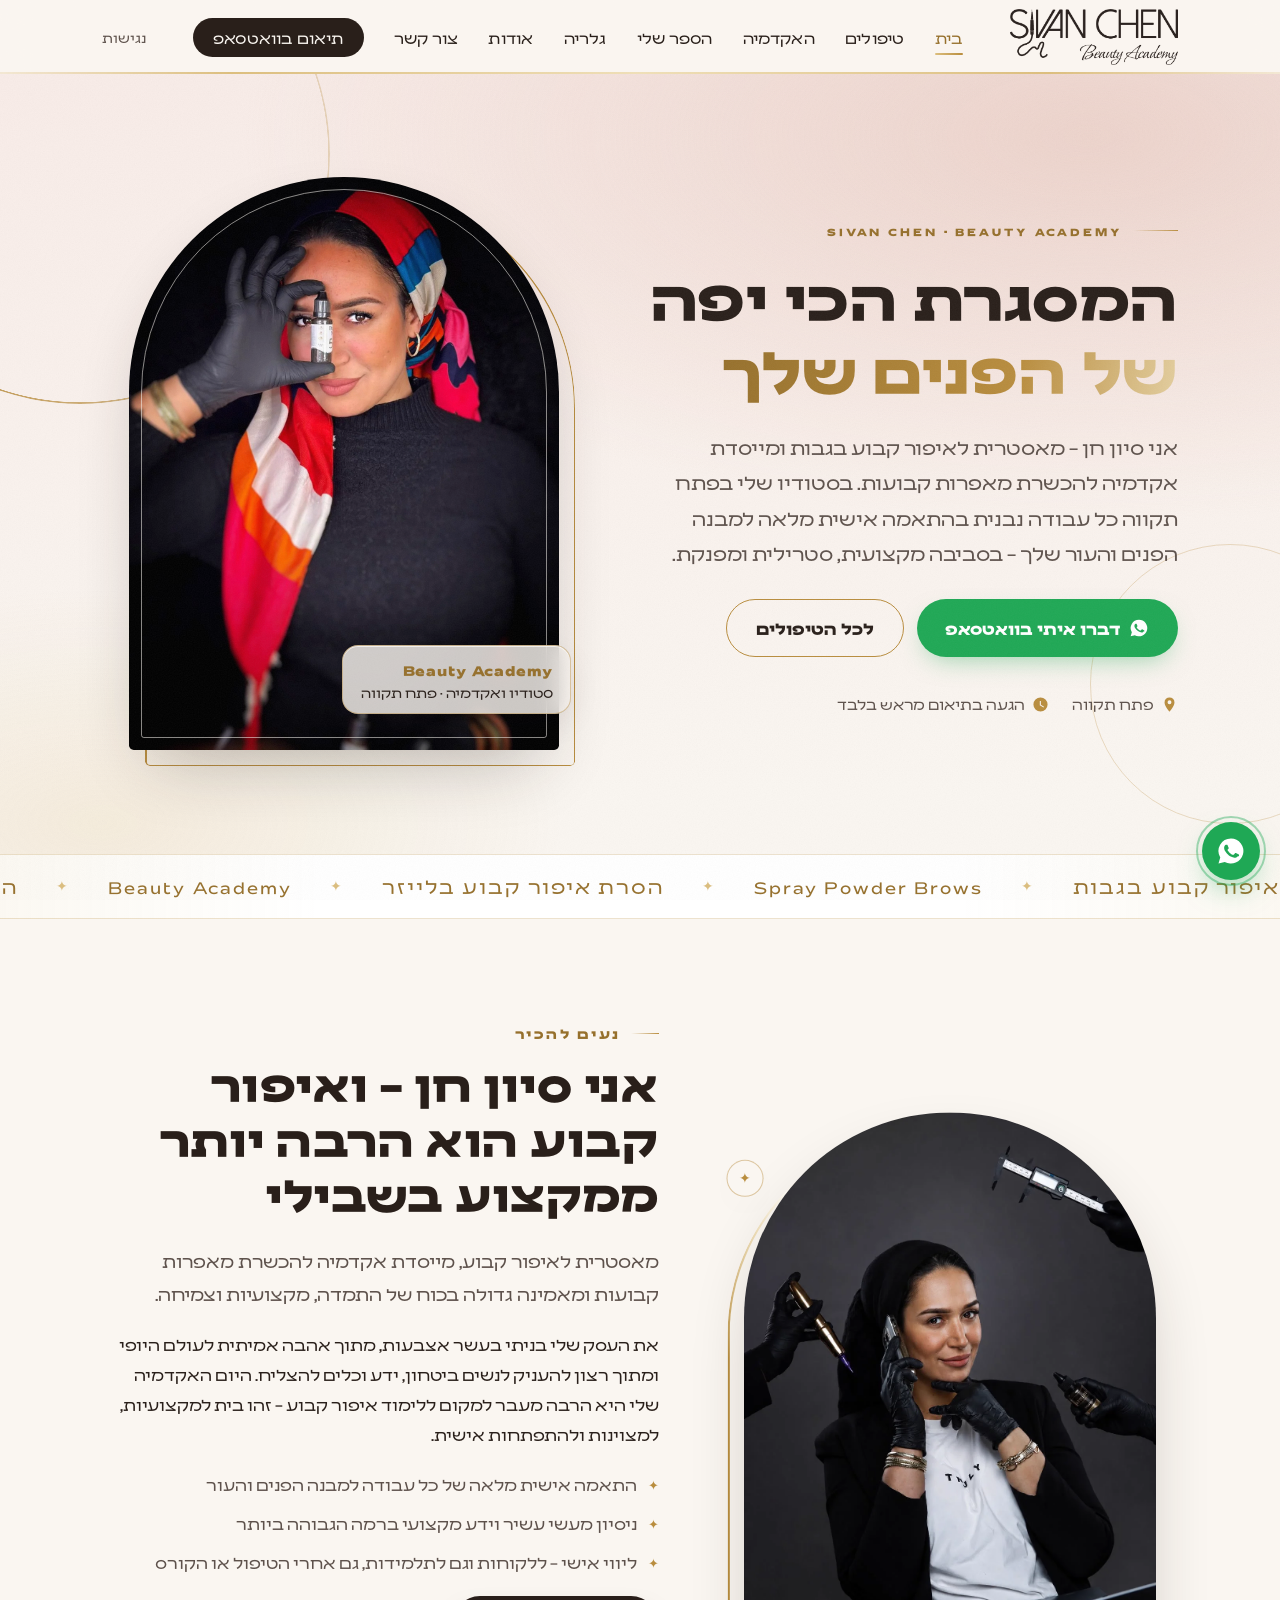
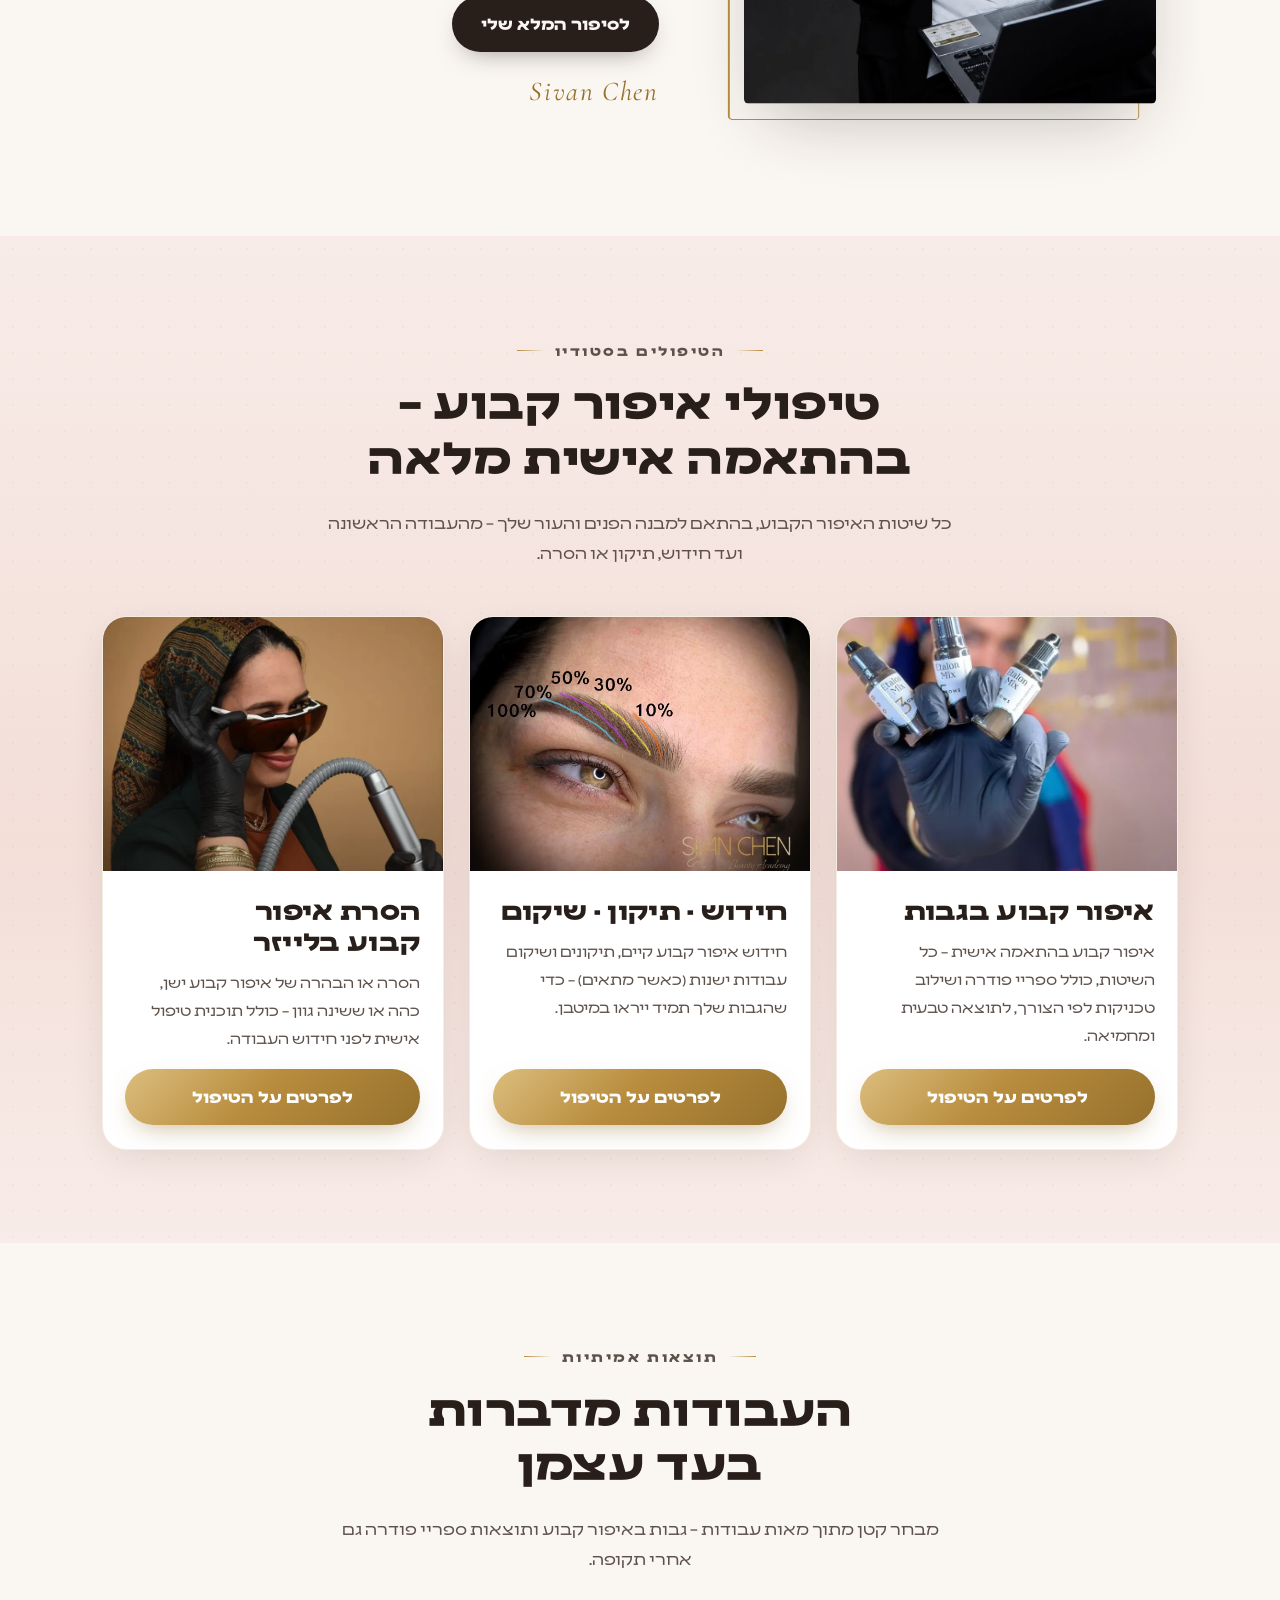
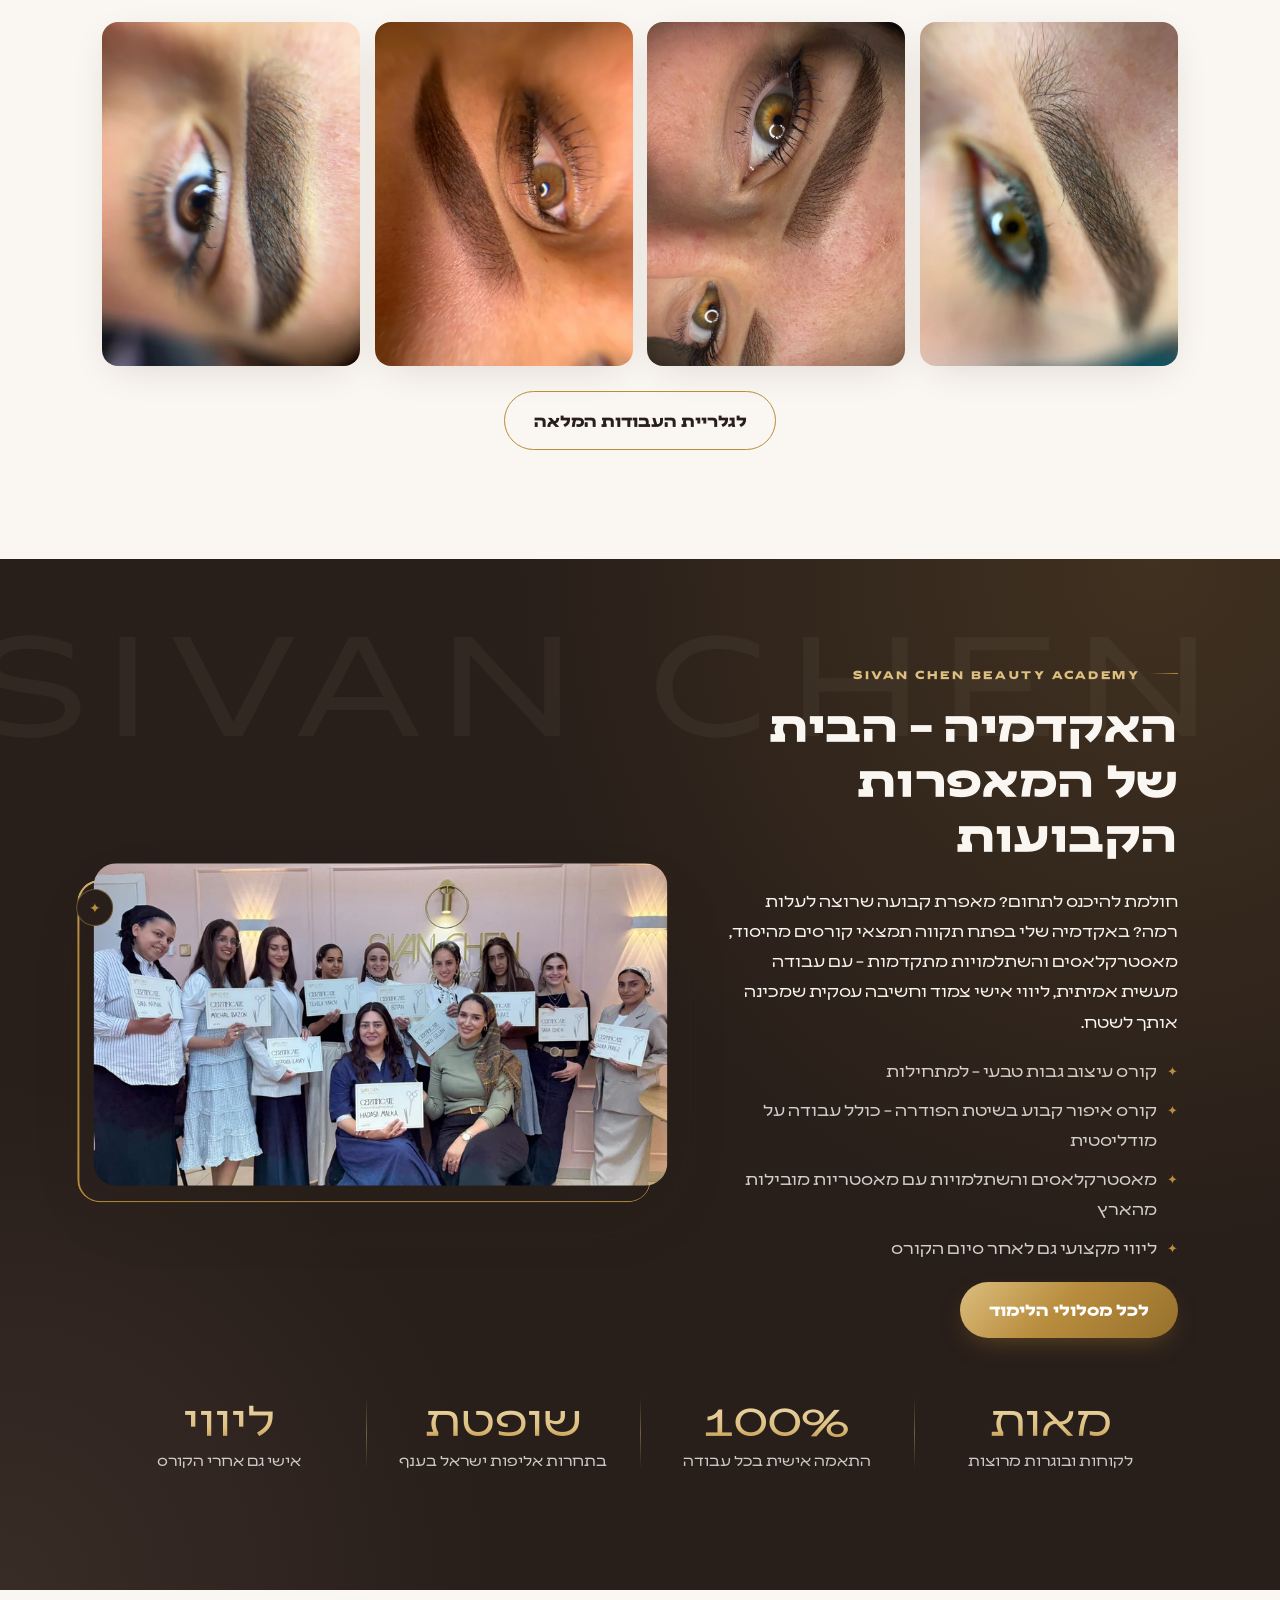
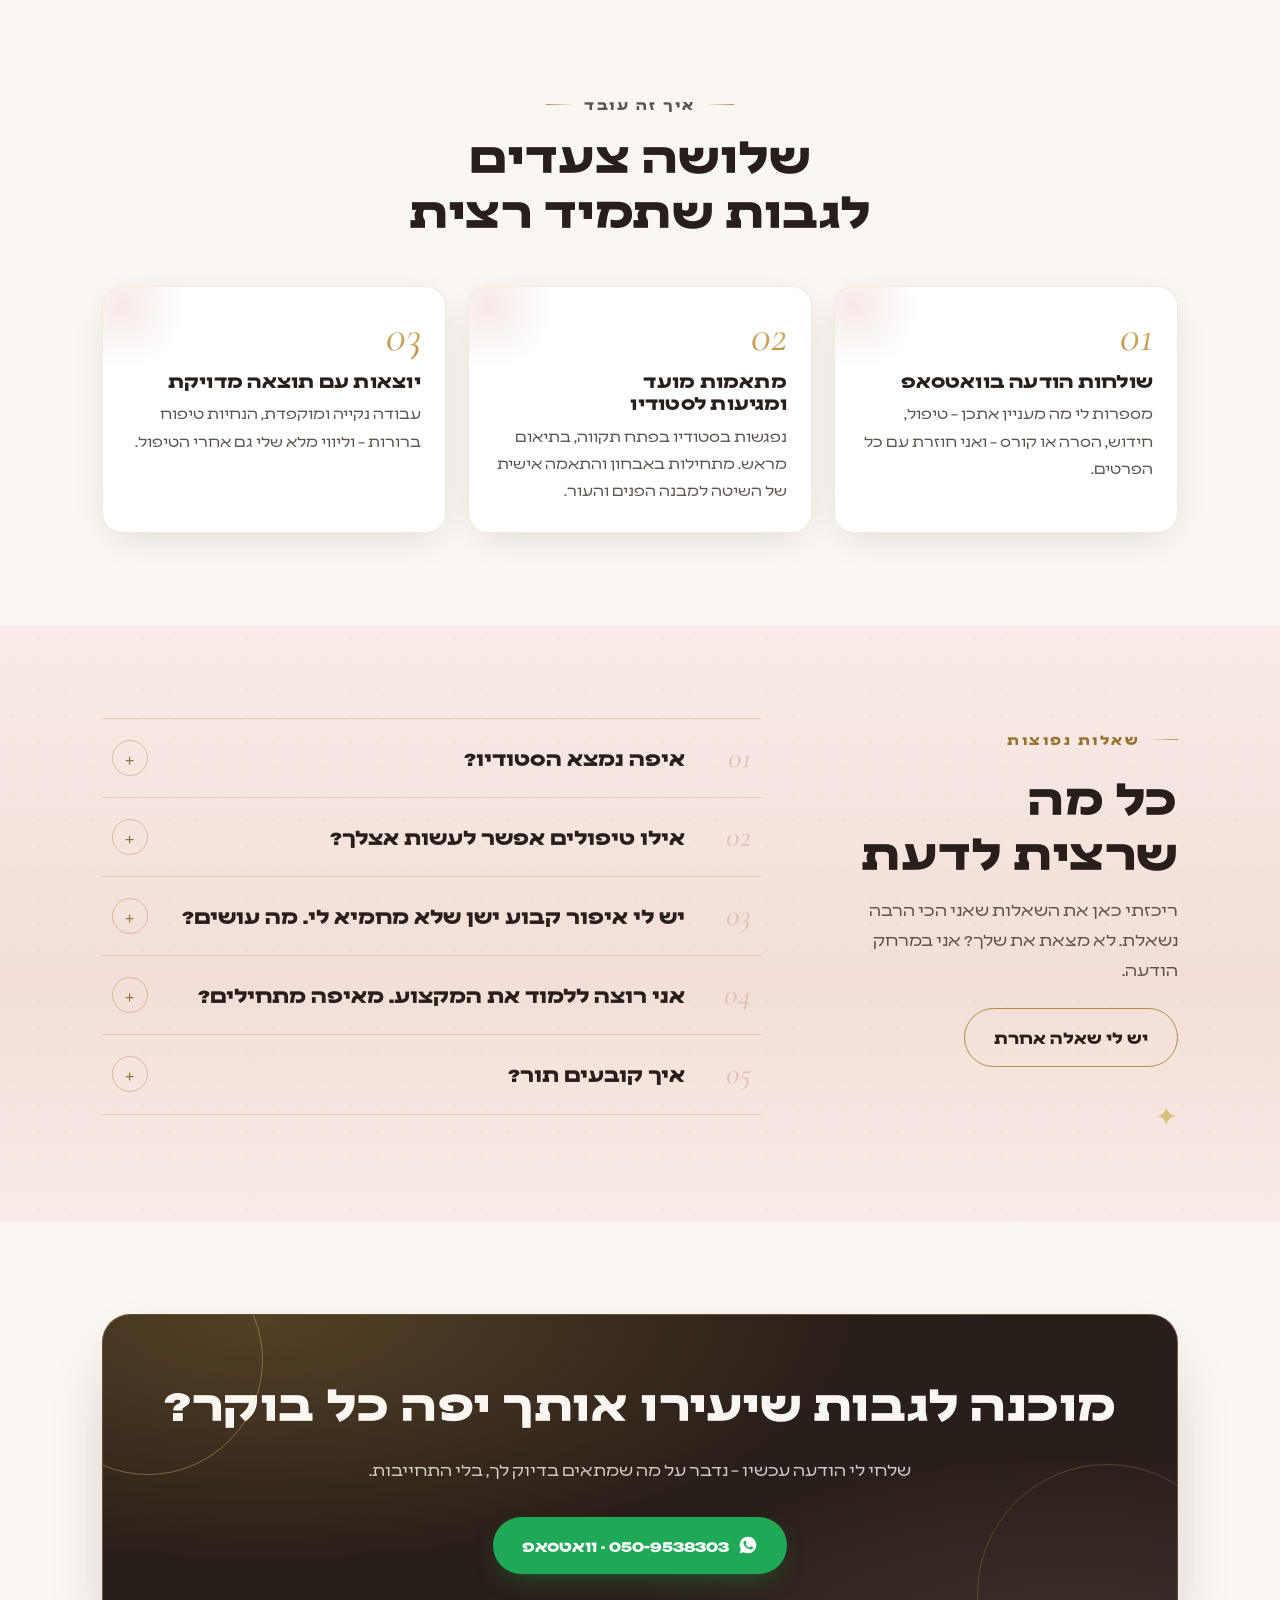
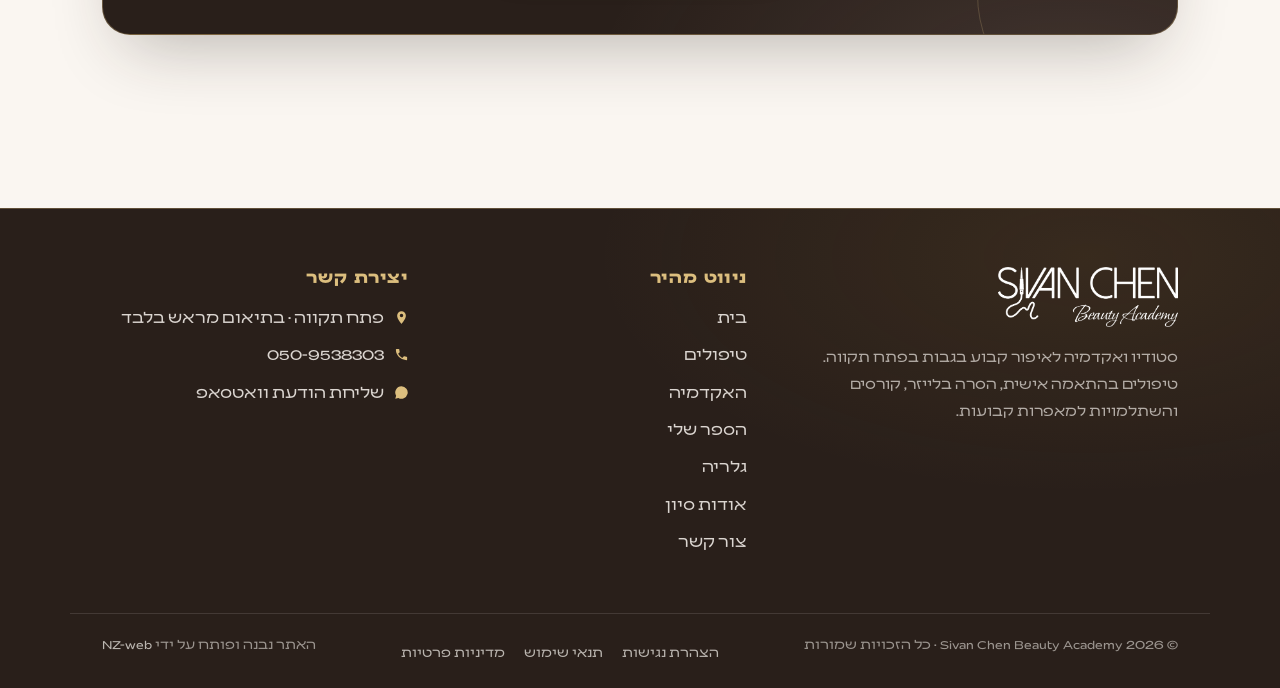
==== index.html @ b2f0e23e "שינוי לוגו" ====
<!DOCTYPE html>
<html lang="he" dir="rtl">
<head>
<meta charset="UTF-8">
<meta name="viewport" content="width=device-width, initial-scale=1">
<meta name="theme-color" content="#faf6f1">
<title>סיון חן | איפור קבוע ועיצוב גבות בפתח תקווה · Sivan Chen Beauty Academy</title>
<meta name="description" content="סיון חן – מאסטרית לאיפור קבוע בגבות ומייסדת אקדמיה להכשרת מאפרות קבועות בפתח תקווה. ספריי פודרה, הסרת איפור קבוע בלייזר, קורסים והשתלמויות. הגעה בתיאום מראש – דברו איתי בוואטסאפ.">
<link rel="canonical" href="https://sivan-eyebrows.co.il/">
<meta name="robots" content="index, follow, max-image-preview:large">
<meta name="geo.region" content="IL">
<meta name="geo.placename" content="פתח תקווה">

<meta property="og:type" content="website">
<meta property="og:locale" content="he_IL">
<meta property="og:site_name" content="Sivan Chen Beauty Academy">
<meta property="og:title" content="סיון חן | איפור קבוע ועיצוב גבות בפתח תקווה">
<meta property="og:description" content="סיון חן – מאסטרית לאיפור קבוע בגבות ומייסדת אקדמיה להכשרת מאפרות קבועות בפתח תקווה. איפור קבוע בהתאמה אישית, ספריי פודרה, חידוש ותיקונים, הסרת איפור קבוע בלייזר, קורסים והשתלמויות למאפרות. תיאום מהיר בוואטסאפ: 050-9538303.">
<meta property="og:url" content="https://sivan-eyebrows.co.il/">
<meta property="og:image" content="https://sivan-eyebrows.co.il/assets/img/og-share.jpg">
<meta property="og:image:width" content="1200">
<meta property="og:image:height" content="630">
<meta property="og:image:type" content="image/jpeg">
<meta property="og:image:alt" content="סיון חן – Sivan Chen Beauty Academy, איפור קבוע ועיצוב גבות בפתח תקווה">
<meta name="twitter:card" content="summary_large_image">
<meta name="twitter:image" content="https://sivan-eyebrows.co.il/assets/img/og-share.jpg">

<link rel="icon" type="image/svg+xml" href="assets/img/favicon.svg">
<link rel="icon" type="image/png" sizes="48x48" href="assets/img/favicon-48.png">
<link rel="apple-touch-icon" href="assets/img/apple-touch-icon.png">
<link rel="preload" as="image" href="assets/img/hero-sivan-pigment.webp" fetchpriority="high">

<link rel="preconnect" href="https://fonts.googleapis.com">
<link rel="preconnect" href="https://fonts.gstatic.com" crossorigin>
<link href="https://fonts.googleapis.com/css2?family=Bellefair&family=IBM+Plex+Sans+Hebrew:wght@400;600;700&family=Cormorant+Garamond:ital,wght@1,500&display=swap" rel="stylesheet">
<link rel="preload" as="font" type="font/woff2" href="assets/fonts/Leon-Regular.woff2" crossorigin>
<link rel="preload" as="font" type="font/woff2" href="assets/fonts/Leon-Heavy.woff2" crossorigin>
<link rel="stylesheet" href="assets/css/style.css">

<script type="application/ld+json">
{
  "@context": "https://schema.org",
  "@graph": [
    {
      "@type": "BeautySalon",
      "@id": "https://sivan-eyebrows.co.il/#business",
      "name": "Sivan Chen Beauty Academy – סיון חן איפור קבוע ועיצוב גבות",
      "alternateName": "סיון חן ביוטי אקדמי",
      "url": "https://sivan-eyebrows.co.il/",
      "image": "https://sivan-eyebrows.co.il/assets/img/hero-sivan-pigment.webp",
      "logo": "https://sivan-eyebrows.co.il/assets/img/logo-dark.png",
      "telephone": "+972-50-953-8303",
      "priceRange": "$$",
      "address": {
        "@type": "PostalAddress",
        "addressLocality": "פתח תקווה",
        "addressRegion": "מחוז המרכז",
        "addressCountry": "IL"
      },
      "areaServed": ["פתח תקווה", "גוש דן", "מרכז הארץ"],
      "description": "סטודיו ואקדמיה לאיפור קבוע בגבות בפתח תקווה: ספריי פודרה, הסרת איפור קבוע בלייזר, קורסים והשתלמויות למאפרות. הגעה בתיאום מראש בלבד.",
      "founder": { "@id": "https://sivan-eyebrows.co.il/#sivan" },
      "sameAs": [],
      "openingHoursSpecification": {
        "@type": "OpeningHoursSpecification",
        "dayOfWeek": ["Sunday","Monday","Tuesday","Wednesday","Thursday"],
        "description": "בתיאום מראש בלבד"
      },
      "makesOffer": [
        { "@type": "Offer", "itemOffered": { "@type": "Service", "name": "איפור קבוע בגבות בהתאמה אישית", "url": "https://sivan-eyebrows.co.il/treatments.html#pmu" } },
        { "@type": "Offer", "itemOffered": { "@type": "Service", "name": "ספריי פודרה – Spray Powder Brows", "url": "https://sivan-eyebrows.co.il/treatments.html#powder" } },
        { "@type": "Offer", "itemOffered": { "@type": "Service", "name": "הסרת איפור קבוע וקעקועי גבות בלייזר", "url": "https://sivan-eyebrows.co.il/treatments.html#laser" } }
      ]
    },
    {
      "@type": "Person",
      "@id": "https://sivan-eyebrows.co.il/#sivan",
      "name": "סיון חן",
      "alternateName": "Sivan Chen",
      "jobTitle": "מאסטרית לאיפור קבוע ומייסדת Sivan Chen Beauty Academy",
      "image": "https://sivan-eyebrows.co.il/assets/img/sivan-intro-2.webp",
      "worksFor": { "@id": "https://sivan-eyebrows.co.il/#business" },
      "knowsAbout": ["איפור קבוע", "עיצוב גבות", "ספריי פודרה", "הסרת איפור קבוע בלייזר", "הכשרת מאפרות קבועות"]
    },
    {
      "@type": "WebSite",
      "@id": "https://sivan-eyebrows.co.il/#website",
      "url": "https://sivan-eyebrows.co.il/",
      "name": "Sivan Chen Beauty Academy",
      "inLanguage": "he",
      "publisher": { "@id": "https://sivan-eyebrows.co.il/#business" }
    },
    {
      "@type": "FAQPage",
      "@id": "https://sivan-eyebrows.co.il/#faq",
      "mainEntity": [
        {
          "@type": "Question",
          "name": "איפה נמצא הסטודיו של סיון חן?",
          "acceptedAnswer": { "@type": "Answer", "text": "הסטודיו והאקדמיה נמצאים בפתח תקווה. ההגעה היא בתיאום מראש בלבד – שלחו הודעת וואטסאפ למספר 050-9538303 ונתאם יחד." }
        },
        {
          "@type": "Question",
          "name": "אילו טיפולי איפור קבוע יש אצל סיון חן?",
          "acceptedAnswer": { "@type": "Answer", "text": "איפור קבוע בגבות בהתאמה אישית, שיטת ספריי פודרה (Spray Powder Brows), שילוב טכניקות לפי מבנה הפנים והעור, חידוש איפור קבוע, תיקונים ושיקום עבודות קיימות והסרת איפור קבוע וקעקועי גבות בלייזר." }
        },
        {
          "@type": "Question",
          "name": "האם אפשר להסיר איפור קבוע ישן?",
          "acceptedAnswer": { "@type": "Answer", "text": "כן. בסטודיו מתבצעת הסרת איפור קבוע וקעקועי גבות בלייזר – הסרה מלאה או הבהרת פיגמנט לפני חידוש העבודה, כולל התאמת תוכנית טיפול אישית." }
        },
        {
          "@type": "Question",
          "name": "האם יש קורסים לאיפור קבוע ועיצוב גבות?",
          "acceptedAnswer": { "@type": "Answer", "text": "כן. באקדמיה של סיון חן מתקיימים קורס עיצוב גבות טבעי למתחילות, קורס איפור קבוע בשיטת הפודרה, מאסטרקלאסים והשתלמויות מתקדמות למאפרות קבועות – כולל ליווי מקצועי גם אחרי הקורס." }
        },
        {
          "@type": "Question",
          "name": "איך קובעים תור?",
          "acceptedAnswer": { "@type": "Answer", "text": "הכי פשוט בוואטסאפ: 050-9538303. כותבים איזה טיפול או קורס מעניין אתכן – וסיון חוזרת עם כל הפרטים ותיאום מועד." }
        }
      ]
    }
  ]
}
</script>
</head>
<body>
<a class="skip-link" href="#main">דילוג לתוכן המרכזי</a>

<header class="site-header">
  <div class="wrap header-inner">
    <a class="brand" href="index.html" aria-label="סיון חן ביוטי אקדמי – דף הבית">
      <img src="assets/img/logo-dark.png" alt="Sivan Chen Beauty Academy – סיון חן" width="168" height="56">
    </a>
    <button class="nav-toggle" aria-expanded="false" aria-controls="nav" aria-label="פתיחת תפריט">
      <span></span><span></span><span></span>
    </button>
    <nav class="main-nav" id="nav" aria-label="ניווט ראשי">
      <ul>
        <li><a href="index.html" aria-current="page">בית</a></li>
        <li><a href="treatments.html">טיפולים</a></li>
        <li><a href="academy.html">האקדמיה</a></li>
        <li><a href="book.html">הספר שלי</a></li><li><a href="gallery.html">גלריה</a></li>
        <li><a href="about.html">אודות</a></li>
        <li><a href="contact.html">צור קשר</a></li>
        <li><a class="nav-cta" href="https://wa.me/972509538303?text=%D7%94%D7%99%D7%99%20%D7%A1%D7%99%D7%95%D7%9F%20%F0%9F%99%82%20%D7%94%D7%92%D7%A2%D7%AA%D7%99%20%D7%93%D7%A8%D7%9A%20%D7%94%D7%90%D7%AA%D7%A8%20%D7%95%D7%90%D7%A9%D7%9E%D7%97%20%D7%9C%D7%A4%D7%A8%D7%98%D7%99%D7%9D%20%D7%95%D7%9C%D7%AA%D7%99%D7%90%D7%95%D7%9D%20%D7%AA%D7%95%D7%A8" target="_blank" rel="noopener">תיאום בוואטסאפ</a></li>
      </ul>
    </nav>
  </div>
</header>

<main id="main">

  <!-- ============ HERO ============ -->
  <section class="hero" aria-label="פתיח">
    <div class="wrap hero-inner">
      <div class="reveal">
        <p class="hero-kicker">SIVAN CHEN · BEAUTY ACADEMY</p>
        <h1><span>המסגרת הכי יפה</span><br><em>של הפנים שלך</em></h1>
        <p class="hero-sub">אני סיון חן – מאסטרית לאיפור קבוע בגבות ומייסדת אקדמיה להכשרת מאפרות קבועות. בסטודיו שלי בפתח תקווה כל עבודה נבנית בהתאמה אישית מלאה למבנה הפנים והעור שלך – בסביבה מקצועית, סטרילית ומפנקת.</p>
        <div class="hero-actions">
          <a class="btn btn-wa" href="https://wa.me/972509538303?text=%D7%94%D7%99%D7%99%20%D7%A1%D7%99%D7%95%D7%9F%20%F0%9F%99%82%20%D7%94%D7%92%D7%A2%D7%AA%D7%99%20%D7%93%D7%A8%D7%9A%20%D7%94%D7%90%D7%AA%D7%A8%20%D7%95%D7%90%D7%A9%D7%9E%D7%97%20%D7%9C%D7%A4%D7%A8%D7%98%D7%99%D7%9D%20%D7%95%D7%9C%D7%AA%D7%99%D7%90%D7%95%D7%9D%20%D7%AA%D7%95%D7%A8" target="_blank" rel="noopener">
            <svg width="20" height="20" viewBox="0 0 24 24" fill="currentColor" aria-hidden="true"><path d="M12 2a10 10 0 0 0-8.6 15.1L2 22l5-1.3A10 10 0 1 0 12 2Zm5.4 14.1c-.2.6-1.3 1.2-1.8 1.2-.5.1-1 .2-3.3-.7-2.8-1.1-4.6-4-4.7-4.2-.1-.2-1.1-1.5-1.1-2.9s.7-2 1-2.3c.2-.3.5-.3.7-.3h.5c.2 0 .4 0 .6.5s.8 1.9.8 2c.1.1.1.3 0 .5l-.3.5-.4.4c-.1.1-.3.3-.1.6.2.3.8 1.3 1.7 2.1 1.2 1.1 2.2 1.4 2.5 1.5.3.1.5.1.7-.1l1-1.2c.2-.3.4-.2.7-.1l2 1c.3.1.5.2.5.3.1.1.1.7-.1 1.2Z"/></svg>
            דברו איתי בוואטסאפ
          </a>
          <a class="btn btn-line" href="treatments.html">לכל הטיפולים</a>
        </div>
        <div class="hero-meta">
          <span>
            <svg width="17" height="17" viewBox="0 0 24 24" fill="currentColor" aria-hidden="true"><path d="M12 2a7 7 0 0 0-7 7c0 5.2 7 13 7 13s7-7.8 7-13a7 7 0 0 0-7-7Zm0 9.5A2.5 2.5 0 1 1 12 6a2.5 2.5 0 0 1 0 5.5Z"/></svg>
            פתח תקווה
          </span>
          <span>
            <svg width="17" height="17" viewBox="0 0 24 24" fill="currentColor" aria-hidden="true"><path d="M12 2a10 10 0 1 0 10 10A10 10 0 0 0 12 2Zm4.2 14.2L11 13V7h1.5v5.3l4.5 2.7Z"/></svg>
            הגעה בתיאום מראש בלבד
          </span>
        </div>
      </div>
      <figure class="hero-figure reveal reveal-d1">
        <img src="assets/img/hero-sivan-pigment.webp" alt="סיון חן, מאסטרית לאיפור קבוע, עם פיגמנט מקצועי לאיפור קבוע – Sivan Chen Beauty Academy" width="1200" height="1600" fetchpriority="high">
        <p class="hero-badge"><strong>Beauty Academy</strong>סטודיו ואקדמיה · פתח תקווה</p>
      </figure>
    </div>
  </section>

  <!-- ============ BRAND MARQUEE ============ -->
  <div class="marquee" aria-hidden="true">
    <div class="marquee-track">
      <span>איפור קבוע בגבות</span><span class="mq-star">✦</span>
      <span>Spray Powder Brows</span><span class="mq-star">✦</span>
      <span>הסרת איפור קבוע בלייזר</span><span class="mq-star">✦</span>
      <span>Beauty Academy</span><span class="mq-star">✦</span>
      <span>התאמה אישית מלאה</span><span class="mq-star">✦</span>
      <span>פתח תקווה</span><span class="mq-star">✦</span>
      <span>איפור קבוע בגבות</span><span class="mq-star">✦</span>
      <span>Spray Powder Brows</span><span class="mq-star">✦</span>
      <span>הסרת איפור קבוע בלייזר</span><span class="mq-star">✦</span>
      <span>Beauty Academy</span><span class="mq-star">✦</span>
      <span>התאמה אישית מלאה</span><span class="mq-star">✦</span>
      <span>פתח תקווה</span><span class="mq-star">✦</span>
    </div>
  </div>

  <!-- ============ INTRO / ABOUT SIVAN ============ -->
  <section class="section" aria-labelledby="about-title">
    <div class="wrap split">
      <figure class="split-figure reveal">
        <img src="assets/img/sivan-intro-2.webp" alt="סיון חן, מאסטרית לאיפור קבוע, עם כלי העבודה המקצועיים שלה" width="1047" height="1503" loading="lazy">
      </figure>
      <div class="split-body reveal reveal-d1">
        <p class="eyebrow">נעים להכיר</p>
        <h2 id="about-title">אני סיון חן – ואיפור קבוע הוא הרבה יותר ממקצוע בשבילי</h2>
        <p class="lead">מאסטרית לאיפור קבוע, מייסדת אקדמיה להכשרת מאפרות קבועות ומאמינה גדולה בכוח של התמדה, מקצועיות וצמיחה.</p>
        <p>את העסק שלי בניתי בעשר אצבעות, מתוך אהבה אמיתית לעולם היופי ומתוך רצון להעניק לנשים ביטחון, ידע וכלים להצליח. היום האקדמיה שלי היא הרבה מעבר למקום ללימוד איפור קבוע – זהו בית למקצועיות, למצוינות ולהתפתחות אישית.</p>
        <ul class="checklist">
          <li>התאמה אישית מלאה של כל עבודה למבנה הפנים והעור</li>
          <li>ניסיון מעשי עשיר וידע מקצועי ברמה הגבוהה ביותר</li>
          <li>ליווי אישי – ללקוחות וגם לתלמידות, גם אחרי הטיפול או הקורס</li>
        </ul>
        <a class="btn btn-dark" href="about.html">לסיפור המלא שלי</a>
        <p class="signature">Sivan Chen</p>
      </div>
    </div>
  </section>

  <!-- ============ SERVICES TEASER ============ -->
  <section class="section section-blush" aria-labelledby="services-title">
    <div class="wrap">
      <div class="section-head center reveal">
        <p class="eyebrow">הטיפולים בסטודיו</p>
        <h2 id="services-title">טיפולי איפור קבוע – בהתאמה אישית מלאה</h2>
        <p>כל שיטות האיפור הקבוע, בהתאם למבנה הפנים והעור שלך – מהעבודה הראשונה ועד חידוש, תיקון או הסרה.</p>
      </div>
      <div class="cards cols-3">
        <article class="card reveal">
          <div class="card-media">
            <img src="assets/img/service-pigments.webp" alt="פיגמנטים מקצועיים לאיפור קבוע בגבות" width="740" height="983" loading="lazy">
          </div>
          <div class="card-body">
            <h3>איפור קבוע בגבות</h3>
            <p>איפור קבוע בהתאמה אישית – כל השיטות, כולל ספריי פודרה ושילוב טכניקות לפי הצורך, לתוצאה טבעית ומחמיאה.</p>
            <a class="btn btn-gold" href="treatments.html#pmu">לפרטים על הטיפול</a>
          </div>
        </article>
        <article class="card reveal reveal-d1">
          <div class="card-media">
            <img src="assets/img/service-renew.webp" alt="מיפוי מקצועי של גבה עם סימון אחוזי דהיית פיגמנט – אבחון לפני חידוש איפור קבוע" width="1283" height="926" loading="lazy">
          </div>
          <div class="card-body">
            <h3>חידוש · תיקון · שיקום</h3>
            <p>חידוש איפור קבוע קיים, תיקונים ושיקום עבודות ישנות (כאשר מתאים) – כדי שהגבות שלך תמיד ייראו במיטבן.</p>
            <a class="btn btn-gold" href="treatments.html#renew">לפרטים על הטיפול</a>
          </div>
        </article>
        <article class="card reveal reveal-d2">
          <div class="card-media">
            <img src="assets/img/service-laser.webp" alt="סיון חן עם מכשיר לייזר להסרת איפור קבוע וקעקועי גבות" width="800" height="1010" loading="lazy">
          </div>
          <div class="card-body">
            <h3>הסרת איפור קבוע בלייזר</h3>
            <p>הסרה או הבהרה של איפור קבוע ישן, כהה או ששינה גוון – כולל תוכנית טיפול אישית לפני חידוש העבודה.</p>
            <a class="btn btn-gold" href="treatments.html#laser">לפרטים על הטיפול</a>
          </div>
        </article>
      </div>
    </div>
  </section>

  <!-- ============ RESULTS BAND ============ -->
  <section class="section" aria-labelledby="results-title">
    <div class="wrap">
      <div class="section-head center reveal">
        <p class="eyebrow">תוצאות אמיתיות</p>
        <h2 id="results-title">העבודות מדברות בעד עצמן</h2>
        <p>מבחר קטן מתוך מאות עבודות – גבות באיפור קבוע ותוצאות ספריי פודרה גם אחרי תקופה.</p>
      </div>
      <div class="gallery-band reveal">
        <a href="gallery.html"><img src="assets/img/brows-0031.webp" alt="גבות מעוצבות באיפור קבוע – עבודה של סיון חן" width="800" height="1422" loading="lazy"></a>
        <a href="gallery.html"><img src="assets/img/brows-0061.webp" alt="איפור קבוע בגבות במראה טבעי" width="800" height="1303" loading="lazy"></a>
        <a href="gallery.html"><img src="assets/img/brows-0018.webp" alt="תקריב עין וגבה לאחר איפור קבוע – עבודה של סיון חן" width="800" height="1061" loading="lazy"></a>
        <a href="gallery.html"><img src="assets/img/brows-0102.webp" alt="גבות סימטריות ומדויקות לאחר איפור קבוע" width="800" height="1067" loading="lazy"></a>
      </div>
      <p style="text-align:center; margin-top:1.6rem;" class="reveal">
        <a class="btn btn-line" href="gallery.html">לגלריית העבודות המלאה</a>
      </p>
    </div>
  </section>

  <!-- ============ ACADEMY TEASER (dark) ============ -->
  <section class="section section-dark" aria-labelledby="academy-title">
    <div class="wrap">
      <div class="split">
        <div class="split-body reveal">
          <p class="eyebrow">Sivan Chen Beauty Academy</p>
          <h2 id="academy-title">האקדמיה – הבית של המאפרות הקבועות</h2>
          <p>חולמת להיכנס לתחום? מאפרת קבועה שרוצה לעלות רמה? באקדמיה שלי בפתח תקווה תמצאי קורסים מהיסוד, מאסטרקלאסים והשתלמויות מתקדמות – עם עבודה מעשית אמיתית, ליווי אישי צמוד וחשיבה עסקית שמכינה אותך לשטח.</p>
          <ul class="checklist">
            <li>קורס עיצוב גבות טבעי – למתחילות</li>
            <li>קורס איפור קבוע בשיטת הפודרה – כולל עבודה על מודליסטית</li>
            <li>מאסטרקלאסים והשתלמויות עם מאסטריות מובילות מהארץ</li>
            <li>ליווי מקצועי גם לאחר סיום הקורס</li>
          </ul>
          <a class="btn btn-gold" href="academy.html">לכל מסלולי הלימוד</a>
        </div>
        <figure class="split-figure wide reveal reveal-d1">
          <img src="assets/img/academy-0152.webp" alt="מחזור בוגרות קורס עיצוב גבות באקדמיה של סיון חן מציגות תעודות סיום" width="800" height="450" loading="lazy">
        </figure>
      </div>
      <div class="stats" style="margin-top:3rem;">
        <p class="stat reveal"><b>מאות</b><span>לקוחות ובוגרות מרוצות</span></p>
        <p class="stat reveal reveal-d1"><b>100%</b><span>התאמה אישית בכל עבודה</span></p>
        <p class="stat reveal reveal-d2"><b>שופטת</b><span>בתחרות אליפות ישראל בענף</span></p>
        <p class="stat reveal reveal-d3"><b>ליווי</b><span>אישי גם אחרי הקורס</span></p>
      </div>
    </div>
  </section>

  <!-- ============ HOW IT WORKS ============ -->
  <section class="section" aria-labelledby="how-title">
    <div class="wrap">
      <div class="section-head center reveal">
        <p class="eyebrow">איך זה עובד</p>
        <h2 id="how-title">שלושה צעדים לגבות שתמיד רצית</h2>
      </div>
      <div class="steps">
        <div class="step reveal">
          <h3>שולחות הודעה בוואטסאפ</h3>
          <p>מספרות לי מה מעניין אתכן – טיפול, חידוש, הסרה או קורס – ואני חוזרת עם כל הפרטים.</p>
        </div>
        <div class="step reveal reveal-d1">
          <h3>מתאמות מועד ומגיעות לסטודיו</h3>
          <p>נפגשות בסטודיו בפתח תקווה, בתיאום מראש. מתחילות באבחון והתאמה אישית של השיטה למבנה הפנים והעור.</p>
        </div>
        <div class="step reveal reveal-d2">
          <h3>יוצאות עם תוצאה מדויקת</h3>
          <p>עבודה נקייה ומוקפדת, הנחיות טיפוח ברורות – וליווי מלא שלי גם אחרי הטיפול.</p>
        </div>
      </div>
    </div>
  </section>

  <!-- ============ FAQ ============ -->
  <section class="section section-blush" aria-labelledby="faq-title">
    <div class="wrap faq-wrap">
      <div class="faq-side reveal">
        <p class="eyebrow">שאלות נפוצות</p>
        <h2 id="faq-title">כל מה שרצית לדעת</h2>
        <p class="faq-side-note">ריכזתי כאן את השאלות שאני הכי הרבה נשאלת. לא מצאת את שלך? אני במרחק הודעה.</p>
        <a class="btn btn-line" href="https://wa.me/972509538303?text=%D7%94%D7%99%D7%99%20%D7%A1%D7%99%D7%95%D7%9F%20%F0%9F%99%82%20%D7%99%D7%A9%20%D7%9C%D7%99%20%D7%A9%D7%90%D7%9C%D7%94" target="_blank" rel="noopener">יש לי שאלה אחרת</a>
        <span class="faq-star" aria-hidden="true">✦</span>
      </div>
      <div class="faq reveal reveal-d1">
        <details>
          <summary><span class="faq-num" aria-hidden="true">01</span><span class="faq-q">איפה נמצא הסטודיו?</span></summary>
          <div><p>הסטודיו והאקדמיה נמצאים בפתח תקווה. ההגעה בתיאום מראש בלבד – שלחו לי הודעה בוואטסאפ למספר <a href="https://wa.me/972509538303" target="_blank" rel="noopener">050-9538303</a> ונתאם יחד את הכתובת המדויקת והמועד.</p></div>
        </details>
        <details>
          <summary><span class="faq-num" aria-hidden="true">02</span><span class="faq-q">אילו טיפולים אפשר לעשות אצלך?</span></summary>
          <div><p>איפור קבוע בגבות בהתאמה אישית בכל השיטות – כולל ספריי פודרה ושילוב טכניקות, חידוש איפור קבוע, תיקונים ושיקום עבודות קיימות, וכן הסרת איפור קבוע וקעקועי גבות בלייזר.</p></div>
        </details>
        <details>
          <summary><span class="faq-num" aria-hidden="true">03</span><span class="faq-q">יש לי איפור קבוע ישן שלא מחמיא לי. מה עושים?</span></summary>
          <div><p>מגיעות לאבחון. לפעמים הפתרון הוא תיקון ושיקום של העבודה הקיימת, לפעמים הבהרה בלייזר לפני חידוש – ולפעמים הסרה מלאה. בונות יחד תוכנית טיפול אישית שמתאימה בדיוק לך.</p></div>
        </details>
        <details>
          <summary><span class="faq-num" aria-hidden="true">04</span><span class="faq-q">אני רוצה ללמוד את המקצוע. מאיפה מתחילים?</span></summary>
          <div><p>למתחילות מומלץ להתחיל בקורס עיצוב גבות טבעי או בקורס איפור קבוע בשיטת הפודרה. מאפרות קבועות מנוסות ימצאו באקדמיה מאסטרקלאסים והשתלמויות מתקדמות. כל הפרטים <a href="academy.html">בעמוד האקדמיה</a>.</p></div>
        </details>
        <details>
          <summary><span class="faq-num" aria-hidden="true">05</span><span class="faq-q">איך קובעים תור?</span></summary>
          <div><p>פשוט מאוד – שולחות הודעת וואטסאפ ל‑<a href="https://wa.me/972509538303" target="_blank" rel="noopener">050-9538303</a> עם הטיפול או הקורס שמעניין אתכן, ואני חוזרת אליכן עם כל הפרטים.</p></div>
        </details>
      </div>
    </div>
  </section>

  <!-- ============ CTA ============ -->
  <section class="section" aria-label="קריאה לפעולה">
    <div class="wrap">
      <div class="cta-band reveal">
        <h2>מוכנה לגבות שיעירו אותך יפה כל בוקר?</h2>
        <p>שלחי לי הודעה עכשיו – נדבר על מה שמתאים בדיוק לך, בלי התחייבות.</p>
        <a class="btn btn-wa" href="https://wa.me/972509538303?text=%D7%94%D7%99%D7%99%20%D7%A1%D7%99%D7%95%D7%9F%20%F0%9F%99%82%20%D7%94%D7%92%D7%A2%D7%AA%D7%99%20%D7%93%D7%A8%D7%9A%20%D7%94%D7%90%D7%AA%D7%A8%20%D7%95%D7%90%D7%A9%D7%9E%D7%97%20%D7%9C%D7%A4%D7%A8%D7%98%D7%99%D7%9D%20%D7%95%D7%9C%D7%AA%D7%99%D7%90%D7%95%D7%9D%20%D7%AA%D7%95%D7%A8" target="_blank" rel="noopener">
          <svg width="20" height="20" viewBox="0 0 24 24" fill="currentColor" aria-hidden="true"><path d="M12 2a10 10 0 0 0-8.6 15.1L2 22l5-1.3A10 10 0 1 0 12 2Zm5.4 14.1c-.2.6-1.3 1.2-1.8 1.2-.5.1-1 .2-3.3-.7-2.8-1.1-4.6-4-4.7-4.2-.1-.2-1.1-1.5-1.1-2.9s.7-2 1-2.3c.2-.3.5-.3.7-.3h.5c.2 0 .4 0 .6.5s.8 1.9.8 2c.1.1.1.3 0 .5l-.3.5-.4.4c-.1.1-.3.3-.1.6.2.3.8 1.3 1.7 2.1 1.2 1.1 2.2 1.4 2.5 1.5.3.1.5.1.7-.1l1-1.2c.2-.3.4-.2.7-.1l2 1c.3.1.5.2.5.3.1.1.1.7-.1 1.2Z"/></svg>
          050-9538303 · וואטסאפ
        </a>
      </div>
    </div>
  </section>

</main>

<footer class="site-footer">
  <div class="wrap footer-grid">
    <div class="footer-brand">
      <img src="assets/img/logo-white.png" alt="Sivan Chen Beauty Academy" width="180" height="60" loading="lazy">
      <p>סטודיו ואקדמיה לאיפור קבוע בגבות בפתח תקווה. טיפולים בהתאמה אישית, הסרה בלייזר, קורסים והשתלמויות למאפרות קבועות.</p>
    </div>
    <nav aria-label="ניווט תחתון">
      <h3>ניווט מהיר</h3>
      <ul>
        <li><a href="index.html">בית</a></li>
        <li><a href="treatments.html">טיפולים</a></li>
        <li><a href="academy.html">האקדמיה</a></li>
        <li><a href="book.html">הספר שלי</a></li><li><a href="gallery.html">גלריה</a></li>
        <li><a href="about.html">אודות סיון</a></li>
        <li><a href="contact.html">צור קשר</a></li>
      </ul>
    </nav>
    <div>
      <h3>יצירת קשר</h3>
      <ul class="footer-contact">
        <li>
          <svg width="15" height="15" viewBox="0 0 24 24" fill="currentColor" aria-hidden="true"><path d="M12 2a7 7 0 0 0-7 7c0 5.2 7 13 7 13s7-7.8 7-13a7 7 0 0 0-7-7Zm0 9.5A2.5 2.5 0 1 1 12 6a2.5 2.5 0 0 1 0 5.5Z"/></svg>
          פתח תקווה · בתיאום מראש בלבד
        </li>
        <li>
          <svg width="15" height="15" viewBox="0 0 24 24" fill="currentColor" aria-hidden="true"><path d="M6.6 10.8a15.6 15.6 0 0 0 6.6 6.6l2.2-2.2a1 1 0 0 1 1-.3c1.2.4 2.4.6 3.6.6a1 1 0 0 1 1 1V20a1 1 0 0 1-1 1A17 17 0 0 1 3 4a1 1 0 0 1 1-1h3.5a1 1 0 0 1 1 1c0 1.3.2 2.5.6 3.6a1 1 0 0 1-.3 1l-2.2 2.2Z"/></svg>
          <a href="tel:+972509538303">050-9538303</a>
        </li>
        <li>
          <svg width="15" height="15" viewBox="0 0 24 24" fill="currentColor" aria-hidden="true"><path d="M12 2a10 10 0 0 0-8.6 15.1L2 22l5-1.3A10 10 0 1 0 12 2Z"/></svg>
          <a href="https://wa.me/972509538303?text=%D7%94%D7%99%D7%99%20%D7%A1%D7%99%D7%95%D7%9F%20%F0%9F%99%82%20%D7%94%D7%92%D7%A2%D7%AA%D7%99%20%D7%93%D7%A8%D7%9A%20%D7%94%D7%90%D7%AA%D7%A8%20%D7%95%D7%90%D7%A9%D7%9E%D7%97%20%D7%9C%D7%A4%D7%A8%D7%98%D7%99%D7%9D%20%D7%95%D7%9C%D7%AA%D7%99%D7%90%D7%95%D7%9D%20%D7%AA%D7%95%D7%A8" target="_blank" rel="noopener">שליחת הודעת וואטסאפ</a>
        </li>
      </ul>
    </div>
  </div>
  <div class="wrap footer-bottom">
    <p>© <span id="year">2026</span> Sivan Chen Beauty Academy · כל הזכויות שמורות</p>
    <nav aria-label="קישורים משפטיים" style="display:flex; gap:1.2rem; flex-wrap:wrap;">
      <a href="accessibility.html">הצהרת נגישות</a>
      <a href="terms.html">תנאי שימוש</a>
      <a href="privacy.html">מדיניות פרטיות</a>
    </nav>
    <p class="credit">האתר נבנה ופותח על ידי <a href="https://nz-web.com/" target="_blank" rel="noopener">NZ-web</a></p>
  </div>
</footer>

<a class="wa-float" href="https://wa.me/972509538303?text=%D7%94%D7%99%D7%99%20%D7%A1%D7%99%D7%95%D7%9F%20%F0%9F%99%82%20%D7%94%D7%92%D7%A2%D7%AA%D7%99%20%D7%93%D7%A8%D7%9A%20%D7%94%D7%90%D7%AA%D7%A8%20%D7%95%D7%90%D7%A9%D7%9E%D7%97%20%D7%9C%D7%A4%D7%A8%D7%98%D7%99%D7%9D%20%D7%95%D7%9C%D7%AA%D7%99%D7%90%D7%95%D7%9D%20%D7%AA%D7%95%D7%A8" target="_blank" rel="noopener" aria-label="שליחת הודעת וואטסאפ לסיון חן">
  <svg viewBox="0 0 24 24" fill="currentColor" aria-hidden="true"><path d="M12 2a10 10 0 0 0-8.6 15.1L2 22l5-1.3A10 10 0 1 0 12 2Zm5.4 14.1c-.2.6-1.3 1.2-1.8 1.2-.5.1-1 .2-3.3-.7-2.8-1.1-4.6-4-4.7-4.2-.1-.2-1.1-1.5-1.1-2.9s.7-2 1-2.3c.2-.3.5-.3.7-.3h.5c.2 0 .4 0 .6.5s.8 1.9.8 2c.1.1.1.3 0 .5l-.3.5-.4.4c-.1.1-.3.3-.1.6.2.3.8 1.3 1.7 2.1 1.2 1.1 2.2 1.4 2.5 1.5.3.1.5.1.7-.1l1-1.2c.2-.3.4-.2.7-.1l2 1c.3.1.5.2.5.3.1.1.1.7-.1 1.2Z"/></svg>
</a>

<script src="assets/js/main.js" defer></script>
<script src="assets/js/a11y.js" defer></script>
</body>
</html>
---- assets/css/style.css ----
/* ============================================================
   SIVAN CHEN — Beauty Academy · Petah Tikva
   Editorial-luxury: blush pink · brass gold · ivory · espresso
   RTL Hebrew · mobile-first · v2 "atelier" polish
   ============================================================ */

:root {
  --ink: #291f1a;          /* deep warm espresso */
  --ink-soft: #5d514b;
  --cream: #faf6f1;        /* ivory page bg */
  --blush: #f3ded8;        /* studio-wall pink */
  --blush-soft: #f8ece8;
  --blush-deep: #e5c2b8;
  --gold: #b98d3e;         /* brass */
  --gold-deep: #96702c;
  --gold-light: #dcbe7e;
  --champagne: #efdfb8;
  --white: #ffffff;
  --whatsapp: #1fa855;

  --font-display: 'Leon', 'Bellefair', 'Times New Roman', serif;
  --font-body: 'Leon', 'IBM Plex Sans Hebrew', 'Segoe UI', sans-serif;
  --font-accent: 'Cormorant Garamond', Georgia, serif;

  --radius-arch: 999px 999px 22px 22px;
  --shadow-soft: 0 10px 40px -12px rgba(41, 31, 26, .16);
  --shadow-lift: 0 30px 70px -24px rgba(41, 31, 26, .32);
  --shadow-gold: 0 14px 40px -14px rgba(150, 112, 44, .45);
  --ease-lux: cubic-bezier(.22, .8, .26, .99);
  --gold-grad: linear-gradient(135deg, var(--gold-light) 0%, var(--gold) 45%, var(--gold-deep) 100%);
  --hairline: linear-gradient(90deg, transparent, rgba(185, 141, 62, .55), transparent);
  --wrap: 1140px;
  --gutter: clamp(1.1rem, 4vw, 2rem);
}

/* Leon — הפונט הראשי של האתר: Regular לטקסט רץ, Heavy לכותרות ולהדגשות.
   font-display: block — לא מציגים פונט חלופי בזמן הטעינה (הקבצים גם נטענים ב-preload בכל עמוד) */
@font-face {
  font-family: 'Leon';
  src: url('../fonts/Leon-Regular.woff2') format('woff2'),
       url('../fonts/Leon-Regular.woff') format('woff');
  font-weight: 400;
  font-style: normal;
  font-display: block;
}
@font-face {
  font-family: 'Leon';
  src: url('../fonts/Leon-Heavy.woff2') format('woff2'),
       url('../fonts/Leon-Heavy.woff') format('woff');
  font-weight: 600 800;
  font-style: normal;
  font-display: block;
}

/* OH Yael Leibushor — פונט כתב־יד לקטע "הסיפור שלי" בעמוד האודות */
@font-face {
  font-family: 'OH Yael Leibushor';
  src: url('../fonts/OHYaelLeibushor2.0-Regular.woff2') format('woff2'),
       url('../fonts/OHYaelLeibushor2.0-Regular.woff') format('woff');
  font-weight: 400;
  font-style: normal;
  font-display: block;
}

*, *::before, *::after { box-sizing: border-box; }

html { scroll-behavior: smooth; scroll-padding-top: 84px; -webkit-text-size-adjust: 100%; overflow-x: clip; }

body {
  margin: 0;
  font-family: var(--font-body);
  font-size: 1.06rem;
  line-height: 1.78;
  color: var(--ink);
  background: var(--cream);
  overflow-x: clip;
  text-rendering: optimizeLegibility;
  -webkit-font-smoothing: antialiased;
}

/* film-grain veil — the "printed page" texture that makes flat color feel expensive */
body::after {
  content: "";
  position: fixed; inset: 0; z-index: 75;
  pointer-events: none;
  background-image: url("data:image/svg+xml,%3Csvg xmlns='http://www.w3.org/2000/svg' width='180' height='180'%3E%3Cfilter id='n'%3E%3CfeTurbulence type='fractalNoise' baseFrequency='0.82' numOctaves='2' stitchTiles='stitch'/%3E%3CfeColorMatrix type='saturate' values='0'/%3E%3C/filter%3E%3Crect width='100%25' height='100%25' filter='url(%23n)' opacity='0.05'/%3E%3C/svg%3E");
}

img { max-width: 100%; height: auto; display: block; }

h1, h2, h3, h4 {
  font-family: var(--font-display);
  font-weight: 700; /* Leon Heavy לכותרות */
  line-height: 1.18;
  letter-spacing: .012em;
  margin: 0 0 .5em;
  text-wrap: balance;
}

h1 { font-size: clamp(2.55rem, 8vw, 4.4rem); }
h2 { font-size: clamp(1.9rem, 5.2vw, 2.9rem); }
h3 { font-size: clamp(1.3rem, 3.6vw, 1.65rem); }

p { margin: 0 0 1em; }
a { color: var(--gold-deep); text-decoration: none; transition: color .2s ease; }
a:hover { color: var(--gold); }

.wrap { max-width: var(--wrap); margin-inline: auto; padding-inline: var(--gutter); }

/* anchored sections land clear of the sticky header */
section[id], [id^="course"], #pmu, #powder, #renew, #laser { scroll-margin-top: 90px; }

/* refined scrollbar (Firefox-style API — applies to the viewport, stays subtle) */
html { scrollbar-color: var(--gold-light) var(--cream); scrollbar-width: thin; }

/* ---- scroll progress bar ---- */
.scroll-progress {
  position: fixed; top: 0; inset-inline: 0; height: 3px; z-index: 150;
  background: linear-gradient(90deg, var(--gold-deep), var(--gold) 50%, var(--gold-light));
  transform: scaleX(0); transform-origin: right center;
  pointer-events: none;
  box-shadow: 0 1px 6px rgba(150, 112, 44, .35);
}

/* ---- skip link ---- */
.skip-link {
  position: absolute; inset-inline-start: 1rem; top: 0;
  background: var(--ink); color: #fff; padding: .6rem 1.2rem; z-index: 200;
  border-radius: 0 0 12px 12px;
  clip-path: inset(100%); overflow: hidden;
}
.skip-link:focus { clip-path: none; color: #fff; }

/* ============ header ============ */
.site-header {
  position: sticky; top: 0; z-index: 100;
  background: rgba(250, 246, 241, .82);
  backdrop-filter: blur(14px) saturate(1.4);
  -webkit-backdrop-filter: blur(14px) saturate(1.4);
  transition: box-shadow .35s ease, background .35s ease;
}
/* gold hairline instead of a flat border — jewellery, not chrome */
.site-header::after {
  content: ""; position: absolute; inset-inline: 0; bottom: 0; height: 2px;
  background:
    /* traveling glint — a warm spark that glides across, then rests */
    linear-gradient(90deg,
      transparent,
      rgba(255, 251, 240, .55) 30%,
      #fffdf6 50%,
      rgba(255, 251, 240, .55) 70%,
      transparent) no-repeat,
    /* base champagne line */
    linear-gradient(90deg,
      rgba(220, 190, 126, .25),
      var(--gold-light) 18%,
      var(--champagne) 50%,
      var(--gold-light) 82%,
      rgba(220, 190, 126, .25));
  background-size: 220px 100%, 100% 100%;
  background-position: calc(100% + 260px) 0, 0 0;
  animation: headerGlint 7s ease-in-out infinite;
}
/* sweeps right-to-left (reading direction) over ~4.5s, then breathes for ~2.5s */
@keyframes headerGlint {
  0%        { background-position: calc(100% + 260px) 0, 0 0; }
  64%, 100% { background-position: -260px 0, 0 0; }
}
.site-header.scrolled {
  background: rgba(250, 246, 241, .94);
  box-shadow: 0 10px 40px -18px rgba(41, 31, 26, .25);
}

.header-inner {
  display: flex; align-items: center; justify-content: space-between;
  gap: 1rem; min-height: 68px; padding-block: .55rem;
  transition: min-height .35s var(--ease-lux);
}
.site-header.scrolled .header-inner { min-height: 58px; }

.brand { display: inline-flex; align-items: center; }
.brand img { width: clamp(130px, 30vw, 168px); height: auto; transition: width .35s var(--ease-lux); }
.site-header.scrolled .brand img { width: clamp(118px, 27vw, 148px); }

.main-nav ul {
  display: flex; gap: clamp(1rem, 2.4vw, 1.9rem);
  list-style: none; margin: 0; padding: 0; align-items: center;
}
.main-nav a {
  color: var(--ink); font-weight: 400; font-size: 1rem;
  padding: .3rem 0; position: relative; letter-spacing: .01em;
}
.main-nav a::after {
  content: ""; position: absolute; inset-inline: 0; bottom: -3px; height: 2px;
  background: linear-gradient(90deg, var(--gold-light), var(--gold));
  transform: scaleX(0); transform-origin: center; transition: transform .3s var(--ease-lux);
  border-radius: 2px;
}
.main-nav a:hover::after, .main-nav a[aria-current="page"]::after { transform: scaleX(1); }
.main-nav a[aria-current="page"] { color: var(--gold-deep); }

.nav-cta {
  background: var(--ink); color: var(--cream) !important; font-weight: 400;
  padding: .5rem 1.2rem !important; border-radius: 999px;
  border: 1px solid transparent;
  transition: background .25s ease, transform .25s ease, box-shadow .25s ease;
}
.nav-cta::after { display: none; }
.nav-cta:hover {
  background: var(--gold-deep); transform: translateY(-1px);
  box-shadow: var(--shadow-gold);
}

/* mobile nav */
.nav-toggle {
  display: none; background: none; border: 0; cursor: pointer;
  width: 46px; height: 46px; border-radius: 12px; padding: 10px;
}
.nav-toggle span {
  display: block; height: 2px; background: var(--ink); border-radius: 2px;
  margin: 6px 0; transition: transform .3s var(--ease-lux), opacity .3s ease;
}
.nav-toggle[aria-expanded="true"] span:nth-child(1) { transform: translateY(8px) rotate(45deg); }
.nav-toggle[aria-expanded="true"] span:nth-child(2) { opacity: 0; }
.nav-toggle[aria-expanded="true"] span:nth-child(3) { transform: translateY(-8px) rotate(-45deg); }

@media (max-width: 860px) {
  .nav-toggle { display: block; }
  .main-nav {
    position: fixed; inset: 64px 0 auto 0; z-index: 99;
    background: rgba(250, 246, 241, .96);
    -webkit-backdrop-filter: blur(18px); backdrop-filter: blur(18px);
    transform: translateY(-112%); opacity: .3; visibility: hidden;
    transition: transform .55s var(--ease-lux), opacity .4s ease, visibility 0s .55s;
    box-shadow: var(--shadow-lift);
    border-bottom: 1px solid rgba(185, 141, 62, .3);
  }
  .main-nav.open { transform: translateY(0); opacity: 1; visibility: visible; transition-delay: 0s; }
  .main-nav ul { flex-direction: column; align-items: stretch; gap: 0; padding: .6rem 0 1.1rem; }
  .main-nav li { border-bottom: 1px solid rgba(185, 141, 62, .12); }
  .main-nav li:last-child { border-bottom: 0; padding: 1rem var(--gutter) 0; }
  .main-nav a { display: block; padding: .9rem var(--gutter); font-size: 1.12rem; }
  .main-nav a::after { display: none; }
  .nav-cta { text-align: center; }
  /* staggered cascade when the menu opens */
  .main-nav li { opacity: 0; transform: translateY(-8px); }
  .main-nav.open li { animation: navItemIn .45s var(--ease-lux) forwards; }
  .main-nav.open li:nth-child(1) { animation-delay: .04s; }
  .main-nav.open li:nth-child(2) { animation-delay: .08s; }
  .main-nav.open li:nth-child(3) { animation-delay: .12s; }
  .main-nav.open li:nth-child(4) { animation-delay: .16s; }
  .main-nav.open li:nth-child(5) { animation-delay: .2s; }
  .main-nav.open li:nth-child(6) { animation-delay: .24s; }
  .main-nav.open li:nth-child(7) { animation-delay: .28s; }
  .main-nav.open li:nth-child(8) { animation-delay: .32s; }
}
@keyframes navItemIn { to { opacity: 1; transform: none; } }

/* שכבת החשכה עדינה מאחורי תפריט המובייל הפתוח */
.nav-overlay {
  position: fixed; inset: 0; z-index: 98;
  background: rgba(41, 31, 26, .38);
  opacity: 0; pointer-events: none;
  transition: opacity .4s ease;
}
body.nav-open .nav-overlay { opacity: 1; pointer-events: auto; }

/* ============ buttons ============ */
.btn {
  display: inline-flex; align-items: center; justify-content: center; gap: .55rem;
  font-family: var(--font-body); font-weight: 700; font-size: 1.02rem;
  padding: .85rem 1.8rem; min-height: 48px;
  border-radius: 999px; border: 0; cursor: pointer;
  transition: transform .3s var(--ease-lux), box-shadow .3s var(--ease-lux), background .3s ease, color .3s ease, border-color .3s ease;
  text-align: center;
  position: relative; overflow: hidden; isolation: isolate;
}
/* light sweep across every button on hover */
.btn::before {
  content: ""; position: absolute; inset: 0;
  background: linear-gradient(105deg, transparent 38%, rgba(255, 255, 255, .38) 50%, transparent 62%);
  transform: translateX(-160%); transition: none; pointer-events: none;
}
.btn:hover::before { transform: translateX(160%); transition: transform .7s ease; }
.btn:active { transform: scale(.97); }

.btn-gold {
  background: var(--gold-grad);
  color: #fff; box-shadow: 0 10px 26px -10px rgba(150, 112, 44, .55);
}
.btn-gold:hover { transform: translateY(-2px); box-shadow: 0 18px 38px -12px rgba(150, 112, 44, .65); color: #fff; }
.btn-dark { background: var(--ink); color: var(--cream); box-shadow: 0 10px 26px -12px rgba(41, 31, 26, .5); }
.btn-dark:hover { background: #43372f; color: var(--cream); transform: translateY(-2px); }
.btn-wa { background: var(--whatsapp); color: #fff; box-shadow: 0 10px 26px -10px rgba(31, 168, 85, .5); }
.btn-wa:hover { color: #fff; transform: translateY(-2px); background: #189149; box-shadow: 0 16px 34px -12px rgba(31, 168, 85, .55); }
.btn-line {
  background: transparent; color: var(--ink); border: 1.5px solid var(--gold);
}
.btn-line:hover { background: var(--gold); color: #fff; transform: translateY(-2px); box-shadow: var(--shadow-gold); }
.btn svg { flex: 0 0 auto; }

@media (max-width: 520px) {
  .hero-actions .btn, .cta-band .btn { flex: 1 1 auto; }
}

/* ============ hero ============ */
.hero {
  position: relative;
  background:
    radial-gradient(120% 90% at 85% 8%, rgba(229, 194, 184, .6) 0%, rgba(243, 222, 216, 0) 55%),
    radial-gradient(60% 50% at 8% 96%, rgba(220, 190, 126, .18) 0%, transparent 60%),
    linear-gradient(180deg, var(--blush-soft) 0%, var(--cream) 92%);
  overflow: hidden;
}
/* brass ring, always visible — a brighter glint slowly travels around it */
.hero::before {
  content: ""; position: absolute; top: -170px; inset-inline-end: -170px;
  width: 500px; height: 500px; border-radius: 50%;
  background:
    conic-gradient(from 20deg,
      rgba(185, 141, 62, .28) 0 30%,
      rgba(185, 141, 62, .85) 50%,
      rgba(185, 141, 62, .28) 70% 100%);
  -webkit-mask: radial-gradient(farthest-side, transparent calc(100% - 2px), #000 calc(100% - 1.5px));
  mask: radial-gradient(farthest-side, transparent calc(100% - 2px), #000 calc(100% - 1.5px));
  animation: spinSlow 26s linear infinite;
  pointer-events: none;
}
.hero::after {
  content: ""; position: absolute; bottom: 30px; inset-inline-start: -90px;
  width: 280px; height: 280px; border-radius: 50%;
  border: 1px solid rgba(185, 141, 62, .28);
  pointer-events: none;
}
@keyframes spinSlow { to { transform: rotate(360deg); } }

.hero-inner {
  display: grid; gap: 2.4rem; align-items: center;
  padding-block: clamp(2.6rem, 7vw, 5.4rem);
  position: relative; z-index: 1;
}
@media (min-width: 861px) {
  .hero-inner { grid-template-columns: 1.05fr .95fr; gap: 3.5rem; }
}
/* במובייל: קודם התמונה, מתחתיה הטקסט */
@media (max-width: 860px) {
  .hero-figure { order: -1; }
  /* גוון ורדרד עדין על כל הפתיח + טבעת זהב אחת ליד הטקסט, כמו בדסקטופ */
  .hero {
    background:
      radial-gradient(130% 60% at 50% 0%, rgba(229, 194, 184, .62) 0%, rgba(243, 222, 216, 0) 62%),
      radial-gradient(80% 35% at 0% 78%, rgba(229, 194, 184, .38) 0%, transparent 65%),
      linear-gradient(180deg, var(--blush-soft) 0%, var(--cream) 92%);
  }
  .hero::after {
    bottom: auto; top: 46%;
    inset-inline-start: auto; inset-inline-end: -110px;
    width: 260px; height: 260px;
  }
  /* טבעת זהב נוספת – צד שמאל למעלה, ליד התמונה */
  .hero-inner::before {
    content: ""; position: absolute; z-index: -1;
    top: 5%; inset-inline-start: -130px;
    width: 240px; height: 240px; border-radius: 50%;
    border: 1px solid rgba(185, 141, 62, .32);
    pointer-events: none;
  }
  /* עיגול עדין באזור הטקסט והכפתורים */
  .hero-inner::after {
    content: ""; position: absolute; z-index: -1;
    bottom: 4%; inset-inline-start: -80px;
    width: 190px; height: 190px; border-radius: 50%;
    border: 1px solid rgba(185, 141, 62, .22);
    pointer-events: none;
  }
}
.hero-kicker {
  display: inline-flex; align-items: center; gap: .7rem;
  color: var(--gold-deep); font-weight: 600; letter-spacing: .22em;
  margin-bottom: 1.1rem; font-size: .82rem; text-transform: uppercase;
}
.hero-kicker::before { content: ""; width: 44px; height: 1px; background: linear-gradient(90deg, transparent, var(--gold)); }
.hero h1 {
  margin-bottom: .4em;
  /* שתי שורות קבועות: "המסגרת הכי יפה" / "של הפנים שלך" – בלי שבירה באמצע */
  font-size: clamp(2.55rem, 8vw, 3.9rem);
}
.hero h1 span { white-space: nowrap; }
@media (min-width: 861px) {
  .hero h1 { font-size: min(4.8vw, 3.9rem); }
}
.hero h1 em {
  font-style: normal; position: relative; white-space: nowrap;
  background: linear-gradient(100deg, var(--gold-deep) 0%, var(--gold) 30%, var(--champagne) 50%, var(--gold) 70%, var(--gold-deep) 100%);
  background-size: 220% 100%;
  -webkit-background-clip: text; background-clip: text;
  color: transparent; -webkit-text-fill-color: transparent;
  animation: goldSheen 7s ease-in-out infinite;
}
@keyframes goldSheen {
  0%, 100% { background-position: 0% 50%; }
  50% { background-position: 100% 50%; }
}
.hero-sub { font-size: clamp(1.05rem, 2.6vw, 1.25rem); color: var(--ink-soft); max-width: 34em; }
.hero-actions { display: flex; flex-wrap: wrap; gap: .8rem; margin-top: 1.7rem; }
.hero-meta {
  display: flex; flex-wrap: wrap; gap: 1.4rem; margin-top: 2.1rem;
  color: var(--ink-soft); font-size: .95rem;
}
.hero-meta span { display: inline-flex; align-items: center; gap: .45rem; }
.hero-meta svg { color: var(--gold); }

.hero-figure { position: relative; max-width: 430px; margin-inline: auto; width: 100%; }
.hero-figure img {
  width: 100%; border-radius: var(--radius-arch);
  box-shadow: var(--shadow-lift);
  position: relative; z-index: 1;
}
/* offset brass arch outline */
.hero-figure::before {
  content: ""; position: absolute; inset: 0;
  transform: translate(16px, 16px);
  border: 1.5px solid var(--gold);
  border-radius: var(--radius-arch);
  z-index: 0;
}
/* second, inner whisper of a frame — double-matted like a gallery print */
.hero-figure::after {
  content: ""; position: absolute; inset: 12px;
  border: 1px solid rgba(250, 246, 241, .55);
  border-radius: 999px 999px 14px 14px;
  z-index: 2; pointer-events: none;
}
.hero-badge {
  position: absolute; z-index: 3; bottom: 22px; inset-inline-start: -12px;
  background: rgba(250, 246, 241, .82);
  -webkit-backdrop-filter: blur(10px); backdrop-filter: blur(10px);
  border: 1px solid rgba(185, 141, 62, .45);
  border-radius: 16px; padding: .7rem 1.1rem;
  box-shadow: var(--shadow-soft), inset 0 1px 0 rgba(255, 255, 255, .7);
  font-size: .9rem; line-height: 1.4;
}
.hero-badge strong { font-family: var(--font-display); color: var(--gold-deep); display: block; font-size: 1.08rem; letter-spacing: .05em; }

/* ============ brand marquee strip ============ */
.marquee {
  overflow: hidden;
  border-block: 1px solid rgba(185, 141, 62, .25);
  background:
    linear-gradient(90deg, rgba(220, 190, 126, .1), transparent 25% 75%, rgba(220, 190, 126, .1)),
    var(--white);
  padding-block: .85rem;
}
.marquee-track {
  display: flex; align-items: center;
  width: max-content;
  animation: mqSlide 34s linear infinite;
}
.marquee:hover .marquee-track { animation-play-state: paused; }
.marquee-track span {
  white-space: nowrap;
  margin-inline-end: 2.4rem; /* uniform spacing keeps the 50% loop seamless */
  font-family: var(--font-display);
  font-size: clamp(1.02rem, 2.8vw, 1.28rem);
  letter-spacing: .1em;
  color: var(--gold-deep);
}
.marquee-track .mq-star { color: var(--gold-light); font-size: .8em; }
@keyframes mqSlide { to { transform: translateX(50%); } }

/* ============ sections ============ */
.section { padding-block: clamp(3.2rem, 8vw, 5.8rem); }
.section-blush {
  background:
    radial-gradient(rgba(185, 141, 62, .07) 1px, transparent 1.5px) 0 0 / 26px 26px,
    linear-gradient(180deg, var(--blush-soft), var(--blush) 60%, var(--blush-soft));
}
.section-dark {
  background:
    radial-gradient(90% 120% at 90% 0%, rgba(185, 141, 62, .16) 0%, transparent 55%),
    radial-gradient(70% 90% at 0% 100%, rgba(229, 194, 184, .08) 0%, transparent 55%),
    var(--ink);
  color: var(--cream);
  position: relative; overflow: hidden;
}
.section-dark h2, .section-dark h3 { color: var(--cream); }
/* ghost monogram — an oversized whisper of the brand across the dark canvas */
.section-dark::before {
  content: "SIVAN CHEN";
  position: absolute; top: .1em; inset-inline-end: -.15em;
  font-family: var(--font-display);
  font-size: clamp(4.5rem, 15vw, 11rem);
  letter-spacing: .12em; line-height: 1;
  color: rgba(250, 246, 241, .045);
  pointer-events: none; white-space: nowrap;
  z-index: 0;
}
.section-dark .wrap { position: relative; z-index: 1; }

.section-head { max-width: 640px; margin-bottom: clamp(1.8rem, 4vw, 3rem); }
.section-head.center { margin-inline: auto; text-align: center; }
.eyebrow {
  display: inline-flex; align-items: center; gap: .6rem;
  color: var(--gold-deep); font-weight: 600; font-size: .88rem;
  letter-spacing: .18em; text-transform: uppercase; margin-bottom: .7rem;
}
.eyebrow::before { content: ""; width: 28px; height: 1px; background: linear-gradient(90deg, transparent, var(--gold)); }
.section-head.center .eyebrow::after { content: ""; width: 28px; height: 1px; background: linear-gradient(90deg, var(--gold), transparent); }
.section-dark .eyebrow { color: var(--gold-light); }
.section-head p { color: var(--ink-soft); }
.section-dark .section-head p { color: rgba(250, 246, 241, .75); }

/* gold divider ornament */
.gold-rule {
  display: flex; align-items: center; gap: .8rem; justify-content: center;
  margin: 0 auto 1rem; color: var(--gold);
}
.gold-rule::before, .gold-rule::after {
  content: ""; height: 1px; width: min(90px, 20vw);
  background: linear-gradient(90deg, transparent, var(--gold));
}
.gold-rule::after { background: linear-gradient(90deg, var(--gold), transparent); }

/* ============ service cards ============ */
.cards { display: grid; gap: 1.6rem; }
@media (min-width: 640px) { .cards { grid-template-columns: repeat(2, 1fr); } }
@media (min-width: 1000px) { .cards.cols-3 { grid-template-columns: repeat(3, 1fr); } }

.card {
  position: relative;
  background: var(--white); border-radius: 24px; overflow: hidden;
  box-shadow: var(--shadow-soft);
  display: flex; flex-direction: column;
  transition: transform .45s var(--ease-lux), box-shadow .45s var(--ease-lux), border-color .45s ease;
  border: 1px solid rgba(185, 141, 62, .16);
}
/* gold thread that draws itself across the card top on hover */
.card::before {
  content: ""; position: absolute; top: 0; inset-inline: 0; height: 2px; z-index: 2;
  background: linear-gradient(90deg, transparent, var(--gold), transparent);
  transform: scaleX(0); transition: transform .5s var(--ease-lux);
}
.card:hover::before { transform: scaleX(1); }
.card:hover {
  transform: translateY(-8px);
  box-shadow: var(--shadow-lift), 0 0 0 1px rgba(185, 141, 62, .25);
  border-color: rgba(185, 141, 62, .4);
}
.card-media { position: relative; aspect-ratio: 4 / 3; overflow: hidden; }
.card-media.tall { aspect-ratio: 3 / 4; } /* portrait cards – vertical photos show almost fully */
.card-media img { width: 100%; height: 100%; object-fit: cover; transition: transform .8s var(--ease-lux); }
.card:hover .card-media img { transform: scale(1.06); }
.card-media::after {
  content: ""; position: absolute; inset: 0;
  background: linear-gradient(180deg, transparent 55%, rgba(41, 31, 26, .28));
}
.card-body { padding: 1.4rem 1.4rem 1.5rem; display: flex; flex-direction: column; flex: 1; }
.card-body h3 { color: var(--ink); }
.card-body p { color: var(--ink-soft); font-size: .98rem; flex: 1; }
.card-body ul { color: var(--ink-soft); font-size: .96rem; padding-inline-start: 1.1rem; margin: 0 0 1.1rem; flex: 1; }
.card-body li { margin-bottom: .3rem; }
.card-body li::marker { color: var(--gold); }
.card .btn { align-self: stretch; margin-top: auto; }

/* audience tag */
.tag {
  align-self: flex-start; font-size: .8rem; font-weight: 700;
  letter-spacing: .08em;
  background: var(--blush-soft); color: var(--gold-deep);
  border: 1px solid rgba(185, 141, 62, .3);
  border-radius: 999px; padding: .18rem .85rem; margin-bottom: .7rem;
  display: inline-block;
}

/* ============ split feature (intro/about) ============ */
.split { display: grid; gap: 2.4rem; align-items: center; }
@media (min-width: 861px) {
  .split { grid-template-columns: .9fr 1.1fr; gap: 4rem; }
  .split.rev { grid-template-columns: 1.1fr .9fr; }
  .split.rev .split-figure { order: 2; }
}
.split-figure { position: relative; max-width: 400px; margin-inline: auto; width: 100%; }
.split-figure img { border-radius: var(--radius-arch); box-shadow: var(--shadow-lift); position: relative; z-index: 1; width: 100%; }
.split-figure::before {
  content: ""; position: absolute; inset: 0; transform: translate(-16px, 16px);
  border: 1.5px solid var(--gold); border-radius: var(--radius-arch); z-index: 0;
}
/* brass compass-star pinned to the frame corner */
.split-figure::after {
  content: "✦"; position: absolute; top: 8%; inset-inline-end: -17px;
  width: 36px; height: 36px; z-index: 2;
  display: flex; align-items: center; justify-content: center;
  background: var(--cream); color: var(--gold);
  border: 1px solid rgba(185, 141, 62, .45); border-radius: 50%;
  font-size: .85rem; box-shadow: var(--shadow-soft);
}
.section-dark .split-figure::after { background: var(--ink); }
.section-blush .split-figure::after { background: var(--blush-soft); }
/* wide (landscape) split figure — soft rounded corners instead of the arch,
   so group photos show in full without clipping heads */
.split-figure.wide { max-width: 620px; }
.split-figure.wide img, .split-figure.wide::before { border-radius: 22px; }

/* ============ orbiting frame glint (hero + all featured figures) ============
   Placed AFTER both base frame rules so `border: 0` wins the cascade. */
@property --frame-angle {
  syntax: '<angle>';
  initial-value: 0deg;
  inherits: false;
}
@supports ((mask-composite: exclude) or (-webkit-mask-composite: xor)) {
  .hero-figure::before,
  .split-figure::before {
    border: 0;
    padding: 1.5px;
    background: conic-gradient(from var(--frame-angle),
      var(--gold) 0 80%,
      var(--champagne) 88%,
      #fffdf6 91%,
      var(--champagne) 94%,
      var(--gold) 100%);
    -webkit-mask: linear-gradient(#000 0 0) content-box, linear-gradient(#000 0 0);
    -webkit-mask-composite: xor;
    mask: linear-gradient(#000 0 0) content-box, linear-gradient(#000 0 0);
    mask-composite: exclude;
    animation: frameGlint 7s linear infinite;
  }
}
@keyframes frameGlint { to { --frame-angle: 360deg; } }
.split-body .lead { font-size: 1.15rem; color: var(--ink-soft); }
.signature {
  font-family: var(--font-accent); font-style: italic; font-size: 1.7rem;
  color: var(--gold-deep); margin-top: 1rem; letter-spacing: .06em;
}

/* "הסיפור שלי" — כתב־יד של OH Yael Leibushor */
.story-handwriting h2 {
  font-family: 'OH Yael Leibushor', var(--font-display);
  font-size: clamp(3rem, 6vw, 3.8rem);
}
.story-handwriting p:not(.signature) {
  font-family: 'OH Yael Leibushor', var(--font-body);
  font-size: 1.9rem;
  line-height: 1.75;
}

/* checklist */
.checklist { list-style: none; margin: 1.2rem 0; padding: 0; display: grid; gap: .55rem; }
.checklist li { display: flex; gap: .65rem; align-items: baseline; color: var(--ink-soft); }
.checklist li::before {
  content: "✦"; color: var(--gold); font-size: .8rem; flex: 0 0 auto;
  transform: translateY(-1px);
}
.section-dark .checklist li { color: rgba(250, 246, 241, .82); }

/* ============ stats strip ============ */
.stats { display: grid; grid-template-columns: repeat(2, 1fr); gap: 1.2rem; text-align: center; }
@media (min-width: 720px) { .stats { grid-template-columns: repeat(4, 1fr); } }
.stat { padding-block: .4rem; position: relative; }
@media (min-width: 720px) {
  .stat:not(:last-child)::after {
    content: ""; position: absolute; inset-block: 12%; inset-inline-end: -.6rem;
    width: 1px; background: linear-gradient(180deg, transparent, rgba(220, 190, 126, .4), transparent);
  }
}
.stat b {
  display: block; font-family: var(--font-display); font-weight: 400;
  font-size: clamp(1.9rem, 5vw, 2.9rem); line-height: 1.12;
  background: linear-gradient(180deg, var(--champagne), var(--gold-light) 70%, var(--gold));
  -webkit-background-clip: text; background-clip: text;
  color: transparent; -webkit-text-fill-color: transparent;
}
.stat span { font-size: .95rem; color: rgba(250, 246, 241, .8); }

/* ============ gallery ============ */
.masonry { columns: 2 160px; column-gap: .9rem; }
@media (min-width: 720px) { .masonry { columns: 3 220px; } }
@media (min-width: 1020px) { .masonry { columns: 4 240px; } }
.masonry figure {
  margin: 0 0 .9rem; break-inside: avoid; border-radius: 16px; overflow: hidden;
  box-shadow: var(--shadow-soft); position: relative; background: var(--white);
}
/* content-visibility חוסך רינדור של מאות תמונות שמחוץ למסך בעמוד הגלריה */
.masonry figure { content-visibility: auto; contain-intrinsic-size: 300px 380px; }
.masonry img { width: 100%; transition: transform .6s var(--ease-lux); }
.masonry figure:hover img { transform: scale(1.045); }
/* inner white mat appears on hover, like a framed print */
.masonry figure::after {
  content: ""; position: absolute; inset: 9px; border-radius: 10px;
  border: 1px solid rgba(255, 255, 255, 0); pointer-events: none;
  transition: border-color .35s ease;
}
.masonry figure:hover::after { border-color: rgba(255, 255, 255, .7); }
.masonry figcaption {
  position: absolute; inset-inline: 0; bottom: 0; padding: .5rem .8rem;
  background: linear-gradient(0deg, rgba(41, 31, 26, .65), transparent);
  color: #fff; font-size: .82rem; z-index: 1;
}

/* before/after pairs — each pair stays side by side on every screen size */
.ba-grid { display: grid; gap: 1.2rem; }
@media (min-width: 860px) { .ba-grid { grid-template-columns: repeat(2, 1fr); gap: 1.5rem; } }
.ba-pair {
  margin: 0; background: var(--white); border-radius: 18px; padding: .7rem .7rem .55rem;
  box-shadow: var(--shadow-soft);
  display: grid; grid-template-columns: 1fr 1fr; gap: .7rem;
}
.ba-item { position: relative; border-radius: 12px; overflow: hidden; }
.ba-item img { width: 100%; height: 100%; object-fit: cover; aspect-ratio: 4/5; display: block; }
.ba-tag {
  position: absolute; top: .55rem; inset-inline-start: .55rem;
  background: rgba(41, 31, 26, .78); color: #fff;
  font-size: .78rem; padding: .18rem .75rem; border-radius: 999px; letter-spacing: .02em;
}
.ba-tag-after { background: var(--gold-grad); }
.ba-pair figcaption {
  grid-column: 1 / -1; text-align: center; color: var(--ink-soft);
  font-size: .88rem; padding-top: .15rem;
}

/* gallery band on home */
.gallery-band { display: grid; grid-template-columns: repeat(2, 1fr); gap: .9rem; }
@media (min-width: 720px) { .gallery-band { grid-template-columns: repeat(4, 1fr); } }
.gallery-band a, .gallery-band > img { border-radius: 16px; overflow: hidden; position: relative; box-shadow: var(--shadow-soft); }
.gallery-band img { width: 100%; height: 100%; object-fit: cover; aspect-ratio: 3/4; transition: transform .6s var(--ease-lux); }
.gallery-band a::after {
  content: ""; position: absolute; inset: 9px; border-radius: 10px;
  border: 1px solid rgba(255, 255, 255, 0); pointer-events: none;
  transition: border-color .35s ease;
}
.gallery-band a:hover::after { border-color: rgba(255, 255, 255, .7); }
.gallery-band a:hover img { transform: scale(1.05); }

/* ============ steps (how it works) ============ */
.steps { display: grid; gap: 1.4rem; counter-reset: step; }
@media (min-width: 861px) { .steps { grid-template-columns: repeat(3, 1fr); } }
.step {
  background: var(--white); border-radius: 20px; padding: 1.7rem 1.5rem;
  border: 1px solid rgba(185, 141, 62, .18); box-shadow: var(--shadow-soft);
  position: relative; overflow: hidden;
  transition: transform .4s var(--ease-lux), box-shadow .4s var(--ease-lux), border-color .4s ease;
}
.step:hover {
  transform: translateY(-5px);
  border-color: rgba(185, 141, 62, .45);
  box-shadow: var(--shadow-lift);
}
.step::before {
  counter-increment: step; content: "0" counter(step);
  font-family: var(--font-accent); font-style: italic;
  font-size: 2.8rem; line-height: 1;
  display: block; margin-bottom: .6rem;
  background: linear-gradient(180deg, var(--gold-light), var(--gold));
  -webkit-background-clip: text; background-clip: text;
  color: transparent; -webkit-text-fill-color: transparent;
}
/* soft blush bloom in the far corner of each step card */
.step::after {
  content: ""; position: absolute; top: -46px; inset-inline-end: -46px;
  width: 130px; height: 130px; border-radius: 50%;
  background: radial-gradient(circle, rgba(229, 194, 184, .35), transparent 70%);
  pointer-events: none;
}
.step h3 { font-size: 1.18rem; }
.step p { color: var(--ink-soft); font-size: .96rem; margin: 0; }

/* ============ FAQ ============ */
/* FAQ — אינדקס מגזיני: בלי כרטיסים, קווי זהב דקים, ספרות זהב ועמודה דביקה בצד */
.faq-wrap { display: grid; gap: 2.4rem; align-items: start; }
@media (min-width: 900px) {
  .faq-wrap { grid-template-columns: .8fr 1.55fr; gap: clamp(2.5rem, 6vw, 5rem); }
  .faq-side { position: sticky; top: 108px; }
}
.faq-side h2 { margin: .4rem 0 .9rem; }
.faq-side-note { color: var(--ink-soft); max-width: 24em; margin-bottom: 1.5rem; }
.faq-star {
  display: block; width: fit-content; margin-top: 2.2rem;
  color: var(--gold-light); font-size: 1.7rem; line-height: 1;
  animation: spinSlow 16s linear infinite;
}

.faq details { position: relative; border-bottom: 1px solid rgba(185, 141, 62, .3); }
.faq details:first-of-type { border-top: 1px solid rgba(185, 141, 62, .3); }
/* פס זהב שנמתח לאורך הפריט הפתוח */
.faq details::before {
  content: ""; position: absolute; inset-block: 16px; inset-inline-start: -2px; width: 2px;
  background: var(--gold-grad); border-radius: 2px;
  transform: scaleY(0); transform-origin: top; transition: transform .5s var(--ease-lux);
}
.faq details[open]::before { transform: scaleY(1); }

.faq summary {
  cursor: pointer; list-style: none;
  display: flex; align-items: center; gap: 1.1rem;
  padding: 1.3rem .6rem;
  font-weight: 700; font-size: clamp(1.05rem, 2.3vw, 1.28rem);
  transition: color .25s ease;
}
.faq summary::-webkit-details-marker { display: none; }
.faq summary:hover { color: var(--gold-deep); }

.faq-num {
  font-family: var(--font-accent); font-style: italic; font-weight: 500;
  font-size: 1.5em; line-height: 1; min-width: 1.6em;
  color: var(--blush-deep); transition: color .35s ease;
}
.faq summary:hover .faq-num { color: var(--gold-light); }
.faq details[open] .faq-num {
  background: var(--gold-grad); -webkit-background-clip: text; background-clip: text;
  color: transparent; -webkit-text-fill-color: transparent;
}
.faq-q { flex: 1; }

/* אינדיקטור + במעגל — מסתובב ומתמלא זהב בפתיחה */
.faq summary::after {
  content: "+";
  flex: 0 0 auto; width: 36px; height: 36px;
  display: flex; align-items: center; justify-content: center;
  border: 1px solid rgba(185, 141, 62, .45); border-radius: 50%;
  font-family: var(--font-accent); font-size: 1.45rem; line-height: 0; color: var(--gold-deep);
  transition: transform .5s var(--ease-lux), background .35s ease, color .35s ease, border-color .35s ease, box-shadow .35s ease;
}
.faq summary:hover::after { box-shadow: var(--shadow-gold); }
.faq details[open] summary::after {
  transform: rotate(135deg);
  background: var(--gold-grad); color: #fff; border-color: transparent;
}

.faq details > div {
  padding-block: .1rem 1.5rem;
  padding-inline: 3.3rem .6rem; /* מיושר עם תחילת הטקסט של השאלה, אחרי הספרה */
  color: var(--ink-soft); max-width: 58ch;
}
.faq details[open] > div { animation: faqOpen .55s var(--ease-lux); }
@keyframes faqOpen {
  from { opacity: 0; transform: translateY(-10px); }
  to { opacity: 1; transform: none; }
}
/* פתיחה/סגירה בגלישת גובה חלקה בדפדפנים תומכים */
@supports (interpolate-size: allow-keywords) {
  :root { interpolate-size: allow-keywords; }
  .faq details::details-content {
    block-size: 0; overflow: clip;
    transition: block-size .5s var(--ease-lux), content-visibility .5s allow-discrete;
  }
  .faq details[open]::details-content { block-size: auto; }
}

/* ============ CTA band ============ */
.cta-band {
  background:
    radial-gradient(100% 140% at 15% 0%, rgba(185, 141, 62, .3) 0%, transparent 55%),
    radial-gradient(80% 120% at 90% 110%, rgba(229, 194, 184, .12) 0%, transparent 55%),
    var(--ink);
  color: var(--cream); border-radius: 28px;
  border: 1px solid rgba(220, 190, 126, .3);
  padding: clamp(2.2rem, 6vw, 3.8rem);
  text-align: center; position: relative; overflow: hidden;
  box-shadow: var(--shadow-lift);
}
.cta-band::before {
  content: ""; position: absolute; top: -70px; inset-inline-end: -70px;
  width: 230px; height: 230px; border-radius: 50%;
  border: 1px solid rgba(220, 190, 126, .4);
}
.cta-band::after {
  content: ""; position: absolute; bottom: -90px; inset-inline-start: -60px;
  width: 260px; height: 260px; border-radius: 50%;
  border: 1px solid rgba(220, 190, 126, .22);
}
.cta-band h2 { color: var(--cream); }
.cta-band p { color: rgba(250, 246, 241, .8); max-width: 34em; margin-inline: auto; }
.cta-band .btn { margin-top: 1rem; position: relative; z-index: 1; }

/* ============ footer ============ */
.site-footer {
  background:
    radial-gradient(70% 90% at 85% 10%, rgba(185, 141, 62, .1) 0%, transparent 55%),
    var(--ink);
  color: rgba(250, 246, 241, .85);
  margin-top: clamp(3rem, 8vw, 5rem);
  border-top: 1px solid rgba(220, 190, 126, .3);
}
.footer-grid {
  display: grid; gap: 2rem; padding-block: clamp(2.4rem, 6vw, 3.6rem);
}
@media (min-width: 720px) { .footer-grid { grid-template-columns: 1.3fr 1fr 1fr; } }
.footer-brand img { width: 180px; margin-bottom: 1rem; }
.footer-brand p { color: rgba(250, 246, 241, .65); font-size: .95rem; max-width: 30em; }
.site-footer h3 {
  color: var(--gold-light); font-size: 1.05rem; letter-spacing: .08em; margin-bottom: .9rem;
}
.site-footer ul { list-style: none; margin: 0; padding: 0; display: grid; gap: .45rem; }
.site-footer a { color: rgba(250, 246, 241, .85); }
.site-footer a:hover { color: var(--gold-light); }
.footer-contact li { display: flex; gap: .6rem; align-items: baseline; }
.footer-contact svg { color: var(--gold-light); flex: 0 0 auto; transform: translateY(2px); }
.footer-bottom {
  border-top: 1px solid rgba(250, 246, 241, .12);
  padding-block: 1.1rem; font-size: .88rem; color: rgba(250, 246, 241, .55);
  display: flex; flex-wrap: wrap; gap: .6rem 1.6rem; justify-content: space-between; align-items: center;
}
.footer-bottom a { color: rgba(250, 246, 241, .7); }

/* ============ floating WhatsApp ============ */
.wa-float {
  position: fixed; bottom: max(20px, env(safe-area-inset-bottom)); inset-inline-start: 20px; z-index: 90;
  width: 58px; height: 58px; border-radius: 50%;
  background: var(--whatsapp); color: #fff;
  display: flex; align-items: center; justify-content: center;
  box-shadow: 0 12px 30px -8px rgba(31, 168, 85, .55);
  transition: transform .3s var(--ease-lux);
}
.wa-float:hover { transform: scale(1.1) rotate(6deg); color: #fff; }
.wa-float svg { width: 30px; height: 30px; }
.wa-float::after {
  content: ""; position: absolute; inset: -6px; border-radius: 50%;
  border: 2px solid rgba(31, 168, 85, .4); animation: waPulse 2.4s ease-out infinite;
}
@keyframes waPulse {
  0% { transform: scale(.85); opacity: 1; }
  70%, 100% { transform: scale(1.25); opacity: 0; }
}

/* ============ page hero (inner pages) ============ */
.page-hero {
  background:
    radial-gradient(110% 100% at 90% 0%, rgba(229, 194, 184, .55) 0%, transparent 55%),
    radial-gradient(50% 60% at 5% 100%, rgba(220, 190, 126, .14) 0%, transparent 60%),
    linear-gradient(180deg, var(--blush-soft), var(--cream));
  padding-block: clamp(2.6rem, 6vw, 4.4rem) clamp(1.8rem, 4vw, 2.8rem);
  text-align: center;
  position: relative; overflow: hidden;
}
.page-hero::before {
  content: ""; position: absolute; top: -120px; inset-inline-end: -120px;
  width: 340px; height: 340px; border-radius: 50%;
  border: 1px solid rgba(185, 141, 62, .3);
  pointer-events: none;
}
.page-hero h1 { margin-bottom: .3em; }
/* gold flourish under every page title */
.page-hero h1::after {
  content: ""; display: block; width: 76px; height: 1.5px;
  margin: .45em auto 0;
  background: linear-gradient(90deg, transparent, var(--gold), transparent);
}
.page-hero p { color: var(--ink-soft); max-width: 40em; margin-inline: auto; }
.breadcrumbs {
  font-size: .88rem; color: var(--ink-soft); margin-bottom: 1rem;
  display: flex; gap: .5rem; justify-content: center; flex-wrap: wrap;
  list-style: none; padding: 0;
}
.breadcrumbs li:not(:last-child)::after { content: "‹"; margin-inline-start: .5rem; color: var(--gold); }
.breadcrumbs [aria-current] { color: var(--gold-deep); font-weight: 600; }

/* ============ reveal animation ============ */
@media (prefers-reduced-motion: no-preference) {
  /* opacity+transform בלבד — רץ על ה-GPU בלי קרטוע גם במובייל */
  .js .reveal {
    opacity: 0; transform: translateY(36px) scale(.98);
    transition: opacity 1s var(--ease-lux), transform 1s var(--ease-lux);
    will-change: opacity, transform;
  }
  .js .reveal.in { opacity: 1; transform: none; will-change: auto; }
  /* תמונות נכנסות בתנועת "התיישבות" — מעט מוגדלות ומתכווצות למקומן */
  .js figure.reveal, .js .split-figure.reveal { transform: translateY(30px) scale(1.03); }
  .js .reveal-d1 { transition-delay: .14s; }
  .js .reveal-d2 { transition-delay: .28s; }
  .js .reveal-d3 { transition-delay: .42s; }
}

/* ============ accessibility page / prose ============ */
.prose { max-width: 720px; margin-inline: auto; }
.prose h2 { margin-top: 2rem; font-size: 1.4rem; }
.prose ul li { margin-bottom: .35rem; }

/* motion-sensitive visitors: stop all decorative animation */
@media (prefers-reduced-motion: reduce) {
  html { scroll-behavior: auto; }
  .marquee-track, .hero::before, .hero h1 em, .wa-float::after,
  .btn::before, .faq details[open] > div, .main-nav.open li, .site-header::after,
  .hero-figure::before, .split-figure::before {
    animation: none !important; transition: none !important;
  }
  .main-nav li { opacity: 1; transform: none; }
}

/* focus visibility */
:focus-visible { outline: 2.5px solid var(--gold-deep); outline-offset: 3px; border-radius: 4px; }

/* selection */
::selection { background: var(--gold-light); color: var(--ink); }

/* ============ gallery show-more ============ */
.show-more-wrap { text-align: center; margin-top: 1.6rem; }
.masonry figure[hidden] { display: none; }
.masonry-more[hidden] { display: none; }
.masonry figure img { cursor: zoom-in; }

/* ============ lightbox ============ */
.lightbox {
  position: fixed; inset: 0; z-index: 300;
  background: rgba(25, 19, 15, .9);
  -webkit-backdrop-filter: blur(10px); backdrop-filter: blur(10px);
  display: flex; align-items: center; justify-content: center;
  animation: lbFade .25s ease;
}
@keyframes lbFade { from { opacity: 0; } to { opacity: 1; } }
.lightbox[hidden] { display: none; }
.lightbox img {
  max-width: min(92vw, 900px); max-height: 84vh;
  width: auto; height: auto;
  border-radius: 14px; box-shadow: 0 30px 80px -20px rgba(0, 0, 0, .7);
  animation: lbZoom .32s var(--ease-lux);
  user-select: none; -webkit-user-drag: none;
}
@keyframes lbZoom { from { transform: scale(.94); opacity: .4; } to { transform: none; opacity: 1; } }
.lightbox button {
  position: absolute; z-index: 2;
  background: rgba(250, 246, 241, .14); color: #fff;
  border: 1px solid rgba(255, 255, 255, .35); border-radius: 50%;
  width: 46px; height: 46px; cursor: pointer;
  font-size: 1.7rem; line-height: 1;
  display: flex; align-items: center; justify-content: center;
  transition: background .2s ease, transform .2s ease;
  -webkit-backdrop-filter: blur(4px); backdrop-filter: blur(4px);
}
.lightbox button:hover { background: rgba(185, 141, 62, .75); transform: scale(1.06); }
.lb-close { top: 18px; inset-inline-start: 18px; }
.lb-prev { inset-inline-start: 14px; top: 50%; transform: translateY(-50%); }
.lb-next { inset-inline-end: 14px; top: 50%; transform: translateY(-50%); }
.lb-prev:hover { transform: translateY(-50%) scale(1.06); }
.lb-next:hover { transform: translateY(-50%) scale(1.06); }
.lb-count {
  position: absolute; bottom: 18px; inset-inline-start: 50%;
  transform: translateX(50%);
  color: rgba(255, 255, 255, .85); font-size: .95rem;
  background: rgba(0, 0, 0, .35); padding: .2rem .9rem; border-radius: 999px;
}
@media (max-width: 640px) {
  .lightbox img { max-width: 96vw; max-height: 78vh; }
  .lb-prev, .lb-next { width: 40px; height: 40px; }
}

/* ============================================================
   נגישות – ווידג'ט ומצבים (ת"י 5568 / WCAG 2.1 AA)
   ============================================================ */
/* trigger inside the navbar (desktop) / hamburger menu (mobile) – text only */
.a11y-nav-btn {
  display: inline-flex; align-items: center;
  background: none; border: 0; cursor: pointer;
  font-family: var(--font-body); font-weight: 600; font-size: 1rem;
  color: var(--ink); padding: .3rem 0; text-align: start;
}
.a11y-nav-btn:hover { color: var(--gold-deep); }
@media (min-width: 861px) {
  /* desktop: standalone, anchored to the header's far (left) edge */
  .header-inner > .a11y-nav-btn {
    font-size: .88rem; font-weight: 400; color: var(--ink-soft);
    flex: 0 0 auto; white-space: nowrap;
  }
  .header-inner > .a11y-nav-btn:hover { color: var(--gold-deep); }
}
@media (max-width: 860px) {
  .a11y-nav-item { border-bottom: 1px solid rgba(185,141,62,.12); }
  .a11y-nav-btn { width: 100%; padding: .85rem var(--gutter); font-size: 1.1rem; }
}

/* floating fallback for pages without a nav (404) */
.a11y-btn-float {
  position: fixed; bottom: 20px; inset-inline-end: 20px; z-index: 95;
  background: #1a56db; color: #fff; border: 2px solid #fff;
  border-radius: 999px; padding: .55rem 1rem;
  box-shadow: 0 10px 26px -8px rgba(26, 86, 219, .6);
}
.a11y-btn-float:hover { color: #fff; }

.a11y-panel {
  position: fixed; top: 74px; inset-inline-end: 16px; z-index: 120;
  width: min(300px, calc(100vw - 32px)); max-height: min(72vh, 560px);
  background: #fff; color: #1f2937; border-radius: 16px;
  box-shadow: 0 24px 60px -16px rgba(0,0,0,.35);
  border: 1px solid #e5e7eb; overflow: auto;
  font-size: .95rem;
}
.a11y-head {
  display: flex; justify-content: space-between; align-items: center;
  padding: .8rem 1rem; border-bottom: 1px solid #e5e7eb;
  position: sticky; top: 0; background: #fff;
}
.a11y-close {
  background: none; border: 0; font-size: 1.6rem; line-height: 1;
  cursor: pointer; color: #6b7280; padding: 0 .3rem;
}
.a11y-body { padding: .7rem; display: grid; gap: .45rem; }
.a11y-opt {
  text-align: start; padding: .6rem .9rem; border-radius: 10px;
  border: 1.5px solid #e5e7eb; background: #f9fafb; cursor: pointer;
  font-family: inherit; font-size: .95rem; color: #1f2937;
  transition: border-color .15s ease, background .15s ease;
}
.a11y-opt:hover { border-color: #1a56db; }
.a11y-opt[aria-pressed="true"] {
  background: #1a56db; color: #fff; border-color: #1a56db; font-weight: 700;
}
.a11y-foot {
  display: flex; justify-content: space-between; align-items: center; gap: 1rem;
  padding: .8rem 1rem; border-top: 1px solid #e5e7eb;
}
.a11y-reset {
  background: none; border: 0; cursor: pointer; color: #b91c1c;
  font-family: inherit; font-size: .9rem; font-weight: 600; padding: 0;
}
.a11y-foot a { color: #1a56db; font-size: .9rem; }

/* --- a11y modes --- */
.a11y-fontsize1 body { font-size: 1.18rem; }
.a11y-fontsize2 body { font-size: 1.32rem; }

.a11y-contrast body,
.a11y-contrast .site-header, .a11y-contrast .hero, .a11y-contrast .page-hero,
.a11y-contrast .section-blush, .a11y-contrast .card, .a11y-contrast .step,
.a11y-contrast .faq details, .a11y-contrast .main-nav, .a11y-contrast .marquee {
  background: #000 !important; background-image: none !important; color: #fff !important;
}
.a11y-contrast h1, .a11y-contrast h2, .a11y-contrast h3, .a11y-contrast p,
.a11y-contrast li, .a11y-contrast span, .a11y-contrast summary,
.a11y-contrast .hero-sub, .a11y-contrast .section-head p, .a11y-contrast .card-body p,
.a11y-contrast .card-body li, .a11y-contrast .step p { color: #fff !important; }
.a11y-contrast a { color: #ffff00 !important; }
.a11y-contrast .btn { border: 2px solid #fff !important; }
/* gradient-clipped text must fall back to solid in contrast mode */
.a11y-contrast .hero h1 em, .a11y-contrast .stat b, .a11y-contrast .step::before {
  background: none !important; color: #fff !important; -webkit-text-fill-color: #fff !important;
}
.a11y-contrast body::after, .a11y-contrast .section-dark::before { display: none !important; }

.a11y-invert html, .a11y-invert body { filter: invert(1) hue-rotate(180deg); }
.a11y-invert img, .a11y-invert video, .a11y-invert .a11y-panel, .a11y-invert .a11y-btn { filter: invert(1) hue-rotate(180deg); }

.a11y-grayscale body { filter: grayscale(1); }

.a11y-links a { text-decoration: underline !important; outline: 1.5px solid currentColor; outline-offset: 2px; }

.a11y-readable body, .a11y-readable h1, .a11y-readable h2, .a11y-readable h3,
.a11y-readable .signature, .a11y-readable .step::before,
.a11y-readable .story-handwriting h2, .a11y-readable .story-handwriting p {
  font-family: Arial, 'Segoe UI', sans-serif !important; font-style: normal !important;
}

.a11y-no-motion *, .a11y-no-motion *::before, .a11y-no-motion *::after {
  animation: none !important; transition: none !important; scroll-behavior: auto !important;
}
.a11y-no-motion .reveal { opacity: 1 !important; transform: none !important; filter: none !important; }

.a11y-big-cursor, .a11y-big-cursor * {
  cursor: url('data:image/svg+xml;utf8,<svg xmlns="http://www.w3.org/2000/svg" width="44" height="44" viewBox="0 0 24 24"><path d="M5 2l14 12-6 1 3.5 6-2.5 1.5L10.5 16 6 20z" fill="black" stroke="white" stroke-width="1.4"/></svg>') 4 2, auto !important;
}

.a11y-guide-bar {
  position: fixed; inset-inline: 0; height: 4px; z-index: 9999;
  background: #1a56db; pointer-events: none; box-shadow: 0 0 0 2px rgba(255,255,255,.6);
}

@media print {
  .a11y-nav-btn, .a11y-btn-float, .a11y-panel, .wa-float, .marquee, .scroll-progress { display: none !important; }
  body::after { display: none !important; }
}

/* ============ page transitions ============ */
/* מעבר חלק בין עמודים בדפדפנים תומכים (Chrome/Edge/Safari) — קרוס-פייד עדין עם הרמה קלה */
@view-transition { navigation: auto; }
::view-transition-old(root) { animation: vtOut .26s ease both; }
::view-transition-new(root) { animation: vtIn .52s var(--ease-lux) both; }
@keyframes vtOut { to { opacity: 0; transform: translateY(-10px); } }
@keyframes vtIn { from { opacity: 0; transform: translateY(16px) scale(.995); } }

/* דפדפנים ללא view transitions מקבלים פייד-אין קצר בטעינת העמוד
   (opacity בלבד — transform על body היה שובר אלמנטים קבועים כמו כפתור הוואטסאפ) */
@supports not (view-transition-name: root) {
  body { animation: pageIn .45s ease both; }
}
@keyframes pageIn { from { opacity: 0; } }

/* כיבוד הגדרת "הפחתת תנועה" של מערכת ההפעלה */
@media (prefers-reduced-motion: reduce) {
  html { scroll-behavior: auto; }
  *, *::before, *::after {
    animation-duration: .01ms !important; animation-iteration-count: 1 !important;
    transition-duration: .01ms !important;
  }
  ::view-transition-old(root), ::view-transition-new(root) { animation: none !important; }
}
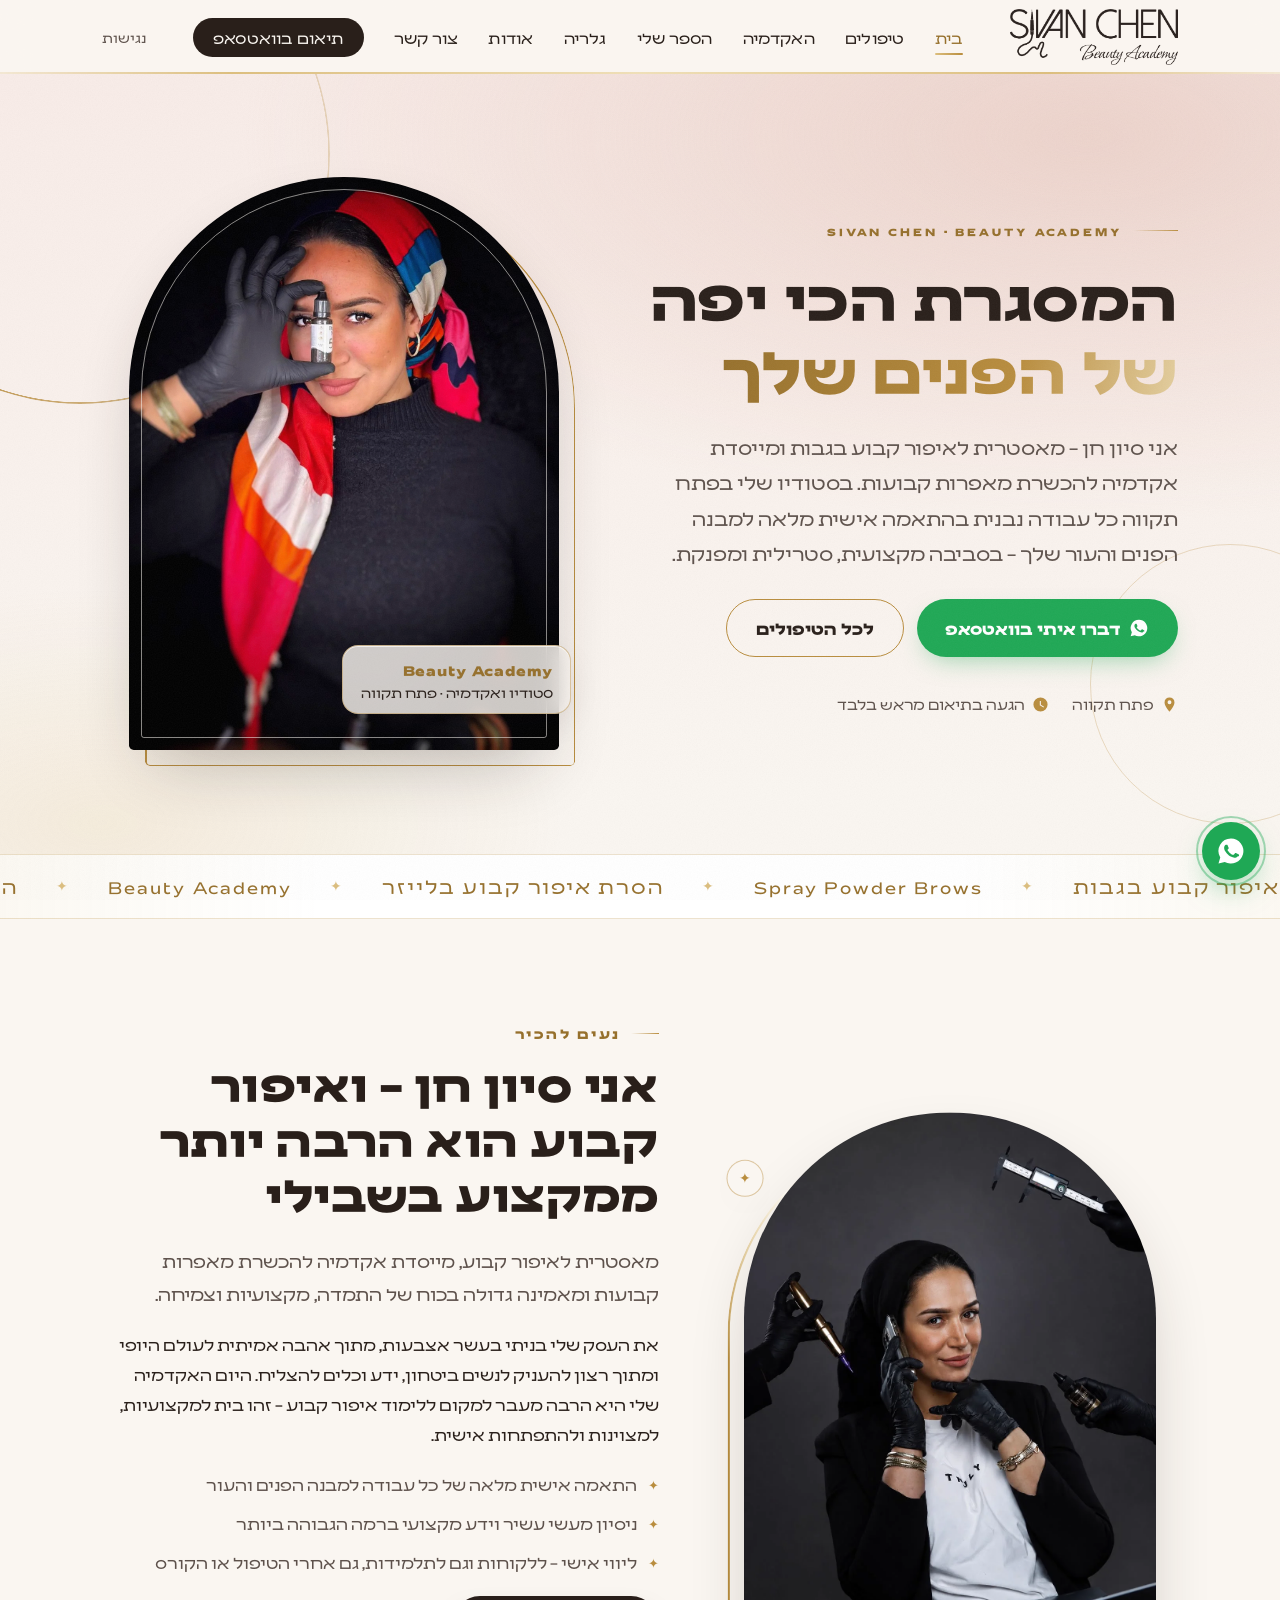
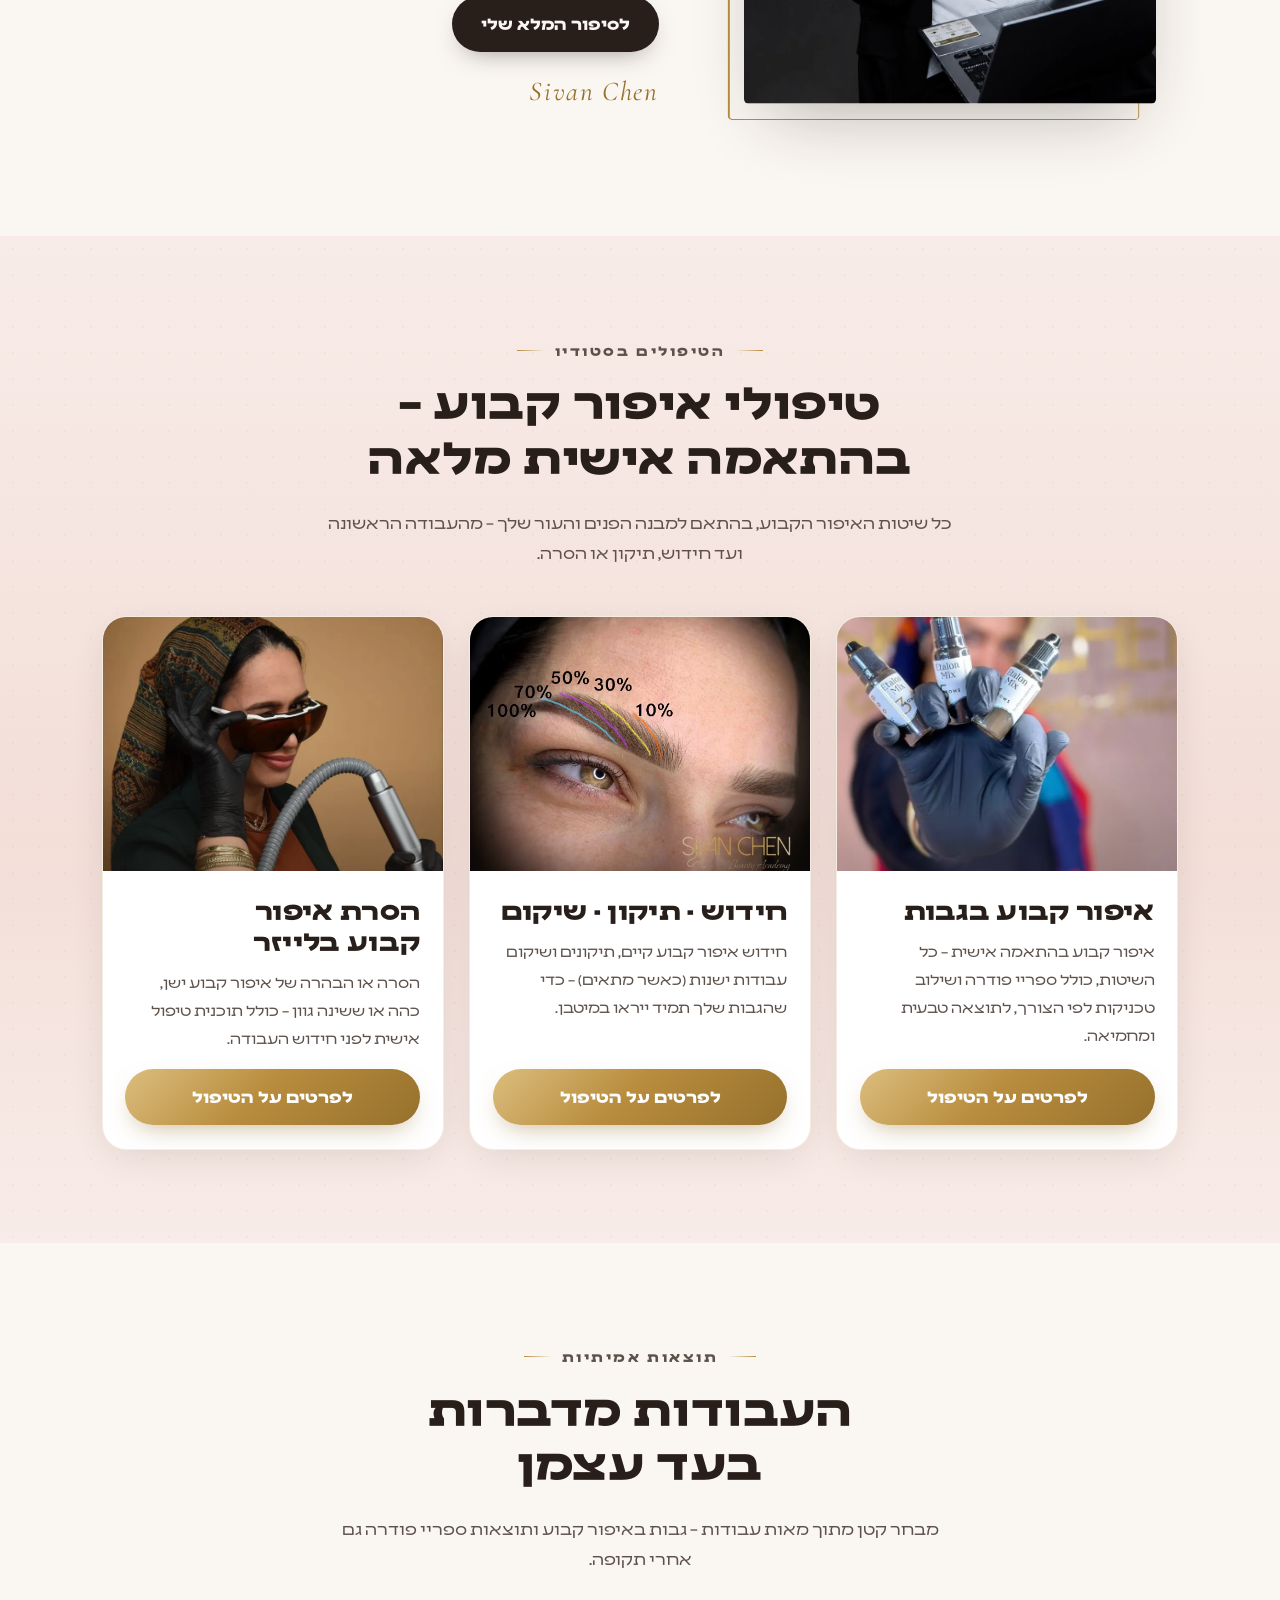
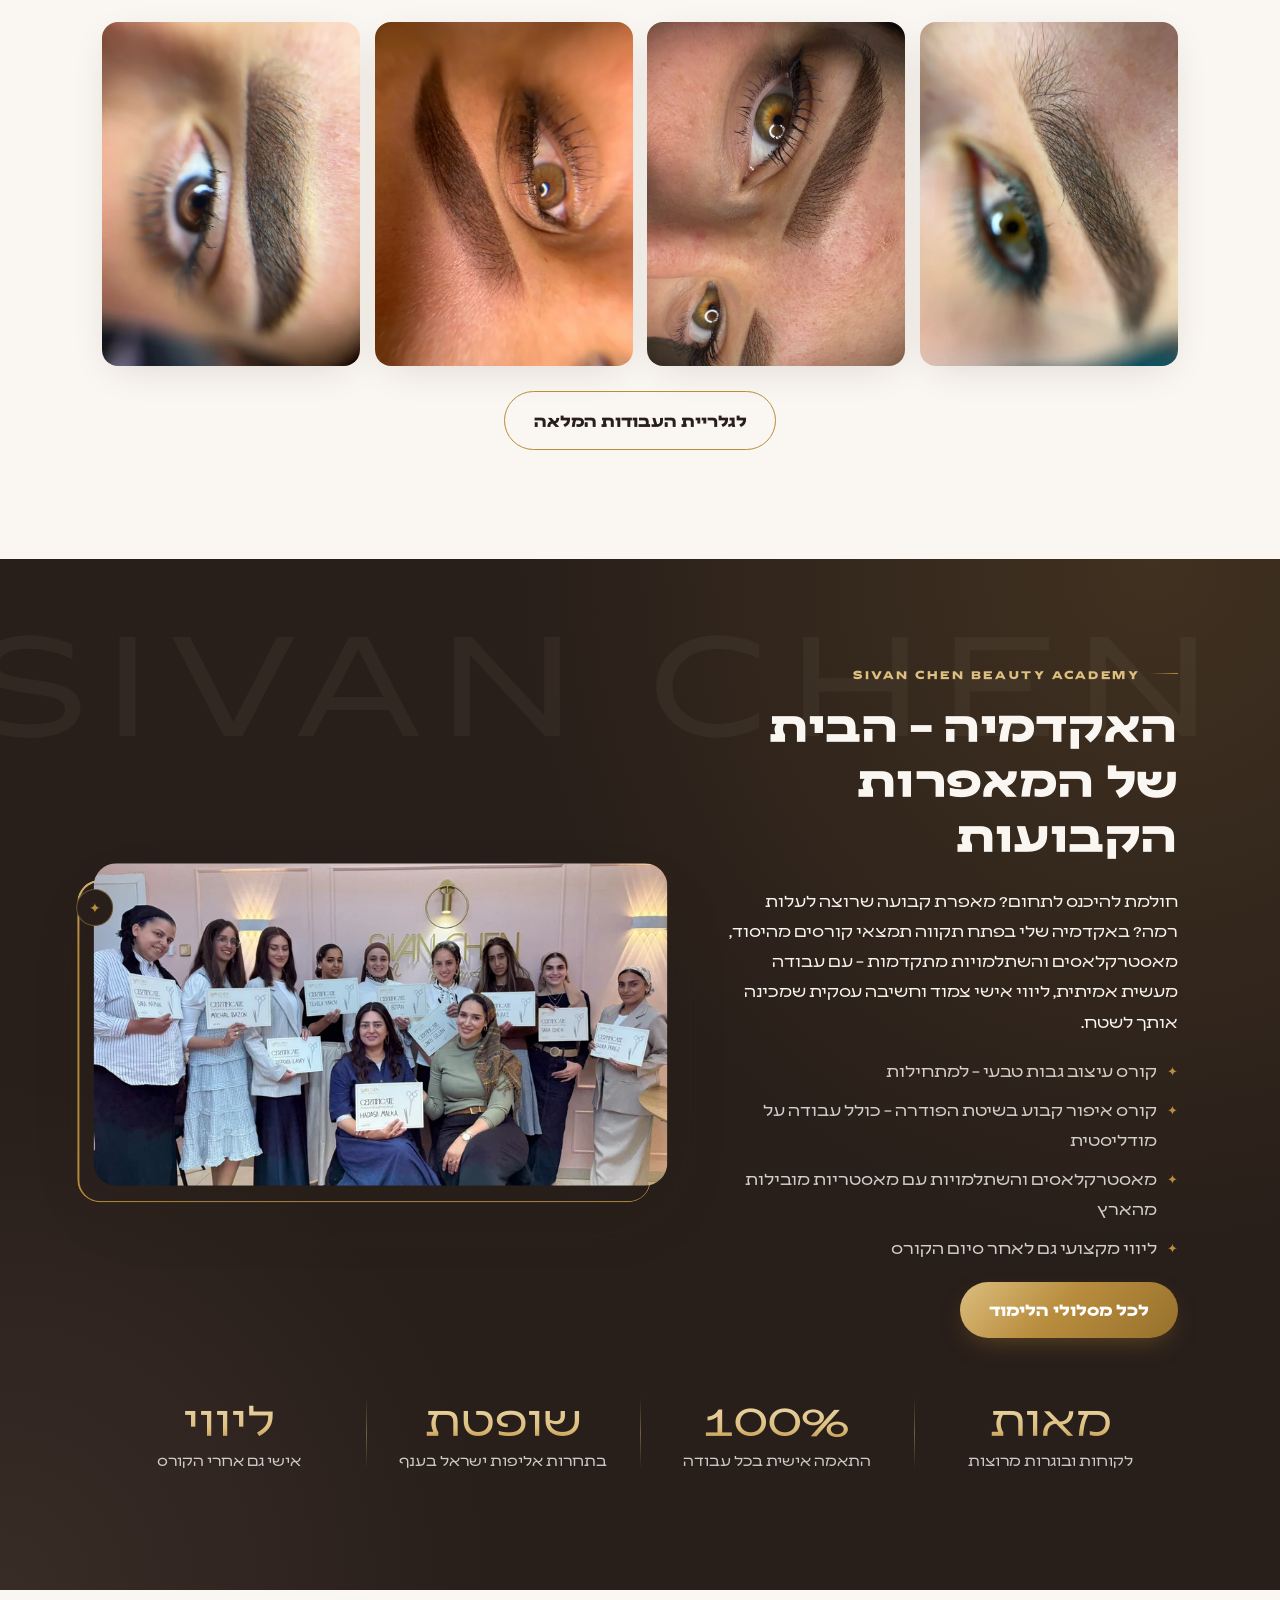
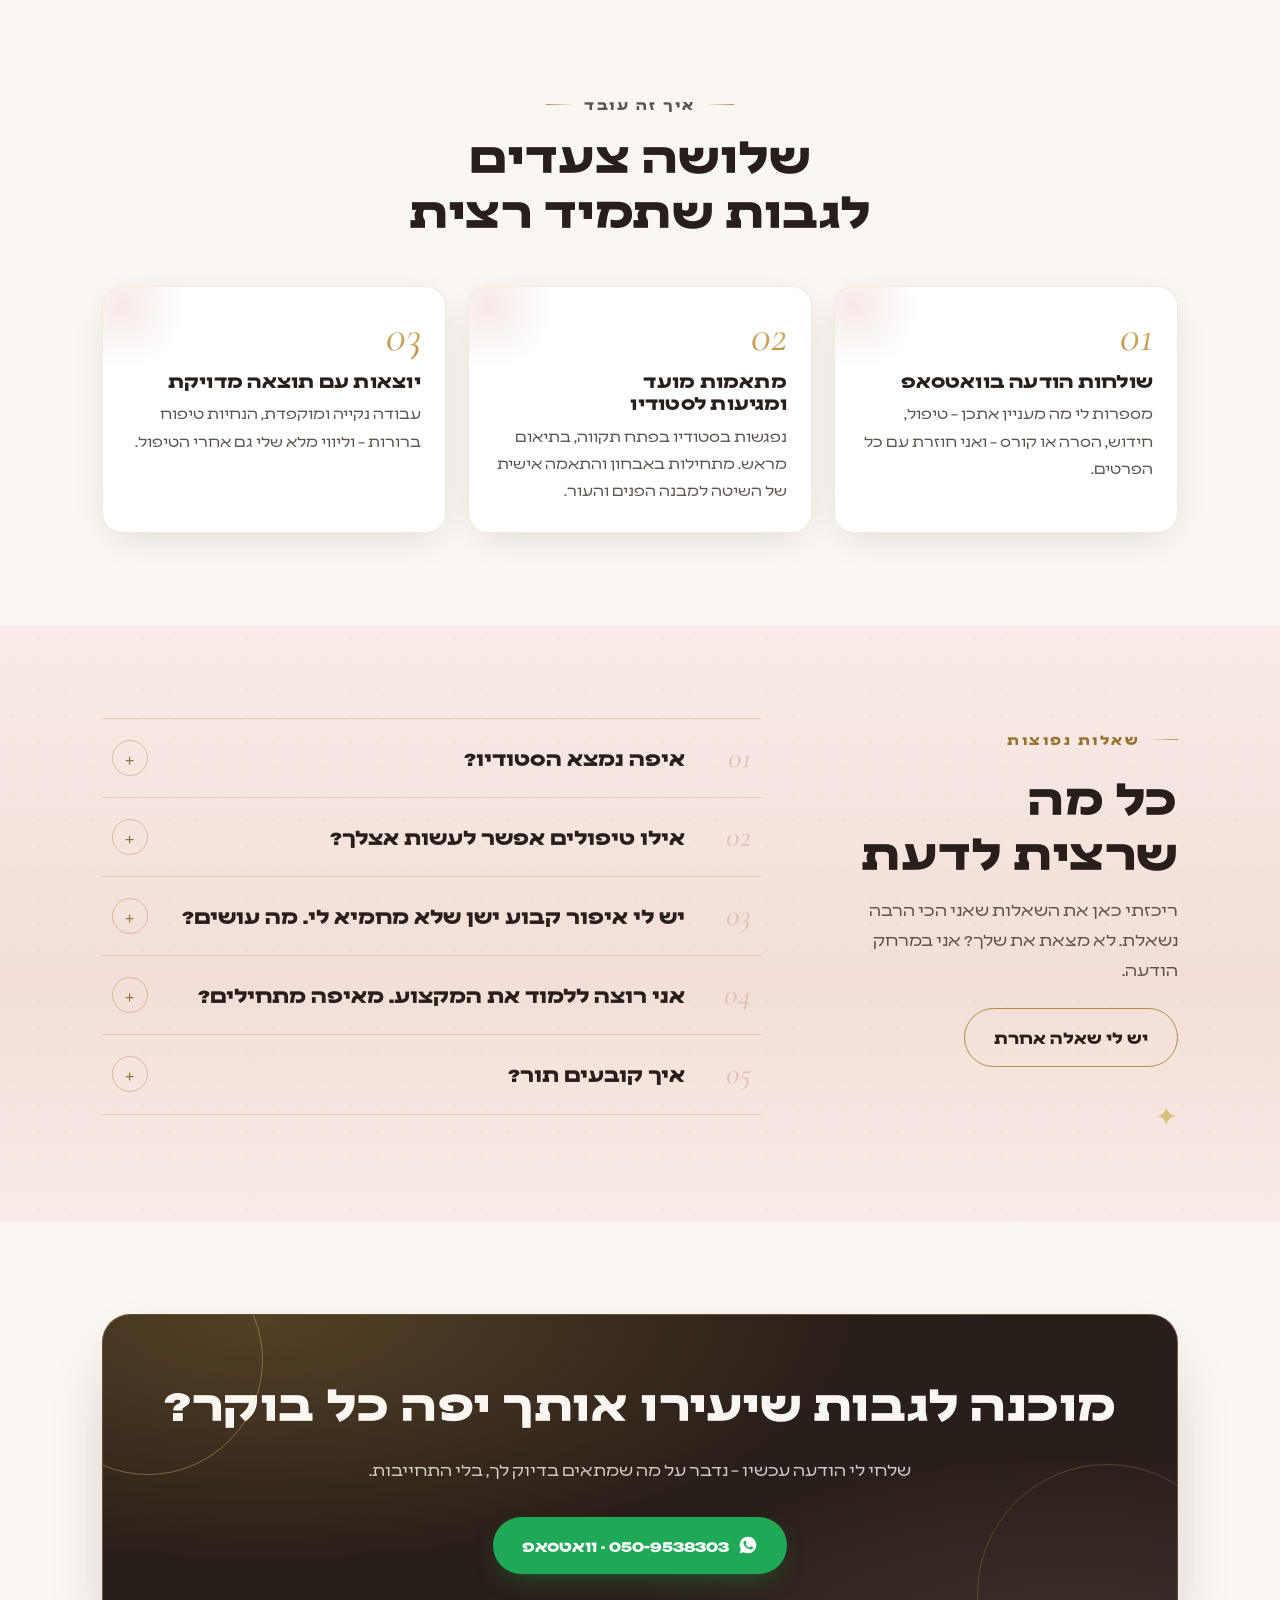
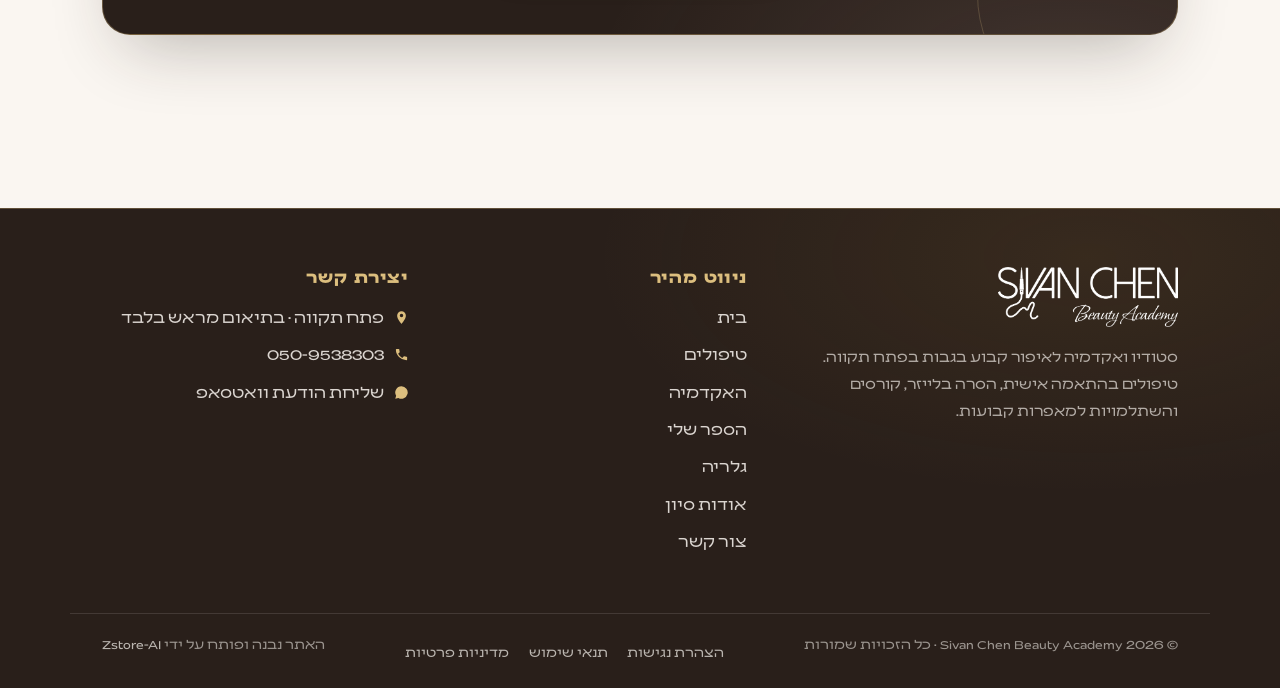
==== commit 9b5c86a0: "." ====
--- a/index.html
+++ b/index.html
@@ -433,7 +433,7 @@
       <a href="terms.html">תנאי שימוש</a>
       <a href="privacy.html">מדיניות פרטיות</a>
     </nav>
-    <p class="credit">האתר נבנה ופותח על ידי <a href="https://nz-web.com/" target="_blank" rel="noopener">NZ-web</a></p>
+    <p class="credit">האתר נבנה ופותח על ידי <a href="https://zstore-ai.co.il/" target="_blank" rel="noopener">Zstore-AI</a></p>
   </div>
 </footer>
 
--- a/assets/css/style.css
+++ b/assets/css/style.css
@@ -901,6 +901,11 @@
   display: flex; flex-wrap: wrap; gap: .6rem 1.6rem; justify-content: space-between; align-items: center;
 }
 .footer-bottom a { color: rgba(250, 246, 241, .7); }
+@media (max-width: 719px) {
+  .footer-bottom { justify-content: center; text-align: center; }
+  .footer-bottom > * { width: 100%; }
+  .footer-bottom nav { justify-content: center; }
+}
 
 /* ============ floating WhatsApp ============ */
 .wa-float {
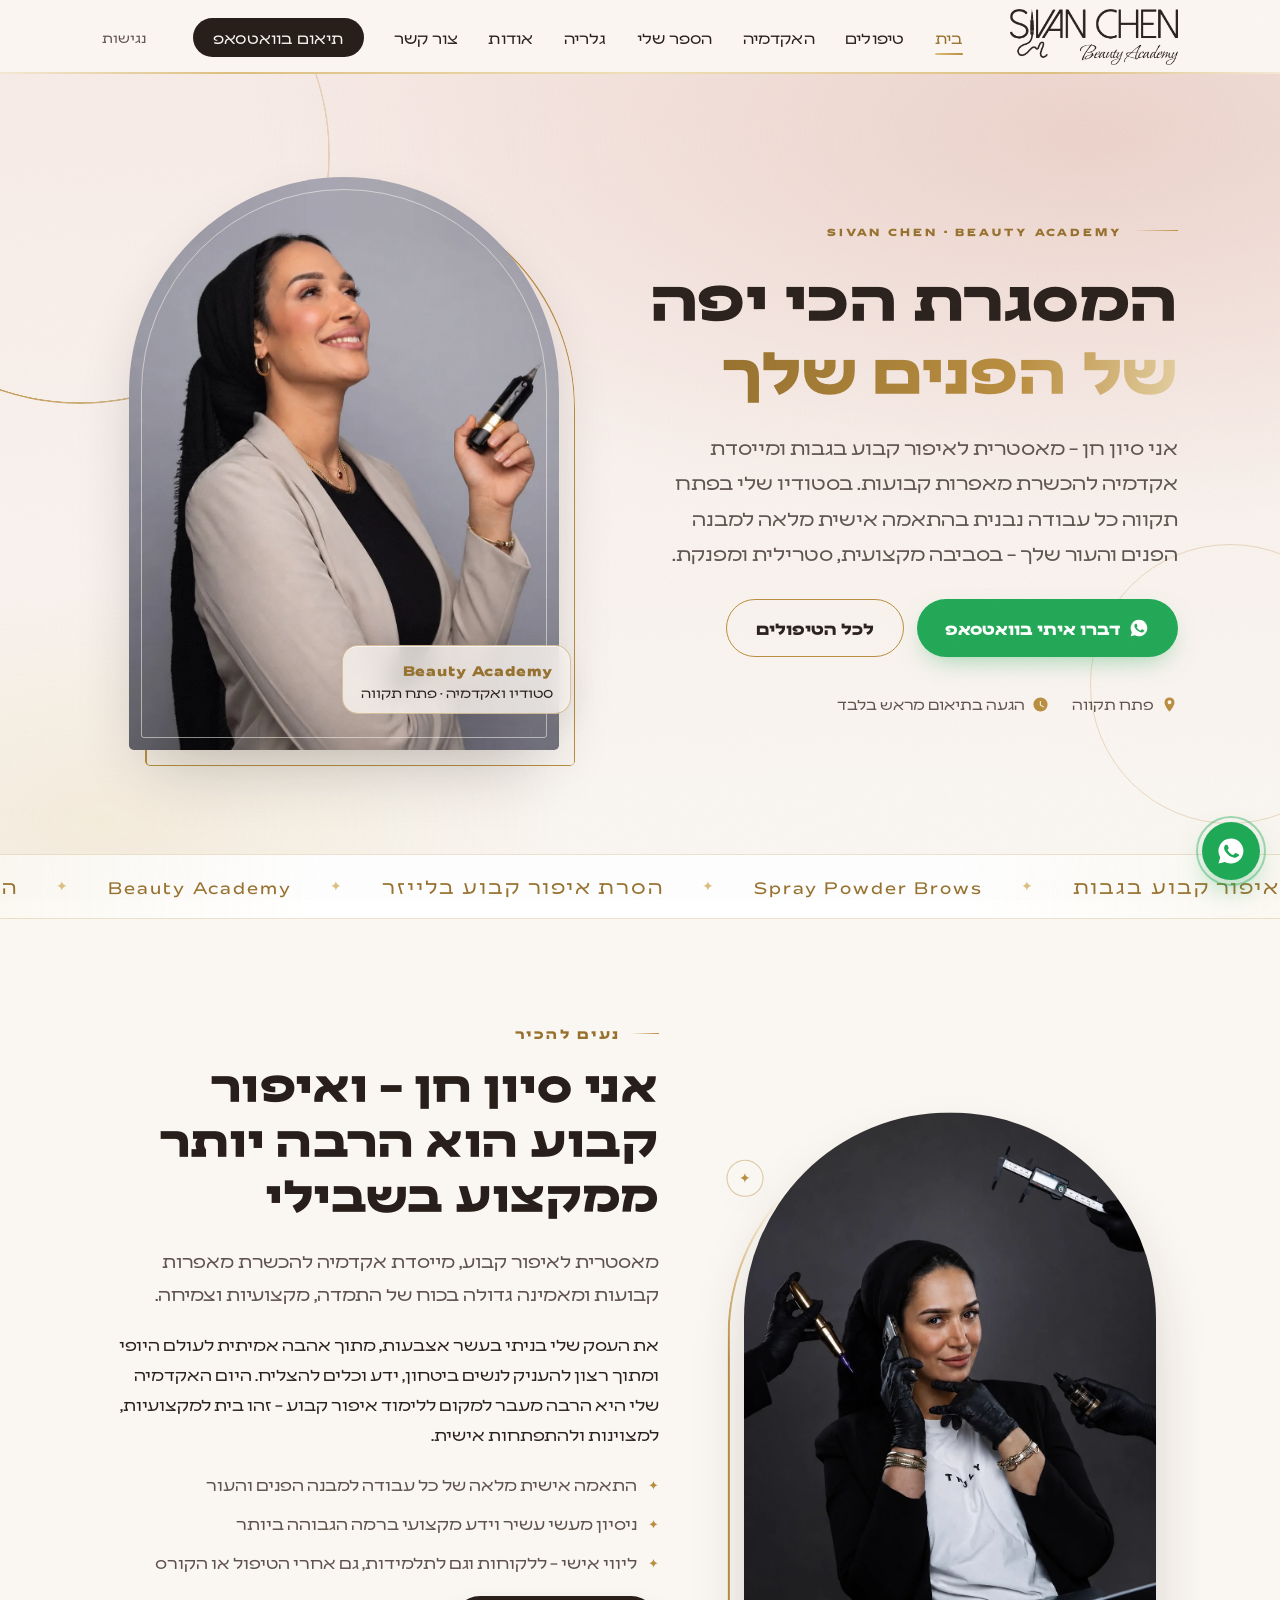
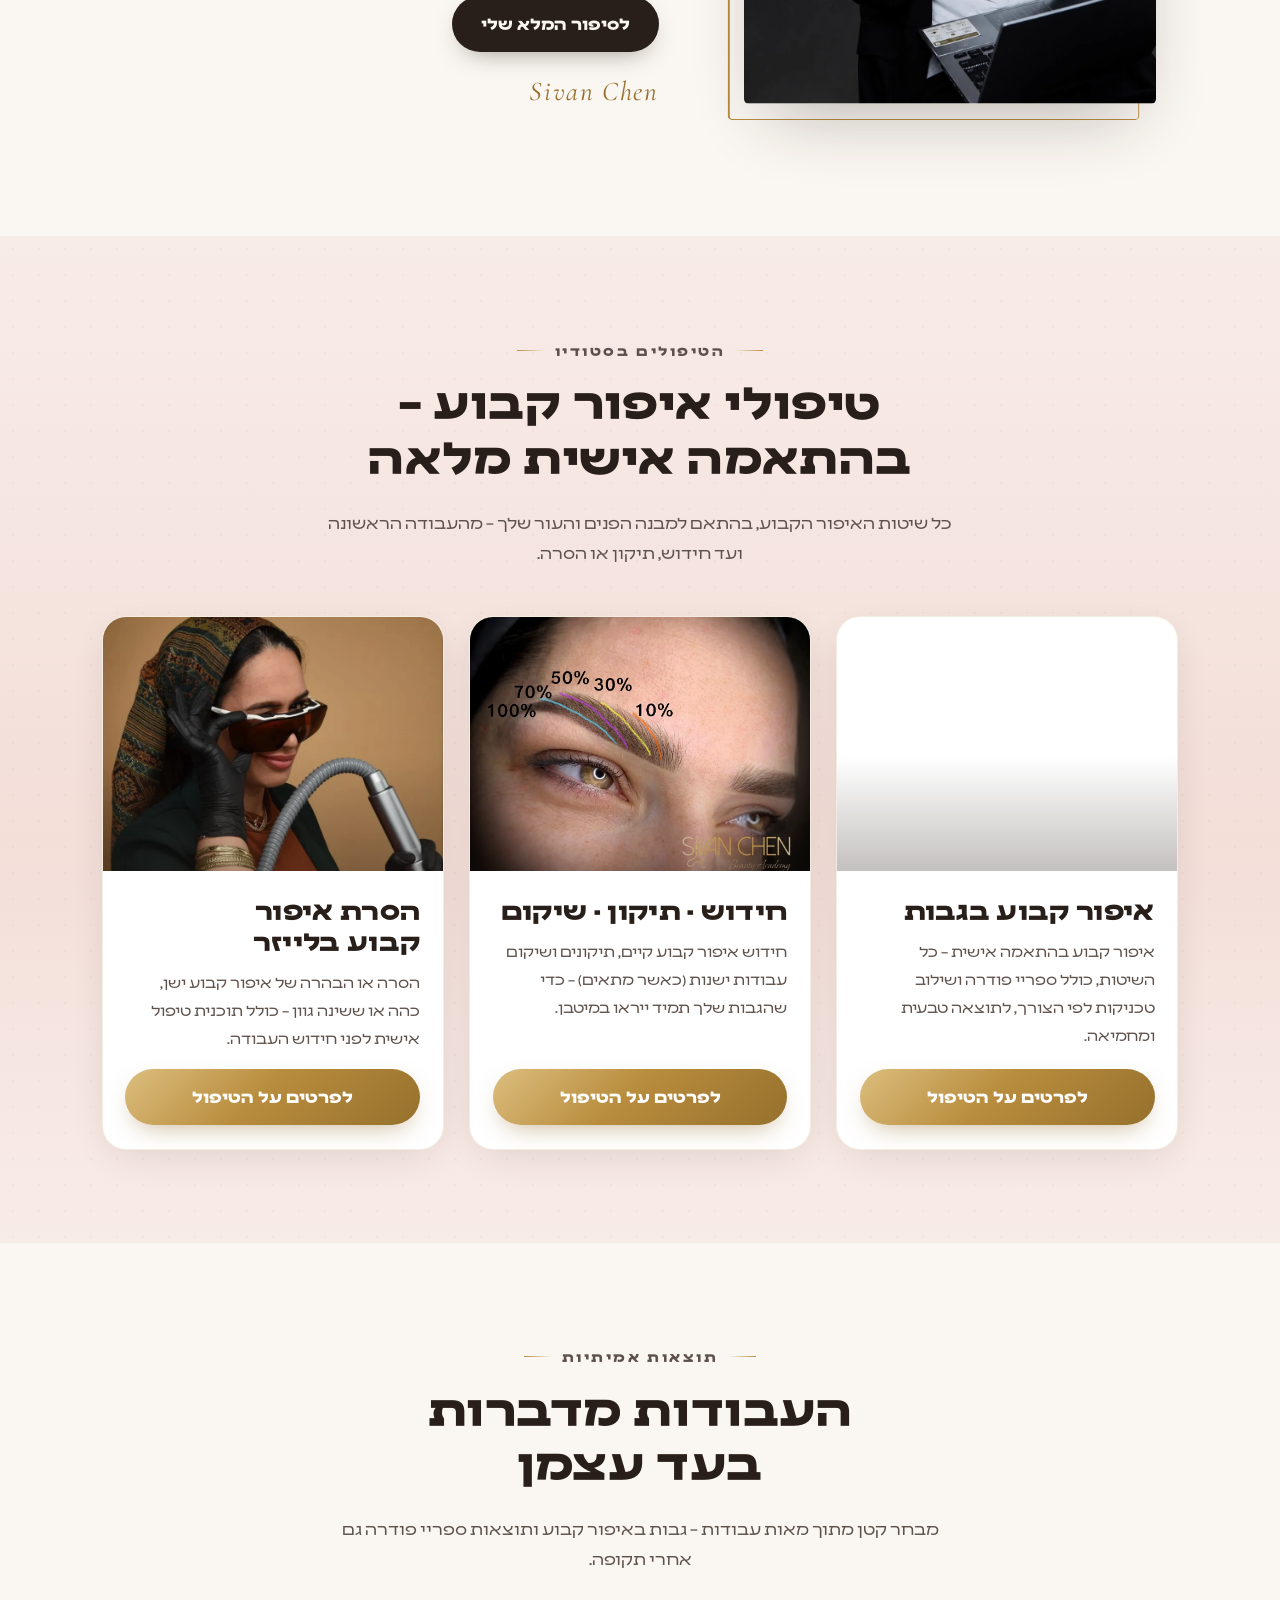
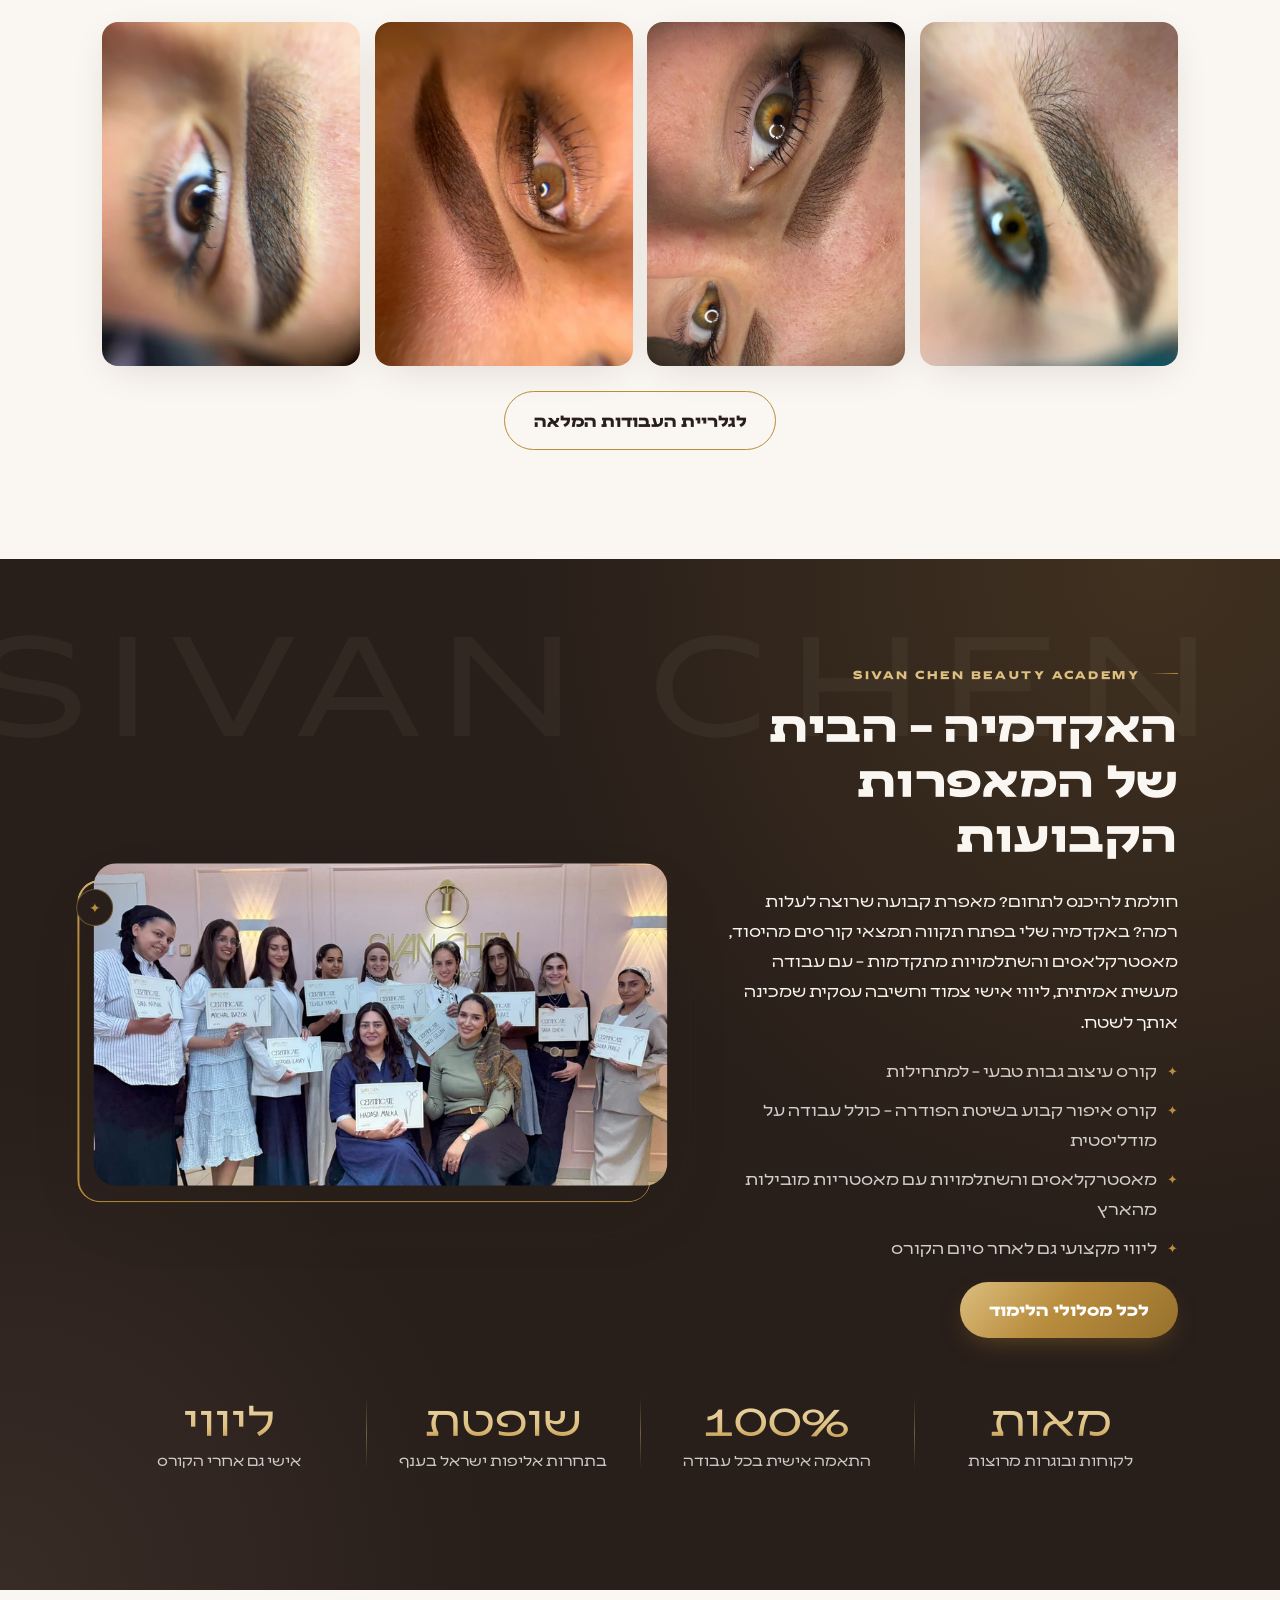
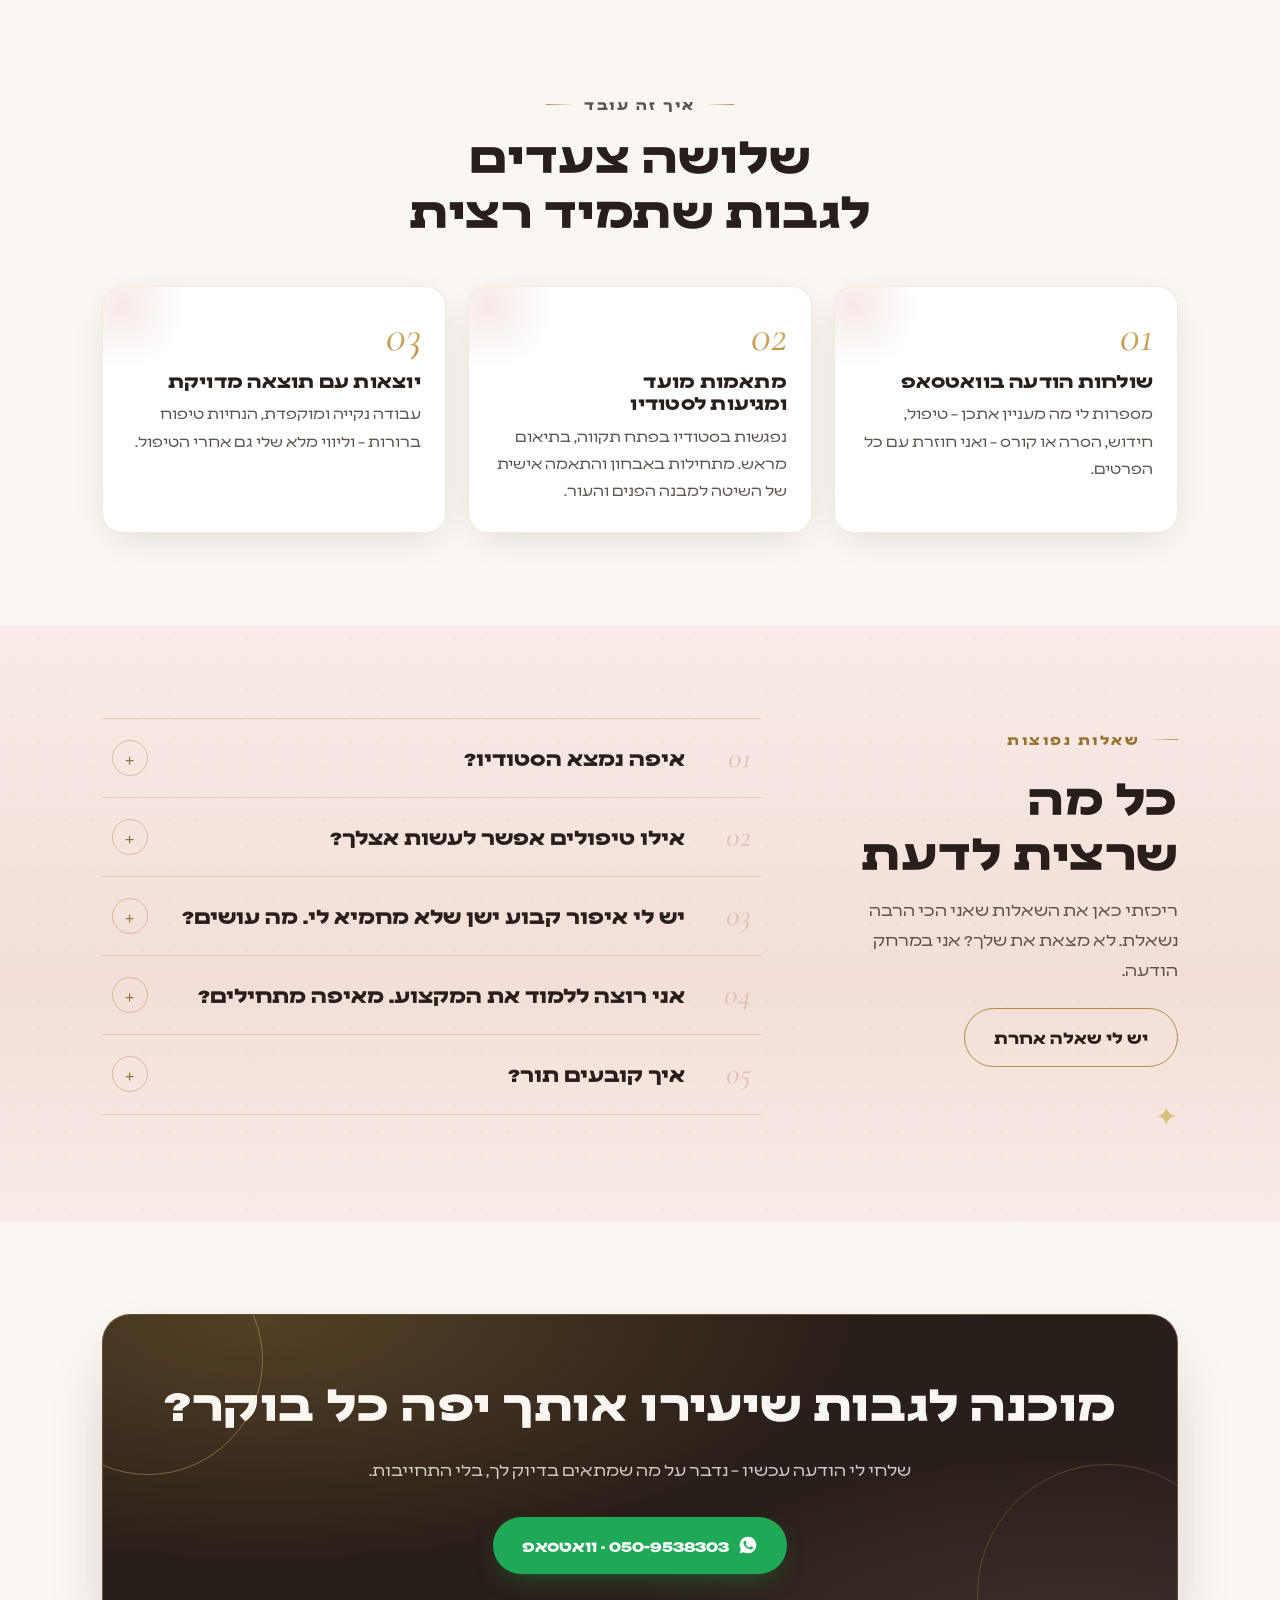
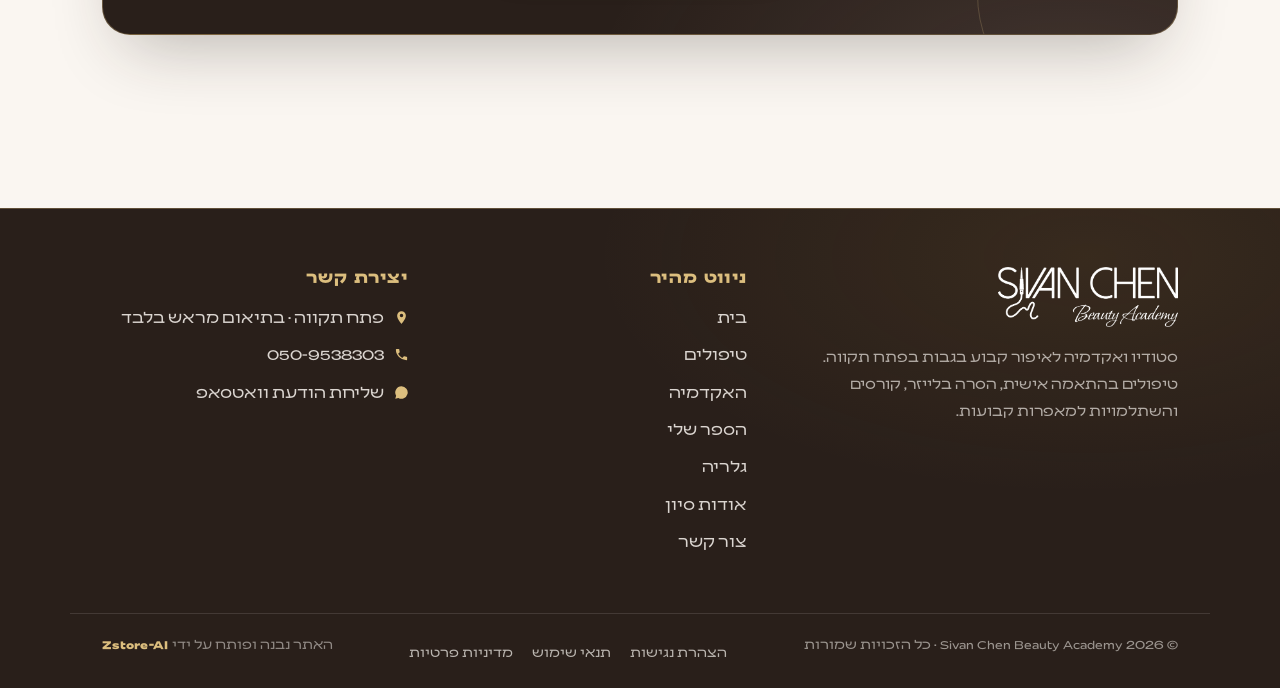
==== commit 5105260f: "תיקון ושיפור תמונות וסמל לאתר" ====
--- a/index.html
+++ b/index.html
@@ -28,7 +28,7 @@
 <link rel="icon" type="image/svg+xml" href="assets/img/favicon.svg">
 <link rel="icon" type="image/png" sizes="48x48" href="assets/img/favicon-48.png">
 <link rel="apple-touch-icon" href="assets/img/apple-touch-icon.png">
-<link rel="preload" as="image" href="assets/img/hero-sivan-pigment.webp" fetchpriority="high">
+<link rel="preload" as="image" href="assets/img/hero-sivan-machine.webp" fetchpriority="high">
 
 <link rel="preconnect" href="https://fonts.googleapis.com">
 <link rel="preconnect" href="https://fonts.gstatic.com" crossorigin>
@@ -47,7 +47,7 @@
       "name": "Sivan Chen Beauty Academy – סיון חן איפור קבוע ועיצוב גבות",
       "alternateName": "סיון חן ביוטי אקדמי",
       "url": "https://sivan-eyebrows.co.il/",
-      "image": "https://sivan-eyebrows.co.il/assets/img/hero-sivan-pigment.webp",
+      "image": "https://sivan-eyebrows.co.il/assets/img/hero-sivan-machine.webp",
       "logo": "https://sivan-eyebrows.co.il/assets/img/logo-dark.png",
       "telephone": "+972-50-953-8303",
       "priceRange": "$$",
@@ -178,7 +178,7 @@
         </div>
       </div>
       <figure class="hero-figure reveal reveal-d1">
-        <img src="assets/img/hero-sivan-pigment.webp" alt="סיון חן, מאסטרית לאיפור קבוע, עם פיגמנט מקצועי לאיפור קבוע – Sivan Chen Beauty Academy" width="1200" height="1600" fetchpriority="high">
+        <img src="assets/img/hero-sivan-machine.webp" alt="סיון חן, מאסטרית לאיפור קבוע, עם מכשיר איפור קבוע מקצועי – Sivan Chen Beauty Academy" width="1023" height="1364" fetchpriority="high">
         <p class="hero-badge"><strong>Beauty Academy</strong>סטודיו ואקדמיה · פתח תקווה</p>
       </figure>
     </div>
--- a/assets/css/style.css
+++ b/assets/css/style.css
@@ -901,6 +901,19 @@
   display: flex; flex-wrap: wrap; gap: .6rem 1.6rem; justify-content: space-between; align-items: center;
 }
 .footer-bottom a { color: rgba(250, 246, 241, .7); }
+/* קרדיט בנייה — שם המפתח בזהב עדין, מודגש קלות */
+.footer-bottom .credit { color: rgba(250, 246, 241, .5); }
+.footer-bottom .credit a {
+  color: var(--gold-light);
+  font-weight: 600;
+  letter-spacing: .02em;
+  white-space: nowrap;              /* שהשם לא יישבר לשתי שורות במובייל */
+  text-underline-offset: 3px;
+  transition: color .25s var(--ease-lux);
+}
+.footer-bottom .credit a:hover,
+.footer-bottom .credit a:focus-visible { color: var(--champagne); text-decoration: underline; }
+
 @media (max-width: 719px) {
   .footer-bottom { justify-content: center; text-align: center; }
   .footer-bottom > * { width: 100%; }
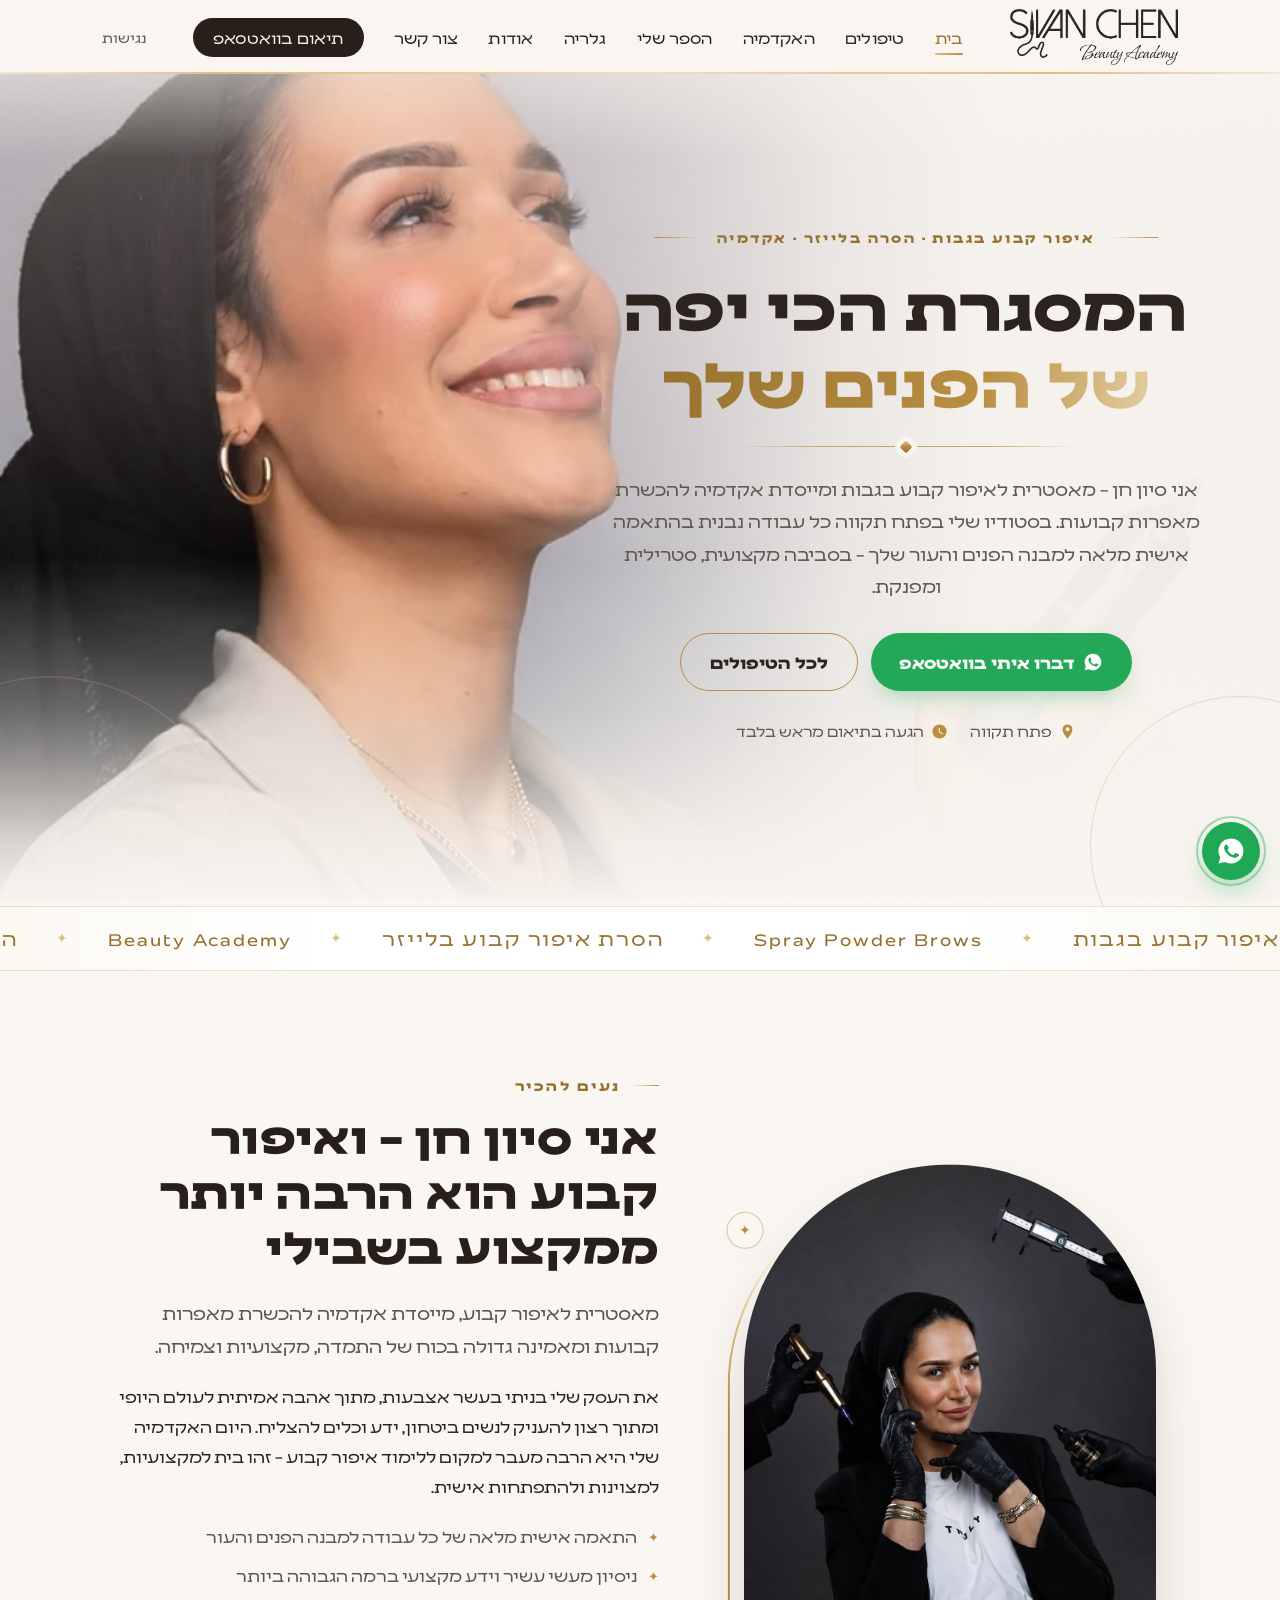
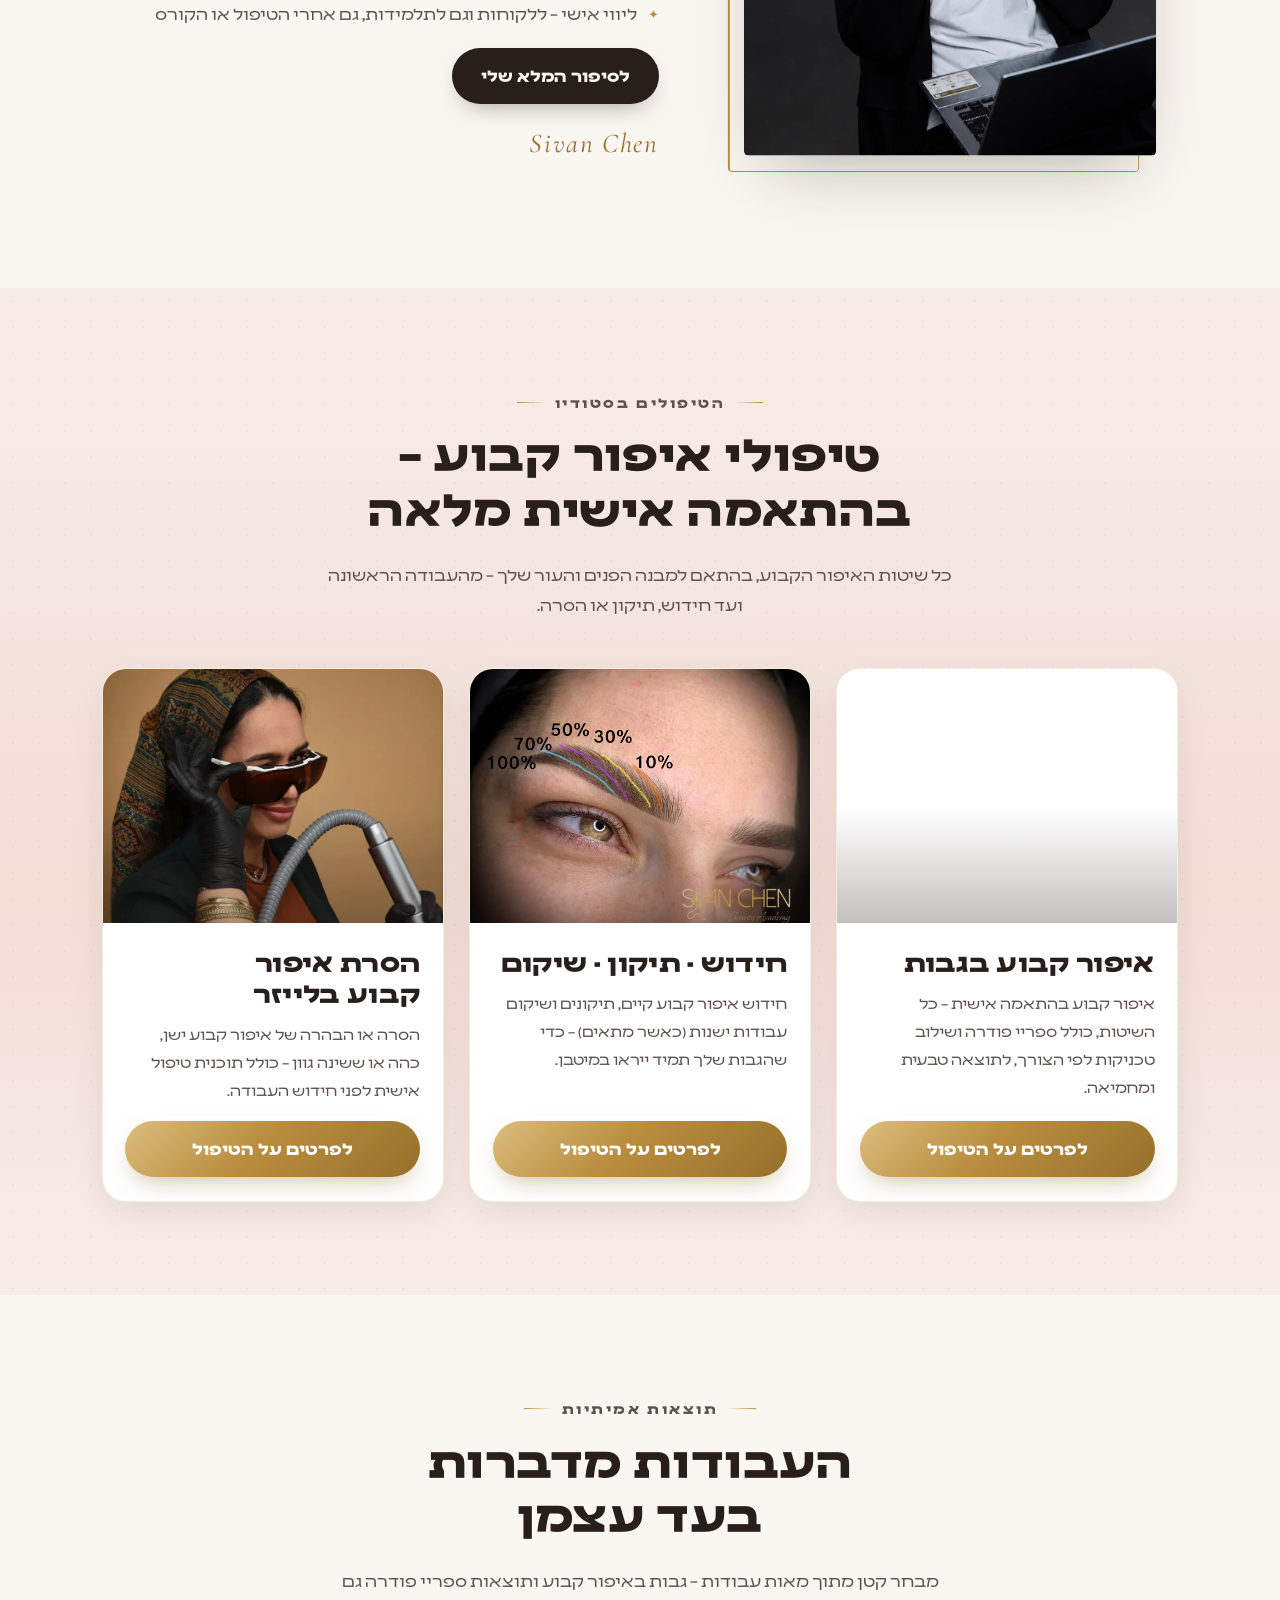
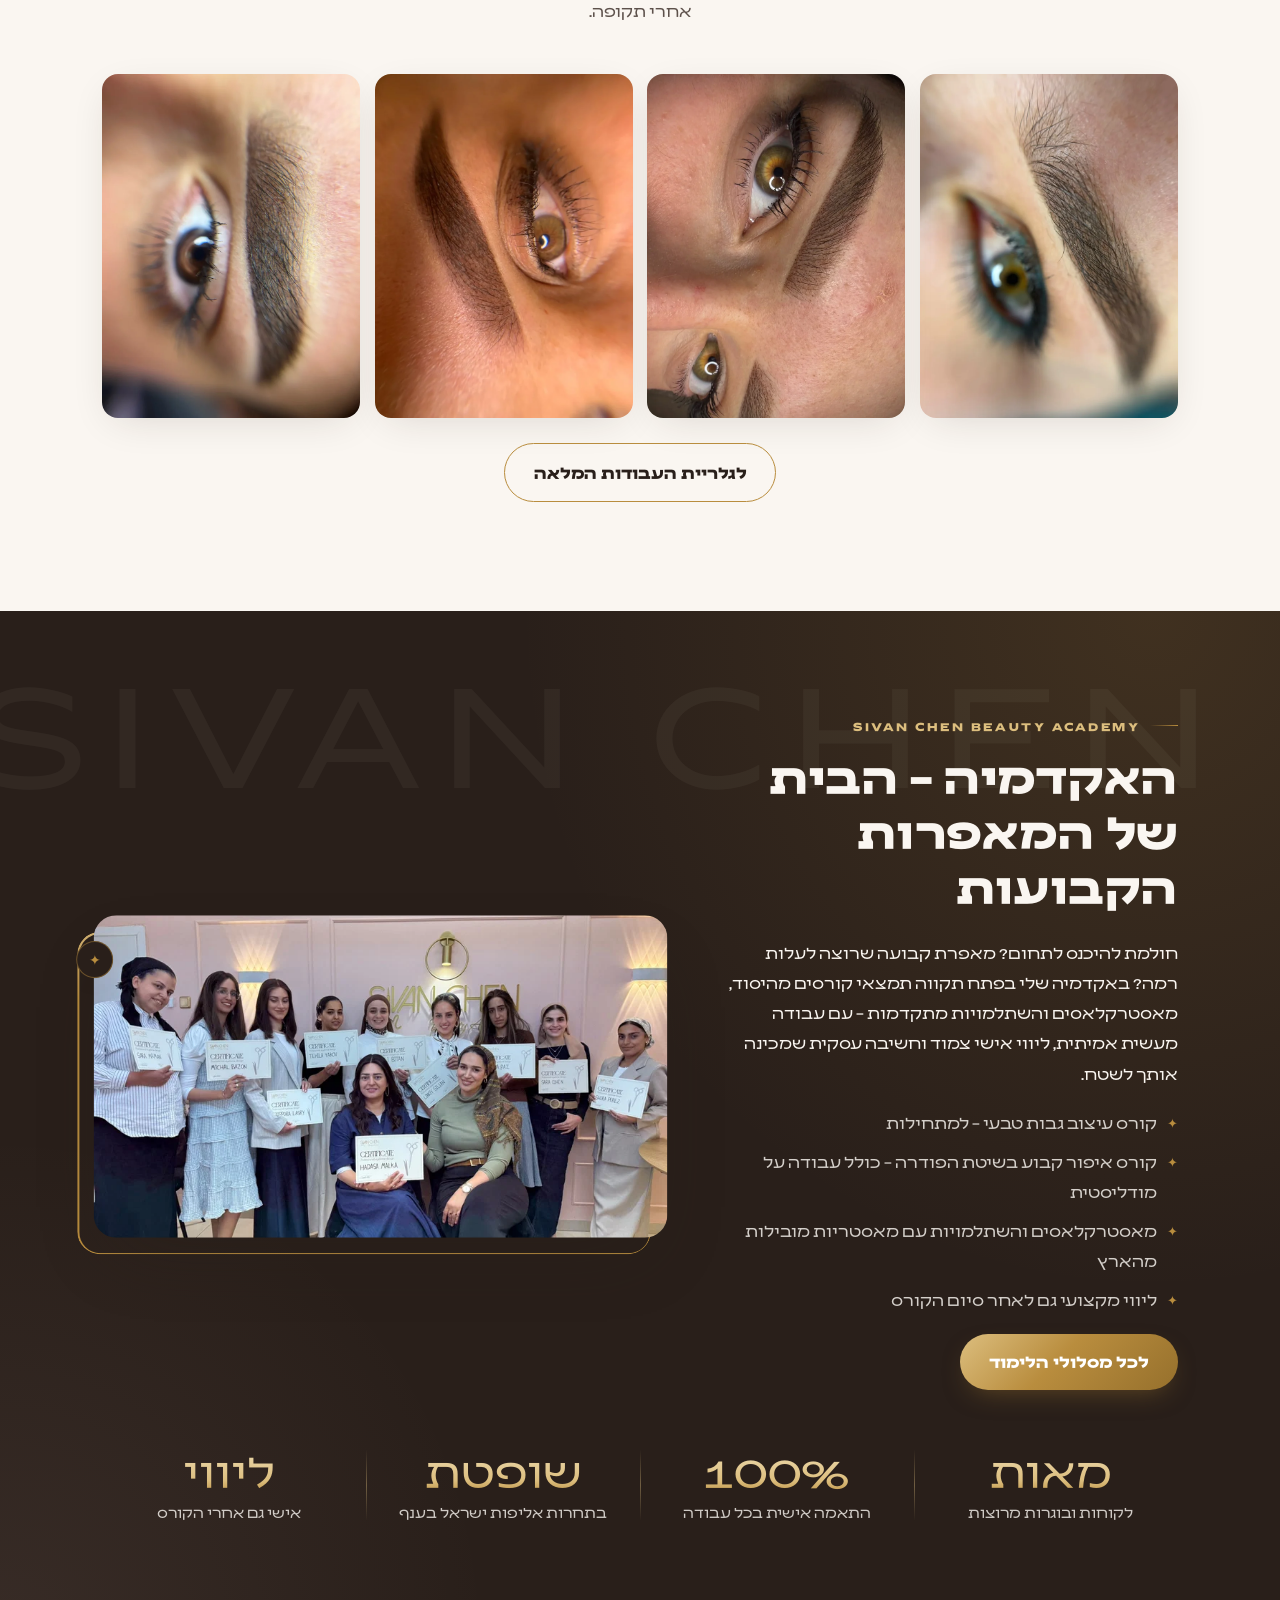
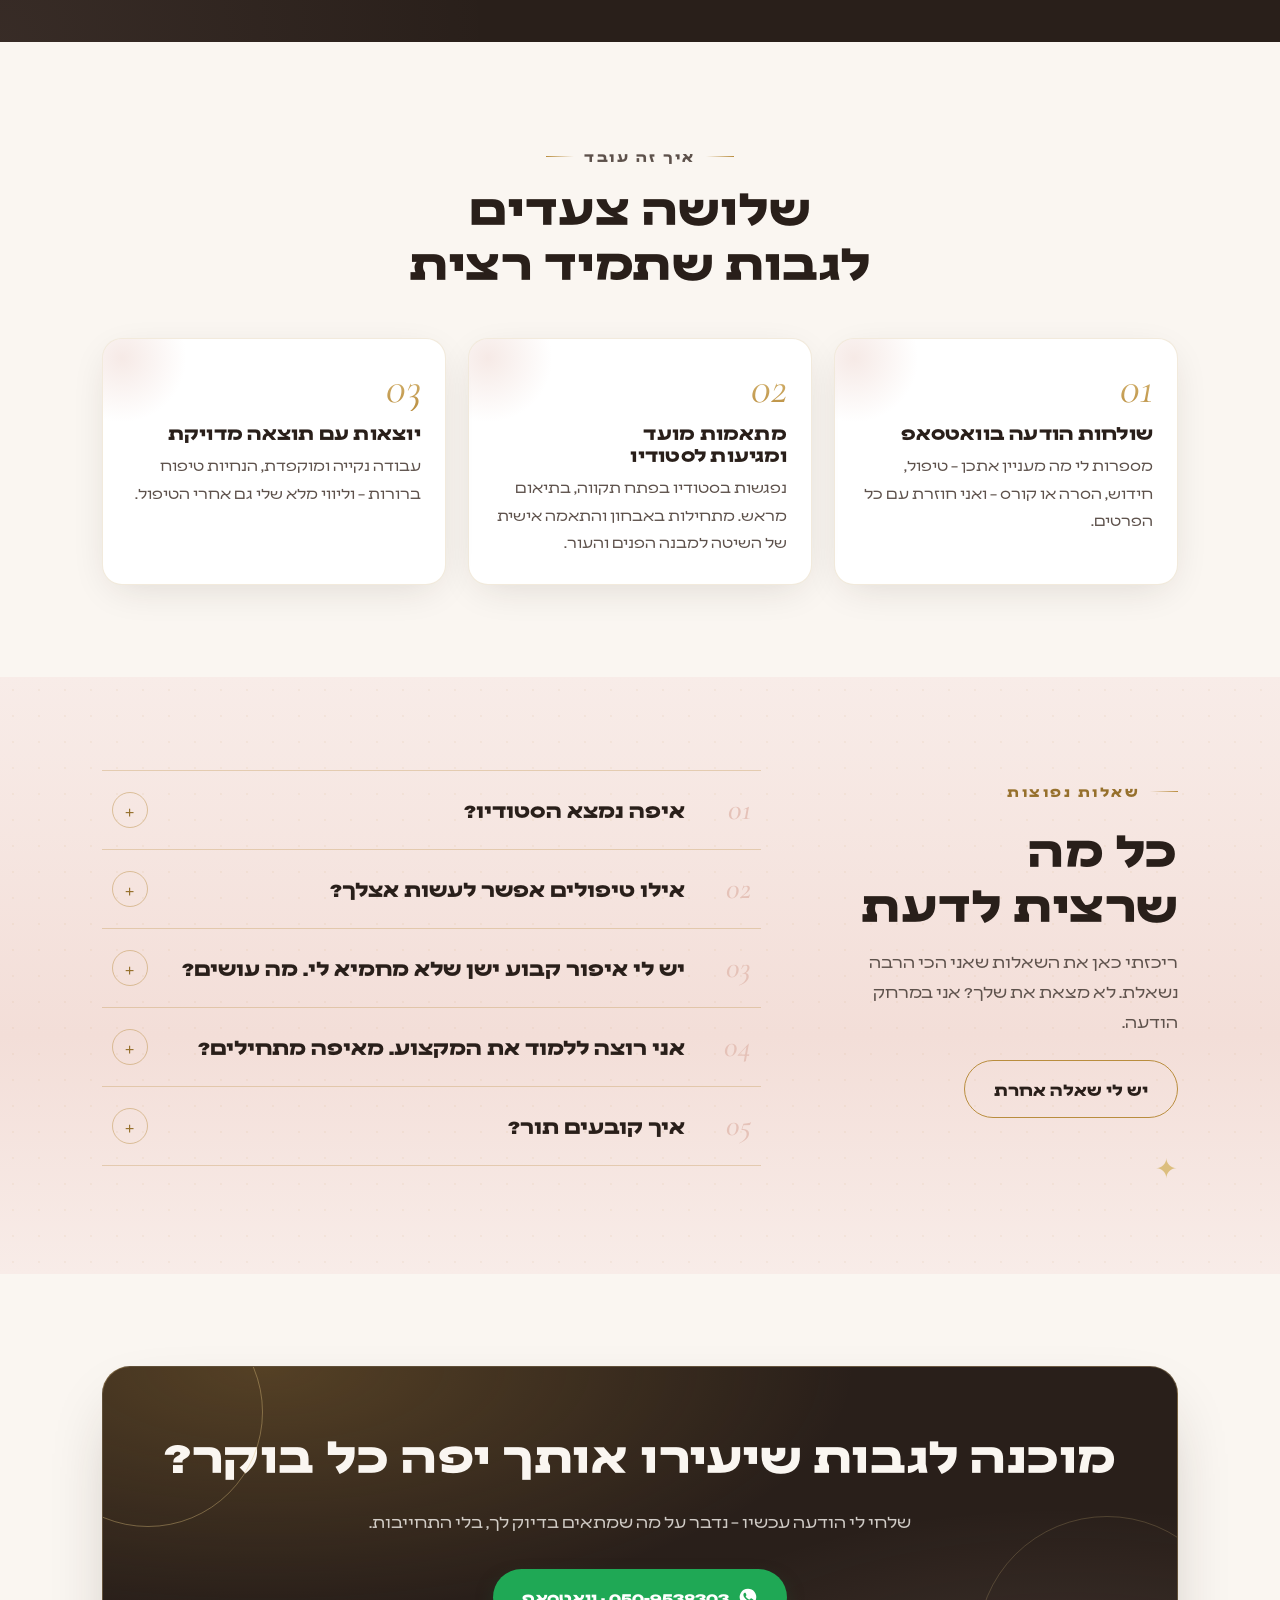
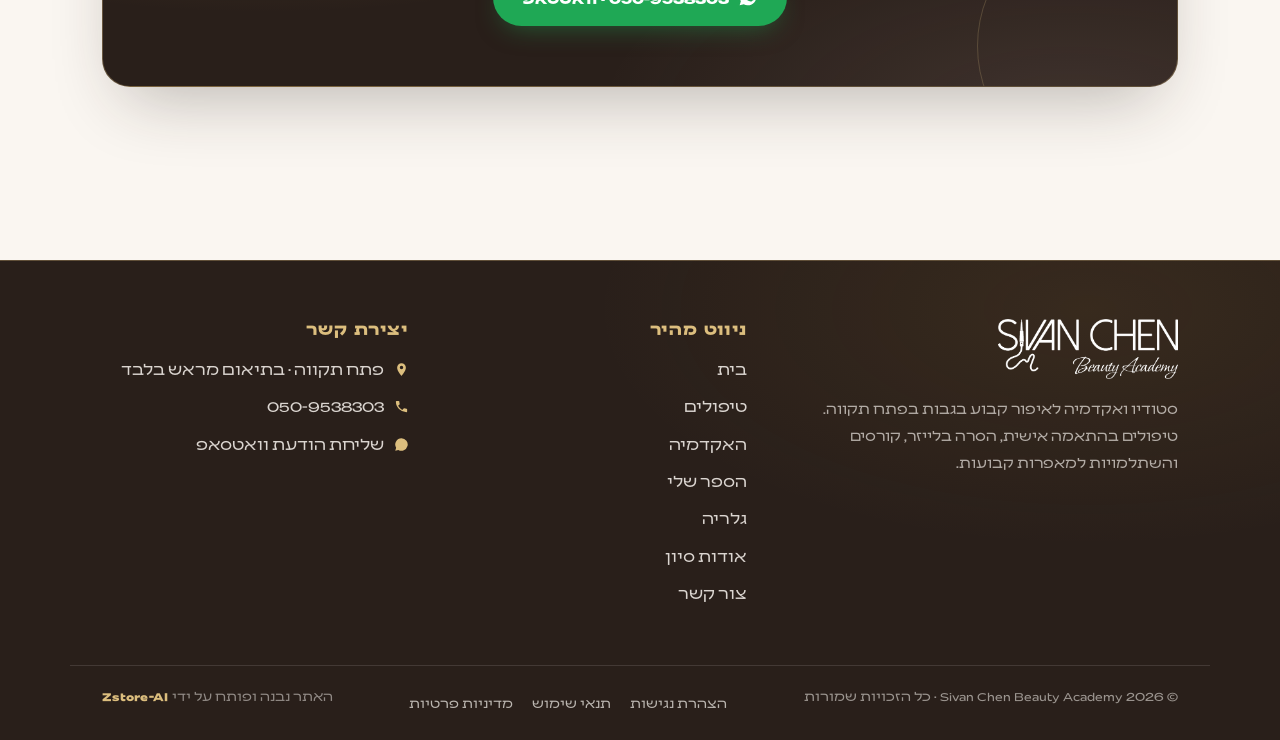
==== commit de9076cb: "תיקון הירו" ====
--- a/index.html
+++ b/index.html
@@ -28,11 +28,12 @@
 <link rel="icon" type="image/svg+xml" href="assets/img/favicon.svg">
 <link rel="icon" type="image/png" sizes="48x48" href="assets/img/favicon-48.png">
 <link rel="apple-touch-icon" href="assets/img/apple-touch-icon.png">
-<link rel="preload" as="image" href="assets/img/hero-sivan-machine.webp" fetchpriority="high">
+<link rel="preload" as="image" href="assets/img/hero-cinema-portrait.webp" media="(max-width: 860px)" fetchpriority="high">
+<link rel="preload" as="image" href="assets/img/hero-cinema.webp" media="(min-width: 861px)" fetchpriority="high">
 
 <link rel="preconnect" href="https://fonts.googleapis.com">
 <link rel="preconnect" href="https://fonts.gstatic.com" crossorigin>
-<link href="https://fonts.googleapis.com/css2?family=Bellefair&family=IBM+Plex+Sans+Hebrew:wght@400;600;700&family=Cormorant+Garamond:ital,wght@1,500&display=swap" rel="stylesheet">
+<link href="https://fonts.googleapis.com/css2?family=Cormorant+Garamond:ital,wght@1,500&display=swap" rel="stylesheet">
 <link rel="preload" as="font" type="font/woff2" href="assets/fonts/Leon-Regular.woff2" crossorigin>
 <link rel="preload" as="font" type="font/woff2" href="assets/fonts/Leon-Heavy.woff2" crossorigin>
 <link rel="stylesheet" href="assets/css/style.css">
@@ -41,13 +42,37 @@
 {
   "@context": "https://schema.org",
   "@graph": [
+    {
+      "@type": "WebPage",
+      "@id": "https://sivan-eyebrows.co.il/#webpage",
+      "url": "https://sivan-eyebrows.co.il/",
+      "name": "סיון חן | איפור קבוע ועיצוב גבות בפתח תקווה · Sivan Chen Beauty Academy",
+      "description": "סיון חן – מאסטרית לאיפור קבוע בגבות ומייסדת אקדמיה להכשרת מאפרות קבועות בפתח תקווה. ספריי פודרה, הסרת איפור קבוע בלייזר, קורסים והשתלמויות. הגעה בתיאום מראש – דברו איתי בוואטסאפ.",
+      "inLanguage": "he",
+      "isPartOf": {
+        "@id": "https://sivan-eyebrows.co.il/#website"
+      },
+      "about": {
+        "@id": "https://sivan-eyebrows.co.il/#business"
+      },
+      "primaryImageOfPage": "https://sivan-eyebrows.co.il/assets/img/hero-cinema.webp",
+      "datePublished": "2026-07-22",
+      "dateModified": "2026-07-28",
+      "speakable": {
+        "@type": "SpeakableSpecification",
+        "cssSelector": [
+          ".hero-sub",
+          ".faq"
+        ]
+      }
+    },
     {
       "@type": "BeautySalon",
       "@id": "https://sivan-eyebrows.co.il/#business",
       "name": "Sivan Chen Beauty Academy – סיון חן איפור קבוע ועיצוב גבות",
       "alternateName": "סיון חן ביוטי אקדמי",
       "url": "https://sivan-eyebrows.co.il/",
-      "image": "https://sivan-eyebrows.co.il/assets/img/hero-sivan-machine.webp",
+      "image": "https://sivan-eyebrows.co.il/assets/img/hero-cinema.webp",
       "logo": "https://sivan-eyebrows.co.il/assets/img/logo-dark.png",
       "telephone": "+972-50-953-8303",
       "priceRange": "$$",
@@ -57,19 +82,61 @@
         "addressRegion": "מחוז המרכז",
         "addressCountry": "IL"
       },
-      "areaServed": ["פתח תקווה", "גוש דן", "מרכז הארץ"],
+      "areaServed": [
+        "פתח תקווה",
+        "גוש דן",
+        "מרכז הארץ"
+      ],
       "description": "סטודיו ואקדמיה לאיפור קבוע בגבות בפתח תקווה: ספריי פודרה, הסרת איפור קבוע בלייזר, קורסים והשתלמויות למאפרות. הגעה בתיאום מראש בלבד.",
-      "founder": { "@id": "https://sivan-eyebrows.co.il/#sivan" },
-      "sameAs": [],
+      "founder": {
+        "@id": "https://sivan-eyebrows.co.il/#sivan"
+      },
+      "contactPoint": [
+        {
+          "@type": "ContactPoint",
+          "contactType": "customer service",
+          "telephone": "+972-50-953-8303",
+          "url": "https://wa.me/972509538303",
+          "availableLanguage": ["he", "Hebrew"],
+          "description": "תיאום תורים ומענה לשאלות בוואטסאפ"
+        }
+      ],
       "openingHoursSpecification": {
         "@type": "OpeningHoursSpecification",
-        "dayOfWeek": ["Sunday","Monday","Tuesday","Wednesday","Thursday"],
+        "dayOfWeek": [
+          "Sunday",
+          "Monday",
+          "Tuesday",
+          "Wednesday",
+          "Thursday"
+        ],
         "description": "בתיאום מראש בלבד"
       },
       "makesOffer": [
-        { "@type": "Offer", "itemOffered": { "@type": "Service", "name": "איפור קבוע בגבות בהתאמה אישית", "url": "https://sivan-eyebrows.co.il/treatments.html#pmu" } },
-        { "@type": "Offer", "itemOffered": { "@type": "Service", "name": "ספריי פודרה – Spray Powder Brows", "url": "https://sivan-eyebrows.co.il/treatments.html#powder" } },
-        { "@type": "Offer", "itemOffered": { "@type": "Service", "name": "הסרת איפור קבוע וקעקועי גבות בלייזר", "url": "https://sivan-eyebrows.co.il/treatments.html#laser" } }
+        {
+          "@type": "Offer",
+          "itemOffered": {
+            "@type": "Service",
+            "name": "איפור קבוע בגבות בהתאמה אישית",
+            "url": "https://sivan-eyebrows.co.il/treatments.html#pmu"
+          }
+        },
+        {
+          "@type": "Offer",
+          "itemOffered": {
+            "@type": "Service",
+            "name": "ספריי פודרה – Spray Powder Brows",
+            "url": "https://sivan-eyebrows.co.il/treatments.html#powder"
+          }
+        },
+        {
+          "@type": "Offer",
+          "itemOffered": {
+            "@type": "Service",
+            "name": "הסרת איפור קבוע וקעקועי גבות בלייזר",
+            "url": "https://sivan-eyebrows.co.il/treatments.html#laser"
+          }
+        }
       ]
     },
     {
@@ -79,8 +146,16 @@
       "alternateName": "Sivan Chen",
       "jobTitle": "מאסטרית לאיפור קבוע ומייסדת Sivan Chen Beauty Academy",
       "image": "https://sivan-eyebrows.co.il/assets/img/sivan-intro-2.webp",
-      "worksFor": { "@id": "https://sivan-eyebrows.co.il/#business" },
-      "knowsAbout": ["איפור קבוע", "עיצוב גבות", "ספריי פודרה", "הסרת איפור קבוע בלייזר", "הכשרת מאפרות קבועות"]
+      "worksFor": {
+        "@id": "https://sivan-eyebrows.co.il/#business"
+      },
+      "knowsAbout": [
+        "איפור קבוע",
+        "עיצוב גבות",
+        "ספריי פודרה",
+        "הסרת איפור קבוע בלייזר",
+        "הכשרת מאפרות קבועות"
+      ]
     },
     {
       "@type": "WebSite",
@@ -88,36 +163,57 @@
       "url": "https://sivan-eyebrows.co.il/",
       "name": "Sivan Chen Beauty Academy",
       "inLanguage": "he",
-      "publisher": { "@id": "https://sivan-eyebrows.co.il/#business" }
+      "publisher": {
+        "@id": "https://sivan-eyebrows.co.il/#business"
+      }
     },
     {
       "@type": "FAQPage",
       "@id": "https://sivan-eyebrows.co.il/#faq",
+      "inLanguage": "he",
+      "isPartOf": {
+        "@id": "https://sivan-eyebrows.co.il/#webpage"
+      },
       "mainEntity": [
         {
           "@type": "Question",
-          "name": "איפה נמצא הסטודיו של סיון חן?",
-          "acceptedAnswer": { "@type": "Answer", "text": "הסטודיו והאקדמיה נמצאים בפתח תקווה. ההגעה היא בתיאום מראש בלבד – שלחו הודעת וואטסאפ למספר 050-9538303 ונתאם יחד." }
+          "name": "איפה נמצא הסטודיו?",
+          "acceptedAnswer": {
+            "@type": "Answer",
+            "text": "הסטודיו והאקדמיה נמצאים בפתח תקווה. ההגעה בתיאום מראש בלבד – שלחו לי הודעה בוואטסאפ למספר 050-9538303 ונתאם יחד את הכתובת המדויקת והמועד."
+          }
         },
         {
           "@type": "Question",
-          "name": "אילו טיפולי איפור קבוע יש אצל סיון חן?",
-          "acceptedAnswer": { "@type": "Answer", "text": "איפור קבוע בגבות בהתאמה אישית, שיטת ספריי פודרה (Spray Powder Brows), שילוב טכניקות לפי מבנה הפנים והעור, חידוש איפור קבוע, תיקונים ושיקום עבודות קיימות והסרת איפור קבוע וקעקועי גבות בלייזר." }
+          "name": "אילו טיפולים אפשר לעשות אצלך?",
+          "acceptedAnswer": {
+            "@type": "Answer",
+            "text": "איפור קבוע בגבות בהתאמה אישית בכל השיטות – כולל ספריי פודרה ושילוב טכניקות, חידוש איפור קבוע, תיקונים ושיקום עבודות קיימות, וכן הסרת איפור קבוע וקעקועי גבות בלייזר."
+          }
         },
         {
           "@type": "Question",
-          "name": "האם אפשר להסיר איפור קבוע ישן?",
-          "acceptedAnswer": { "@type": "Answer", "text": "כן. בסטודיו מתבצעת הסרת איפור קבוע וקעקועי גבות בלייזר – הסרה מלאה או הבהרת פיגמנט לפני חידוש העבודה, כולל התאמת תוכנית טיפול אישית." }
+          "name": "יש לי איפור קבוע ישן שלא מחמיא לי. מה עושים?",
+          "acceptedAnswer": {
+            "@type": "Answer",
+            "text": "מגיעות לאבחון. לפעמים הפתרון הוא תיקון ושיקום של העבודה הקיימת, לפעמים הבהרה בלייזר לפני חידוש – ולפעמים הסרה מלאה. בונות יחד תוכנית טיפול אישית שמתאימה בדיוק לך."
+          }
         },
         {
           "@type": "Question",
-          "name": "האם יש קורסים לאיפור קבוע ועיצוב גבות?",
-          "acceptedAnswer": { "@type": "Answer", "text": "כן. באקדמיה של סיון חן מתקיימים קורס עיצוב גבות טבעי למתחילות, קורס איפור קבוע בשיטת הפודרה, מאסטרקלאסים והשתלמויות מתקדמות למאפרות קבועות – כולל ליווי מקצועי גם אחרי הקורס." }
+          "name": "אני רוצה ללמוד את המקצוע. מאיפה מתחילים?",
+          "acceptedAnswer": {
+            "@type": "Answer",
+            "text": "למתחילות מומלץ להתחיל בקורס עיצוב גבות טבעי או בקורס איפור קבוע בשיטת הפודרה. מאפרות קבועות מנוסות ימצאו באקדמיה מאסטרקלאסים והשתלמויות מתקדמות. כל הפרטים בעמוד האקדמיה."
+          }
         },
         {
           "@type": "Question",
           "name": "איך קובעים תור?",
-          "acceptedAnswer": { "@type": "Answer", "text": "הכי פשוט בוואטסאפ: 050-9538303. כותבים איזה טיפול או קורס מעניין אתכן – וסיון חוזרת עם כל הפרטים ותיאום מועד." }
+          "acceptedAnswer": {
+            "@type": "Answer",
+            "text": "פשוט מאוד – שולחות הודעת וואטסאפ ל‑050-9538303 עם הטיפול או הקורס שמעניין אתכן, ואני חוזרת אליכן עם כל הפרטים."
+          }
         }
       ]
     }
@@ -154,33 +250,36 @@
 
   <!-- ============ HERO ============ -->
   <section class="hero" aria-label="פתיח">
-    <div class="wrap hero-inner">
-      <div class="reveal">
-        <p class="hero-kicker">SIVAN CHEN · BEAUTY ACADEMY</p>
-        <h1><span>המסגרת הכי יפה</span><br><em>של הפנים שלך</em></h1>
-        <p class="hero-sub">אני סיון חן – מאסטרית לאיפור קבוע בגבות ומייסדת אקדמיה להכשרת מאפרות קבועות. בסטודיו שלי בפתח תקווה כל עבודה נבנית בהתאמה אישית מלאה למבנה הפנים והעור שלך – בסביבה מקצועית, סטרילית ומפנקת.</p>
-        <div class="hero-actions">
-          <a class="btn btn-wa" href="https://wa.me/972509538303?text=%D7%94%D7%99%D7%99%20%D7%A1%D7%99%D7%95%D7%9F%20%F0%9F%99%82%20%D7%94%D7%92%D7%A2%D7%AA%D7%99%20%D7%93%D7%A8%D7%9A%20%D7%94%D7%90%D7%AA%D7%A8%20%D7%95%D7%90%D7%A9%D7%9E%D7%97%20%D7%9C%D7%A4%D7%A8%D7%98%D7%99%D7%9D%20%D7%95%D7%9C%D7%AA%D7%99%D7%90%D7%95%D7%9D%20%D7%AA%D7%95%D7%A8" target="_blank" rel="noopener">
-            <svg width="20" height="20" viewBox="0 0 24 24" fill="currentColor" aria-hidden="true"><path d="M12 2a10 10 0 0 0-8.6 15.1L2 22l5-1.3A10 10 0 1 0 12 2Zm5.4 14.1c-.2.6-1.3 1.2-1.8 1.2-.5.1-1 .2-3.3-.7-2.8-1.1-4.6-4-4.7-4.2-.1-.2-1.1-1.5-1.1-2.9s.7-2 1-2.3c.2-.3.5-.3.7-.3h.5c.2 0 .4 0 .6.5s.8 1.9.8 2c.1.1.1.3 0 .5l-.3.5-.4.4c-.1.1-.3.3-.1.6.2.3.8 1.3 1.7 2.1 1.2 1.1 2.2 1.4 2.5 1.5.3.1.5.1.7-.1l1-1.2c.2-.3.4-.2.7-.1l2 1c.3.1.5.2.5.3.1.1.1.7-.1 1.2Z"/></svg>
-            דברו איתי בוואטסאפ
-          </a>
-          <a class="btn btn-line" href="treatments.html">לכל הטיפולים</a>
-        </div>
-        <div class="hero-meta">
-          <span>
-            <svg width="17" height="17" viewBox="0 0 24 24" fill="currentColor" aria-hidden="true"><path d="M12 2a7 7 0 0 0-7 7c0 5.2 7 13 7 13s7-7.8 7-13a7 7 0 0 0-7-7Zm0 9.5A2.5 2.5 0 1 1 12 6a2.5 2.5 0 0 1 0 5.5Z"/></svg>
-            פתח תקווה
-          </span>
-          <span>
-            <svg width="17" height="17" viewBox="0 0 24 24" fill="currentColor" aria-hidden="true"><path d="M12 2a10 10 0 1 0 10 10A10 10 0 0 0 12 2Zm4.2 14.2L11 13V7h1.5v5.3l4.5 2.7Z"/></svg>
-            הגעה בתיאום מראש בלבד
-          </span>
-        </div>
-      </div>
-      <figure class="hero-figure reveal reveal-d1">
-        <img src="assets/img/hero-sivan-machine.webp" alt="סיון חן, מאסטרית לאיפור קבוע, עם מכשיר איפור קבוע מקצועי – Sivan Chen Beauty Academy" width="1023" height="1364" fetchpriority="high">
-        <p class="hero-badge"><strong>Beauty Academy</strong>סטודיו ואקדמיה · פתח תקווה</p>
-      </figure>
+    <div class="hero-media" aria-hidden="true">
+      <picture>
+        <source media="(max-width: 860px)" srcset="assets/img/hero-cinema-portrait.webp" width="873" height="1300">
+        <img src="assets/img/hero-cinema.webp" alt="סיון חן, מאסטרית לאיפור קבוע, עם מכשיר איפור קבוע מקצועי – Sivan Chen Beauty Academy" width="1920" height="1280" fetchpriority="high">
+      </picture>
+    </div>
+    <div class="hero-veil" aria-hidden="true"></div>
+
+    <div class="wrap hero-inner reveal">
+      <p class="hero-kicker">איפור קבוע בגבות · הסרה בלייזר · אקדמיה</p>
+      <h1><span>המסגרת הכי יפה</span><br><em>של הפנים שלך</em></h1>
+      <span class="hero-rule" aria-hidden="true"></span>
+      <p class="hero-sub">אני סיון חן – מאסטרית לאיפור קבוע בגבות ומייסדת אקדמיה להכשרת מאפרות קבועות. בסטודיו שלי בפתח תקווה כל עבודה נבנית בהתאמה אישית מלאה למבנה הפנים והעור שלך – בסביבה מקצועית, סטרילית ומפנקת.</p>
+      <div class="hero-actions">
+        <a class="btn btn-wa" href="https://wa.me/972509538303?text=%D7%94%D7%99%D7%99%20%D7%A1%D7%99%D7%95%D7%9F%20%F0%9F%99%82%20%D7%94%D7%92%D7%A2%D7%AA%D7%99%20%D7%93%D7%A8%D7%9A%20%D7%94%D7%90%D7%AA%D7%A8%20%D7%95%D7%90%D7%A9%D7%9E%D7%97%20%D7%9C%D7%A4%D7%A8%D7%98%D7%99%D7%9D%20%D7%95%D7%9C%D7%AA%D7%99%D7%90%D7%95%D7%9D%20%D7%AA%D7%95%D7%A8" target="_blank" rel="noopener">
+          <svg width="20" height="20" viewBox="0 0 24 24" fill="currentColor" aria-hidden="true"><path d="M12 2a10 10 0 0 0-8.6 15.1L2 22l5-1.3A10 10 0 1 0 12 2Zm5.4 14.1c-.2.6-1.3 1.2-1.8 1.2-.5.1-1 .2-3.3-.7-2.8-1.1-4.6-4-4.7-4.2-.1-.2-1.1-1.5-1.1-2.9s.7-2 1-2.3c.2-.3.5-.3.7-.3h.5c.2 0 .4 0 .6.5s.8 1.9.8 2c.1.1.1.3 0 .5l-.3.5-.4.4c-.1.1-.3.3-.1.6.2.3.8 1.3 1.7 2.1 1.2 1.1 2.2 1.4 2.5 1.5.3.1.5.1.7-.1l1-1.2c.2-.3.4-.2.7-.1l2 1c.3.1.5.2.5.3.1.1.1.7-.1 1.2Z"/></svg>
+          דברו איתי בוואטסאפ
+        </a>
+        <a class="btn btn-line" href="treatments.html">לכל הטיפולים</a>
+      </div>
+      <div class="hero-meta">
+        <span>
+          <svg width="17" height="17" viewBox="0 0 24 24" fill="currentColor" aria-hidden="true"><path d="M12 2a7 7 0 0 0-7 7c0 5.2 7 13 7 13s7-7.8 7-13a7 7 0 0 0-7-7Zm0 9.5A2.5 2.5 0 1 1 12 6a2.5 2.5 0 0 1 0 5.5Z"/></svg>
+          פתח תקווה
+        </span>
+        <span>
+          <svg width="17" height="17" viewBox="0 0 24 24" fill="currentColor" aria-hidden="true"><path d="M12 2a10 10 0 1 0 10 10A10 10 0 0 0 12 2Zm4.2 14.2L11 13V7h1.5v5.3l4.5 2.7Z"/></svg>
+          הגעה בתיאום מראש בלבד
+        </span>
+      </div>
     </div>
   </section>
 
--- a/assets/css/style.css
+++ b/assets/css/style.css
@@ -303,91 +303,137 @@
   .hero-actions .btn, .cta-band .btn { flex: 1 1 auto; }
 }
 
-/* ============ hero ============ */
+/* ============ hero — full-bleed portrait opener ============
+   הפתיח בנוי כ"פוסטר": התמונה ממלאה את המסך, נמסה אל השנהב של האתר,
+   והטקסט יושב בתוך אותו שנהב — במרכז, עם קו זהב ויהלום. */
 .hero {
+  /* גובה רצועת התצלום במובייל — הטקסט מתחיל בתוך אזור ההמסה שלה */
+  --hero-media-h: min(62svh, 540px);
   position: relative;
+  isolation: isolate;
+  background: var(--cream);
+  overflow: hidden;
+  text-align: center;
+}
+
+/* מובייל: התצלום הוא רצועה עליונה בגובה קבוע שנמסה אל השנהב;
+   דסקטופ: "לוח" ממורכז שממלא את כל גובה הפתיח */
+.hero-media {
+  position: absolute; top: 0; inset-inline: 0; z-index: -2;
+  height: var(--hero-media-h);
+  width: 100%; margin-inline: auto;
+}
+.hero-media picture { display: block; width: 100%; height: 100%; }
+.hero-media img {
+  width: 100%; height: 100%;
+  object-fit: cover;
+  object-position: 50% 12%;
+}
+
+/* השכבה שממיסה את התצלום אל הדף + מחממת את האפור לגוון הבלאש של המותג */
+.hero-veil {
+  position: absolute; top: 0; inset-inline: 0; z-index: -1; pointer-events: none;
+  height: var(--hero-media-h);
   background:
-    radial-gradient(120% 90% at 85% 8%, rgba(229, 194, 184, .6) 0%, rgba(243, 222, 216, 0) 55%),
-    radial-gradient(60% 50% at 8% 96%, rgba(220, 190, 126, .18) 0%, transparent 60%),
-    linear-gradient(180deg, var(--blush-soft) 0%, var(--cream) 92%);
-  overflow: hidden;
-}
-/* brass ring, always visible — a brighter glint slowly travels around it */
+    linear-gradient(180deg,
+      rgba(250, 246, 241, 0) 46%,
+      rgba(250, 246, 241, .3) 62%,
+      rgba(250, 246, 241, .75) 76%,
+      rgba(250, 246, 241, .96) 88%,
+      var(--cream) 100%),
+    linear-gradient(180deg, rgba(250, 246, 241, .55) 0, rgba(250, 246, 241, 0) 13%),
+    linear-gradient(180deg, rgba(243, 222, 216, .42) 0, rgba(229, 194, 184, .22) 34%, rgba(243, 222, 216, 0) 58%);
+}
+
+/* ---- דסקטופ: תצלום קולנועי במלוא הרוחב, הדמות בצד והטקסט על הקיר המורחב ---- */
+@media (min-width: 861px) {
+  .hero {
+    --hero-media-h: 100%;
+    display: flex; align-items: center; justify-content: flex-start;
+    min-height: min(calc(100svh - 68px), 880px);
+  }
+  /* הדמות נעוצה בקצה — הקיר המורחב ממלא את שאר הרוחב, בלי זום מיותר */
+  .hero-media img { object-position: 0% 22%; }
+  /* המסה אל אזור הטקסט (מוגדרת בפיקסלים כדי שהדמות לא תישטף במסכים רחבים)
+     + המסה תחתונה אל הדף + חימום בלאש עדין למעלה */
+  .hero-veil {
+    background:
+      linear-gradient(to left,
+        rgba(250, 246, 241, .96) 0,
+        rgba(250, 246, 241, .96) 290px,
+        rgba(250, 246, 241, .8) 440px,
+        rgba(250, 246, 241, .38) 620px,
+        rgba(250, 246, 241, 0) 800px),
+      linear-gradient(180deg,
+        rgba(250, 246, 241, 0) 58%,
+        rgba(250, 246, 241, .38) 76%,
+        rgba(250, 246, 241, .85) 92%,
+        var(--cream) 100%),
+      linear-gradient(180deg, rgba(250, 246, 241, .45) 0, rgba(250, 246, 241, 0) 10%),
+      linear-gradient(180deg, rgba(243, 222, 216, .34) 0, rgba(229, 194, 184, .16) 36%, rgba(243, 222, 216, 0) 60%);
+  }
+}
+
+/* טבעות הפליז של המותג — עברו לאזור השנהב שמתחת לתצלום */
 .hero::before {
-  content: ""; position: absolute; top: -170px; inset-inline-end: -170px;
-  width: 500px; height: 500px; border-radius: 50%;
+  content: ""; position: absolute; z-index: -1; pointer-events: none;
+  bottom: -150px; inset-inline-end: -140px;
+  width: 380px; height: 380px; border-radius: 50%;
   background:
     conic-gradient(from 20deg,
-      rgba(185, 141, 62, .28) 0 30%,
-      rgba(185, 141, 62, .85) 50%,
-      rgba(185, 141, 62, .28) 70% 100%);
+      rgba(185, 141, 62, .22) 0 30%,
+      rgba(185, 141, 62, .7) 50%,
+      rgba(185, 141, 62, .22) 70% 100%);
   -webkit-mask: radial-gradient(farthest-side, transparent calc(100% - 2px), #000 calc(100% - 1.5px));
   mask: radial-gradient(farthest-side, transparent calc(100% - 2px), #000 calc(100% - 1.5px));
   animation: spinSlow 26s linear infinite;
-  pointer-events: none;
 }
 .hero::after {
-  content: ""; position: absolute; bottom: 30px; inset-inline-start: -90px;
-  width: 280px; height: 280px; border-radius: 50%;
-  border: 1px solid rgba(185, 141, 62, .28);
-  pointer-events: none;
+  content: ""; position: absolute; z-index: -1; pointer-events: none;
+  bottom: -90px; inset-inline-start: -110px;
+  width: 300px; height: 300px; border-radius: 50%;
+  border: 1px solid rgba(185, 141, 62, .26);
 }
 @keyframes spinSlow { to { transform: rotate(360deg); } }
 
 .hero-inner {
-  display: grid; gap: 2.4rem; align-items: center;
-  padding-block: clamp(2.6rem, 7vw, 5.4rem);
-  position: relative; z-index: 1;
+  position: relative; z-index: 1; width: 100%;
+  display: flex; flex-direction: column; align-items: center;
+  /* מובייל: הטקסט מתחיל בתוך אזור ההמסה של רצועת התצלום */
+  padding-block: calc(var(--hero-media-h) - 4.6rem) clamp(2.2rem, 4.5vw, 3.4rem);
 }
 @media (min-width: 861px) {
-  .hero-inner { grid-template-columns: 1.05fr .95fr; gap: 3.5rem; }
-}
-/* במובייל: קודם התמונה, מתחתיה הטקסט */
-@media (max-width: 860px) {
-  .hero-figure { order: -1; }
-  /* גוון ורדרד עדין על כל הפתיח + טבעת זהב אחת ליד הטקסט, כמו בדסקטופ */
-  .hero {
-    background:
-      radial-gradient(130% 60% at 50% 0%, rgba(229, 194, 184, .62) 0%, rgba(243, 222, 216, 0) 62%),
-      radial-gradient(80% 35% at 0% 78%, rgba(229, 194, 184, .38) 0%, transparent 65%),
-      linear-gradient(180deg, var(--blush-soft) 0%, var(--cream) 92%);
+  /* עמודת טקסט צמודה לצד הפתוח של הקיר (ימין ב־RTL), ממורכזת אנכית */
+  .hero-inner {
+    max-width: none;
+    width: min(620px, 54%);
+    margin-inline-start: clamp(1.5rem, 5vw, 5.5rem);
+    margin-inline-end: auto;
+    padding-block: 4rem 4.5rem;
+    padding-inline: 0;
   }
-  .hero::after {
-    bottom: auto; top: 46%;
-    inset-inline-start: auto; inset-inline-end: -110px;
-    width: 260px; height: 260px;
-  }
-  /* טבעת זהב נוספת – צד שמאל למעלה, ליד התמונה */
-  .hero-inner::before {
-    content: ""; position: absolute; z-index: -1;
-    top: 5%; inset-inline-start: -130px;
-    width: 240px; height: 240px; border-radius: 50%;
-    border: 1px solid rgba(185, 141, 62, .32);
-    pointer-events: none;
-  }
-  /* עיגול עדין באזור הטקסט והכפתורים */
-  .hero-inner::after {
-    content: ""; position: absolute; z-index: -1;
-    bottom: 4%; inset-inline-start: -80px;
-    width: 190px; height: 190px; border-radius: 50%;
-    border: 1px solid rgba(185, 141, 62, .22);
-    pointer-events: none;
-  }
-}
+}
+
 .hero-kicker {
-  display: inline-flex; align-items: center; gap: .7rem;
-  color: var(--gold-deep); font-weight: 600; letter-spacing: .22em;
-  margin-bottom: 1.1rem; font-size: .82rem; text-transform: uppercase;
-}
-.hero-kicker::before { content: ""; width: 44px; height: 1px; background: linear-gradient(90deg, transparent, var(--gold)); }
+  display: flex; align-items: center; justify-content: center; gap: clamp(.55rem, 2vw, .9rem);
+  color: var(--gold-deep); font-weight: 600; letter-spacing: .18em;
+  margin: 0 0 1rem; font-size: clamp(.72rem, 2.7vw, .84rem);
+}
+.hero-kicker::before, .hero-kicker::after {
+  content: ""; height: 1px; flex: 0 0 auto;
+  width: clamp(20px, 7vw, 48px);
+}
+.hero-kicker::before { background: linear-gradient(90deg, transparent, var(--gold)); }
+.hero-kicker::after  { background: linear-gradient(90deg, var(--gold), transparent); }
+
 .hero h1 {
-  margin-bottom: .4em;
+  margin: 0;
   /* שתי שורות קבועות: "המסגרת הכי יפה" / "של הפנים שלך" – בלי שבירה באמצע */
-  font-size: clamp(2.55rem, 8vw, 3.9rem);
+  font-size: clamp(2.5rem, 9vw, 3.9rem);
 }
 .hero h1 span { white-space: nowrap; }
 @media (min-width: 861px) {
-  .hero h1 { font-size: min(4.8vw, 3.9rem); }
+  .hero h1 { font-size: min(5.2vw, 4.1rem); }
 }
 .hero h1 em {
   font-style: normal; position: relative; white-space: nowrap;
@@ -401,46 +447,35 @@
   0%, 100% { background-position: 0% 50%; }
   50% { background-position: 100% 50%; }
 }
-.hero-sub { font-size: clamp(1.05rem, 2.6vw, 1.25rem); color: var(--ink-soft); max-width: 34em; }
-.hero-actions { display: flex; flex-wrap: wrap; gap: .8rem; margin-top: 1.7rem; }
+
+/* קו שיער זהב עם יהלום במרכזו — המחיצה בין הכותרת לתקציר */
+.hero-rule {
+  display: block; position: relative;
+  width: min(340px, 66%); height: 1px;
+  margin-block: clamp(1.15rem, 3.4vw, 1.6rem);
+  background: linear-gradient(90deg, transparent, rgba(185, 141, 62, .75) 26%, rgba(185, 141, 62, .75) 74%, transparent);
+}
+.hero-rule::after {
+  content: ""; position: absolute; top: 50%; inset-inline-start: 50%;
+  width: 9px; height: 9px; border-radius: 2px;
+  transform: translate(50%, -50%) rotate(45deg);
+  background: var(--gold-grad);
+  box-shadow: 0 0 0 5px var(--cream);
+}
+
+.hero-sub {
+  font-size: clamp(1rem, 2.5vw, 1.14rem); color: var(--ink-soft);
+  max-width: 46ch; margin: 0 auto;
+}
+@media (min-width: 861px) { .hero-sub { max-width: 58ch; } }
+.hero-actions { display: flex; flex-wrap: wrap; justify-content: center; gap: .8rem; margin-top: clamp(1.4rem, 3.6vw, 1.9rem); }
 .hero-meta {
-  display: flex; flex-wrap: wrap; gap: 1.4rem; margin-top: 2.1rem;
+  display: flex; flex-wrap: wrap; justify-content: center; gap: 1.4rem;
+  margin-top: clamp(1.2rem, 3.2vw, 1.7rem);
   color: var(--ink-soft); font-size: .95rem;
 }
 .hero-meta span { display: inline-flex; align-items: center; gap: .45rem; }
 .hero-meta svg { color: var(--gold); }
-
-.hero-figure { position: relative; max-width: 430px; margin-inline: auto; width: 100%; }
-.hero-figure img {
-  width: 100%; border-radius: var(--radius-arch);
-  box-shadow: var(--shadow-lift);
-  position: relative; z-index: 1;
-}
-/* offset brass arch outline */
-.hero-figure::before {
-  content: ""; position: absolute; inset: 0;
-  transform: translate(16px, 16px);
-  border: 1.5px solid var(--gold);
-  border-radius: var(--radius-arch);
-  z-index: 0;
-}
-/* second, inner whisper of a frame — double-matted like a gallery print */
-.hero-figure::after {
-  content: ""; position: absolute; inset: 12px;
-  border: 1px solid rgba(250, 246, 241, .55);
-  border-radius: 999px 999px 14px 14px;
-  z-index: 2; pointer-events: none;
-}
-.hero-badge {
-  position: absolute; z-index: 3; bottom: 22px; inset-inline-start: -12px;
-  background: rgba(250, 246, 241, .82);
-  -webkit-backdrop-filter: blur(10px); backdrop-filter: blur(10px);
-  border: 1px solid rgba(185, 141, 62, .45);
-  border-radius: 16px; padding: .7rem 1.1rem;
-  box-shadow: var(--shadow-soft), inset 0 1px 0 rgba(255, 255, 255, .7);
-  font-size: .9rem; line-height: 1.4;
-}
-.hero-badge strong { font-family: var(--font-display); color: var(--gold-deep); display: block; font-size: 1.08rem; letter-spacing: .05em; }
 
 /* ============ brand marquee strip ============ */
 .marquee {
@@ -609,7 +644,6 @@
   inherits: false;
 }
 @supports ((mask-composite: exclude) or (-webkit-mask-composite: xor)) {
-  .hero-figure::before,
   .split-figure::before {
     border: 0;
     padding: 1.5px;
@@ -998,7 +1032,7 @@
   html { scroll-behavior: auto; }
   .marquee-track, .hero::before, .hero h1 em, .wa-float::after,
   .btn::before, .faq details[open] > div, .main-nav.open li, .site-header::after,
-  .hero-figure::before, .split-figure::before {
+  .split-figure::before {
     animation: none !important; transition: none !important;
   }
   .main-nav li { opacity: 1; transform: none; }
@@ -1153,6 +1187,11 @@
   background: none !important; color: #fff !important; -webkit-text-fill-color: #fff !important;
 }
 .a11y-contrast body::after, .a11y-contrast .section-dark::before { display: none !important; }
+/* בפתיח הקולנועי: מסתירים את התצלום והשכבות שמעליו, כדי שהטקסט יישאר לבן על שחור */
+.a11y-contrast .hero-media, .a11y-contrast .hero-veil,
+.a11y-contrast .hero::before, .a11y-contrast .hero::after { display: none !important; }
+.a11y-contrast .hero { min-height: 0 !important; }
+.a11y-contrast .hero-inner { padding-block: 3rem !important; }
 
 .a11y-invert html, .a11y-invert body { filter: invert(1) hue-rotate(180deg); }
 .a11y-invert img, .a11y-invert video, .a11y-invert .a11y-panel, .a11y-invert .a11y-btn { filter: invert(1) hue-rotate(180deg); }
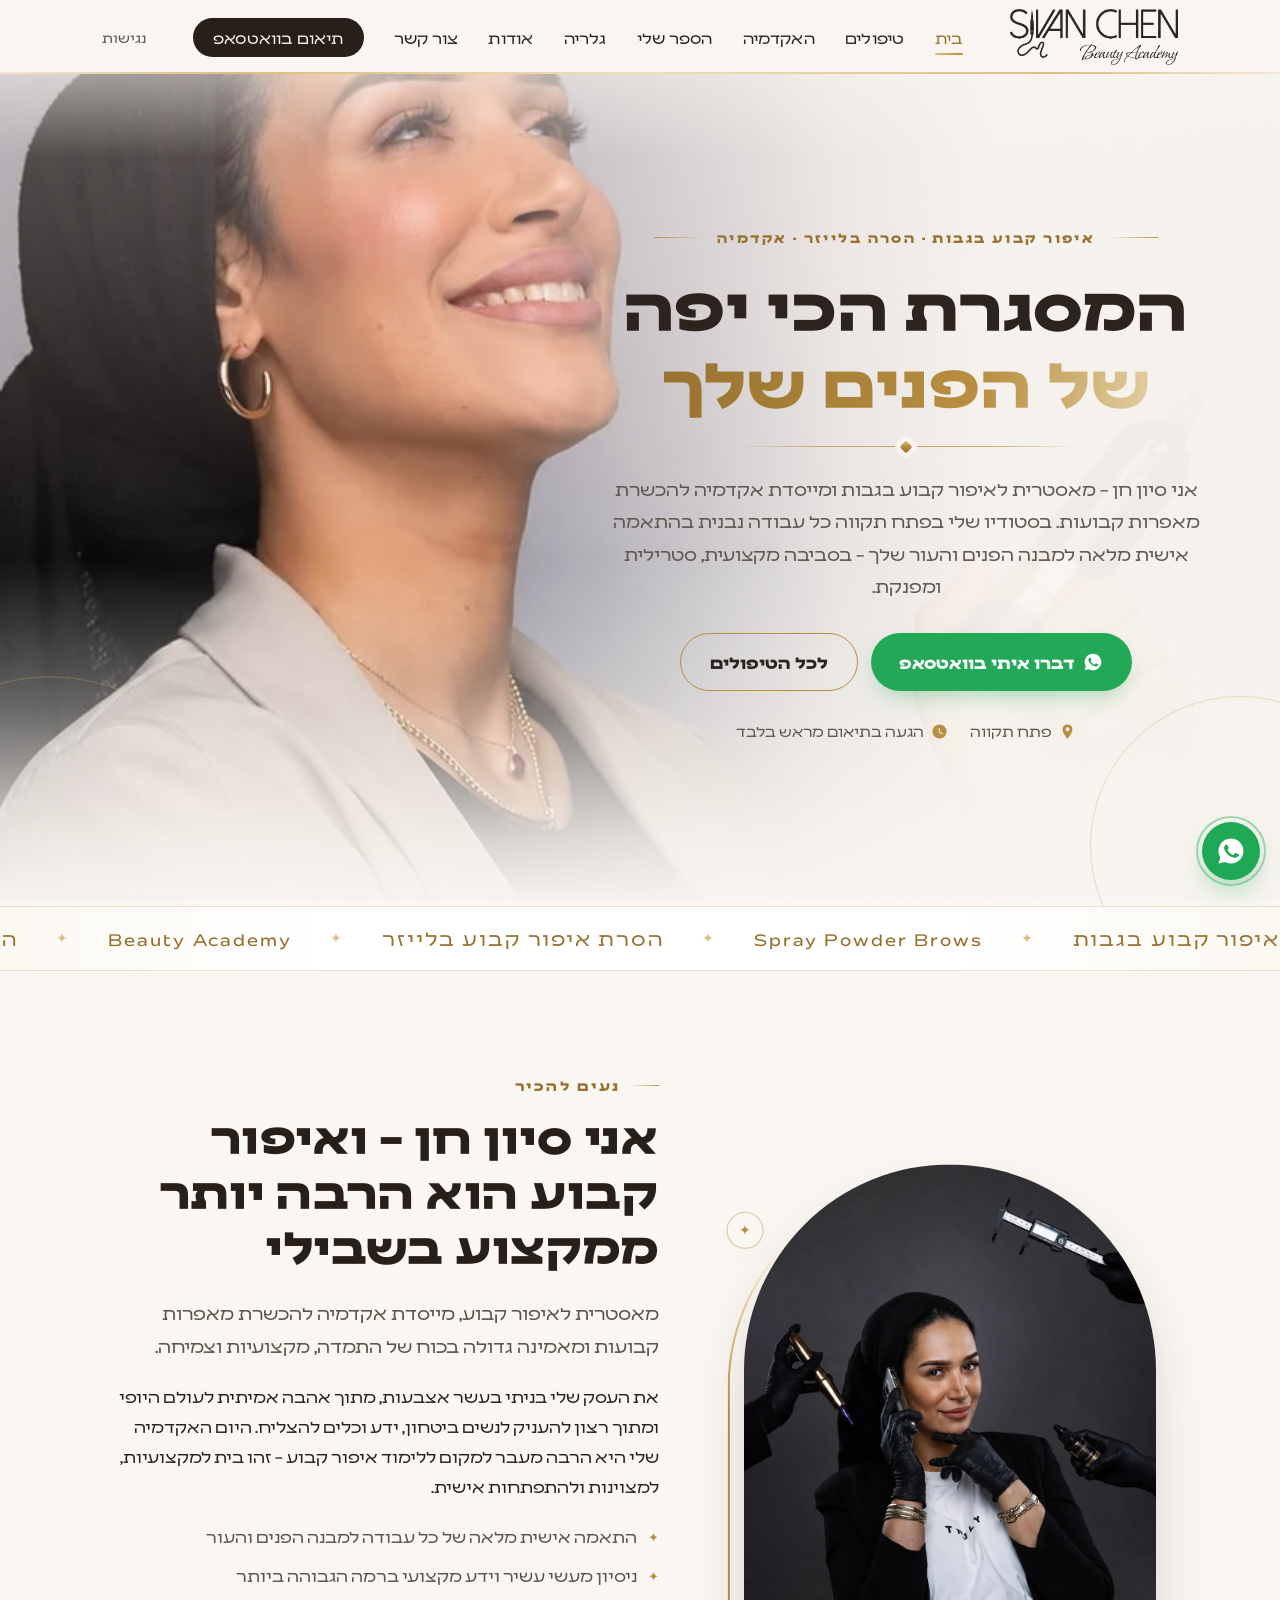
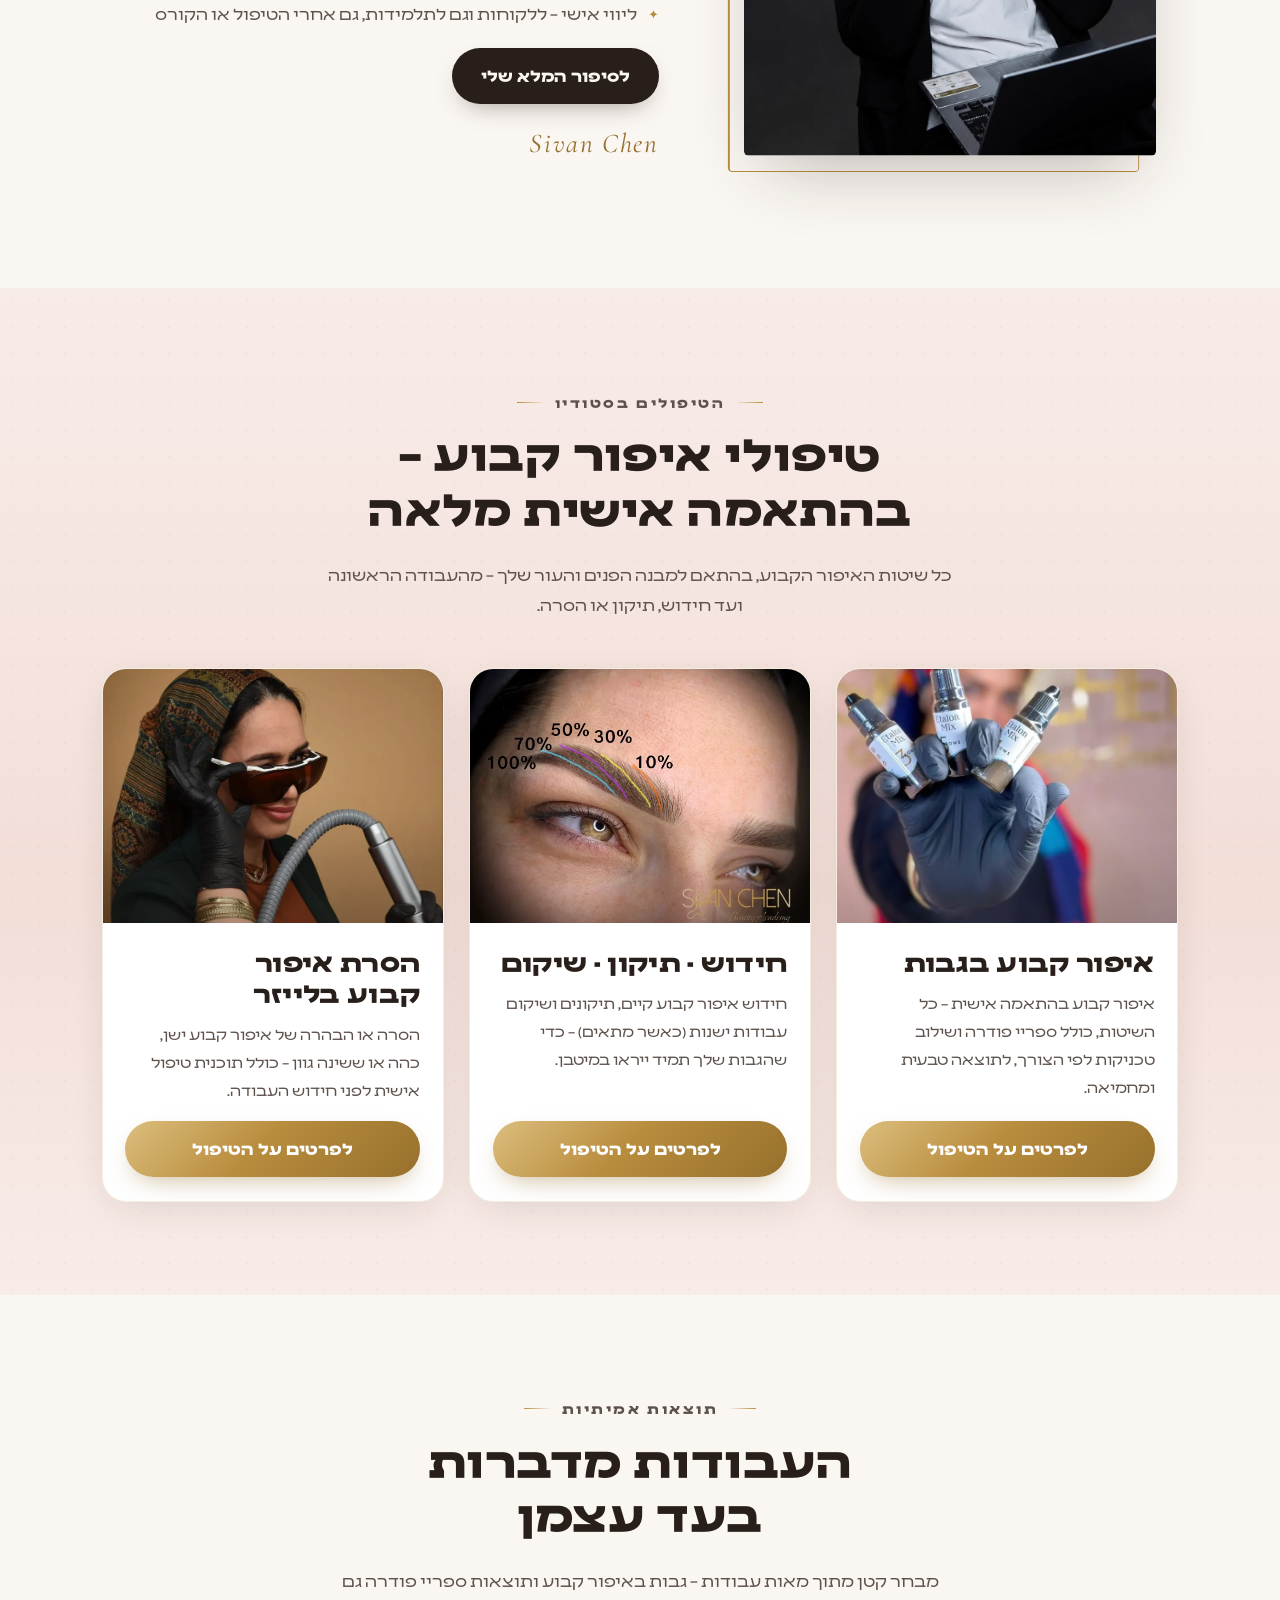
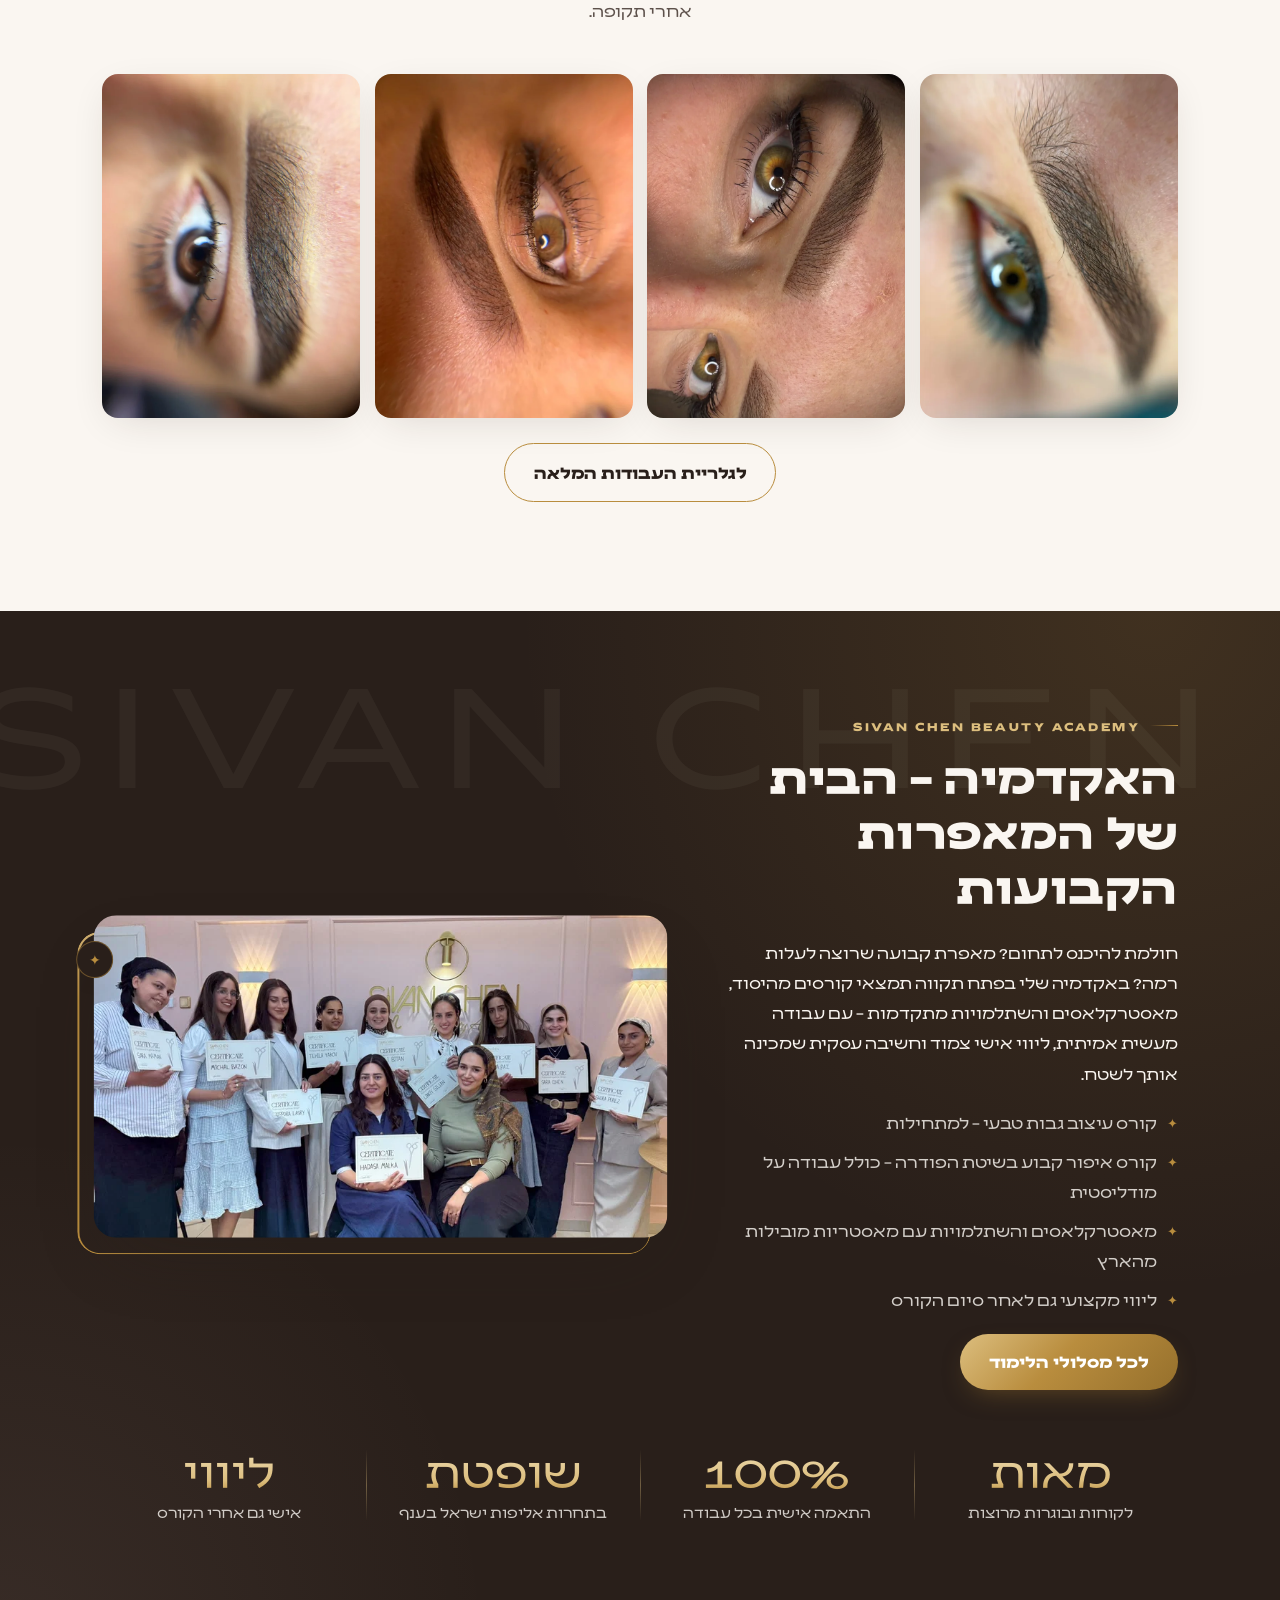
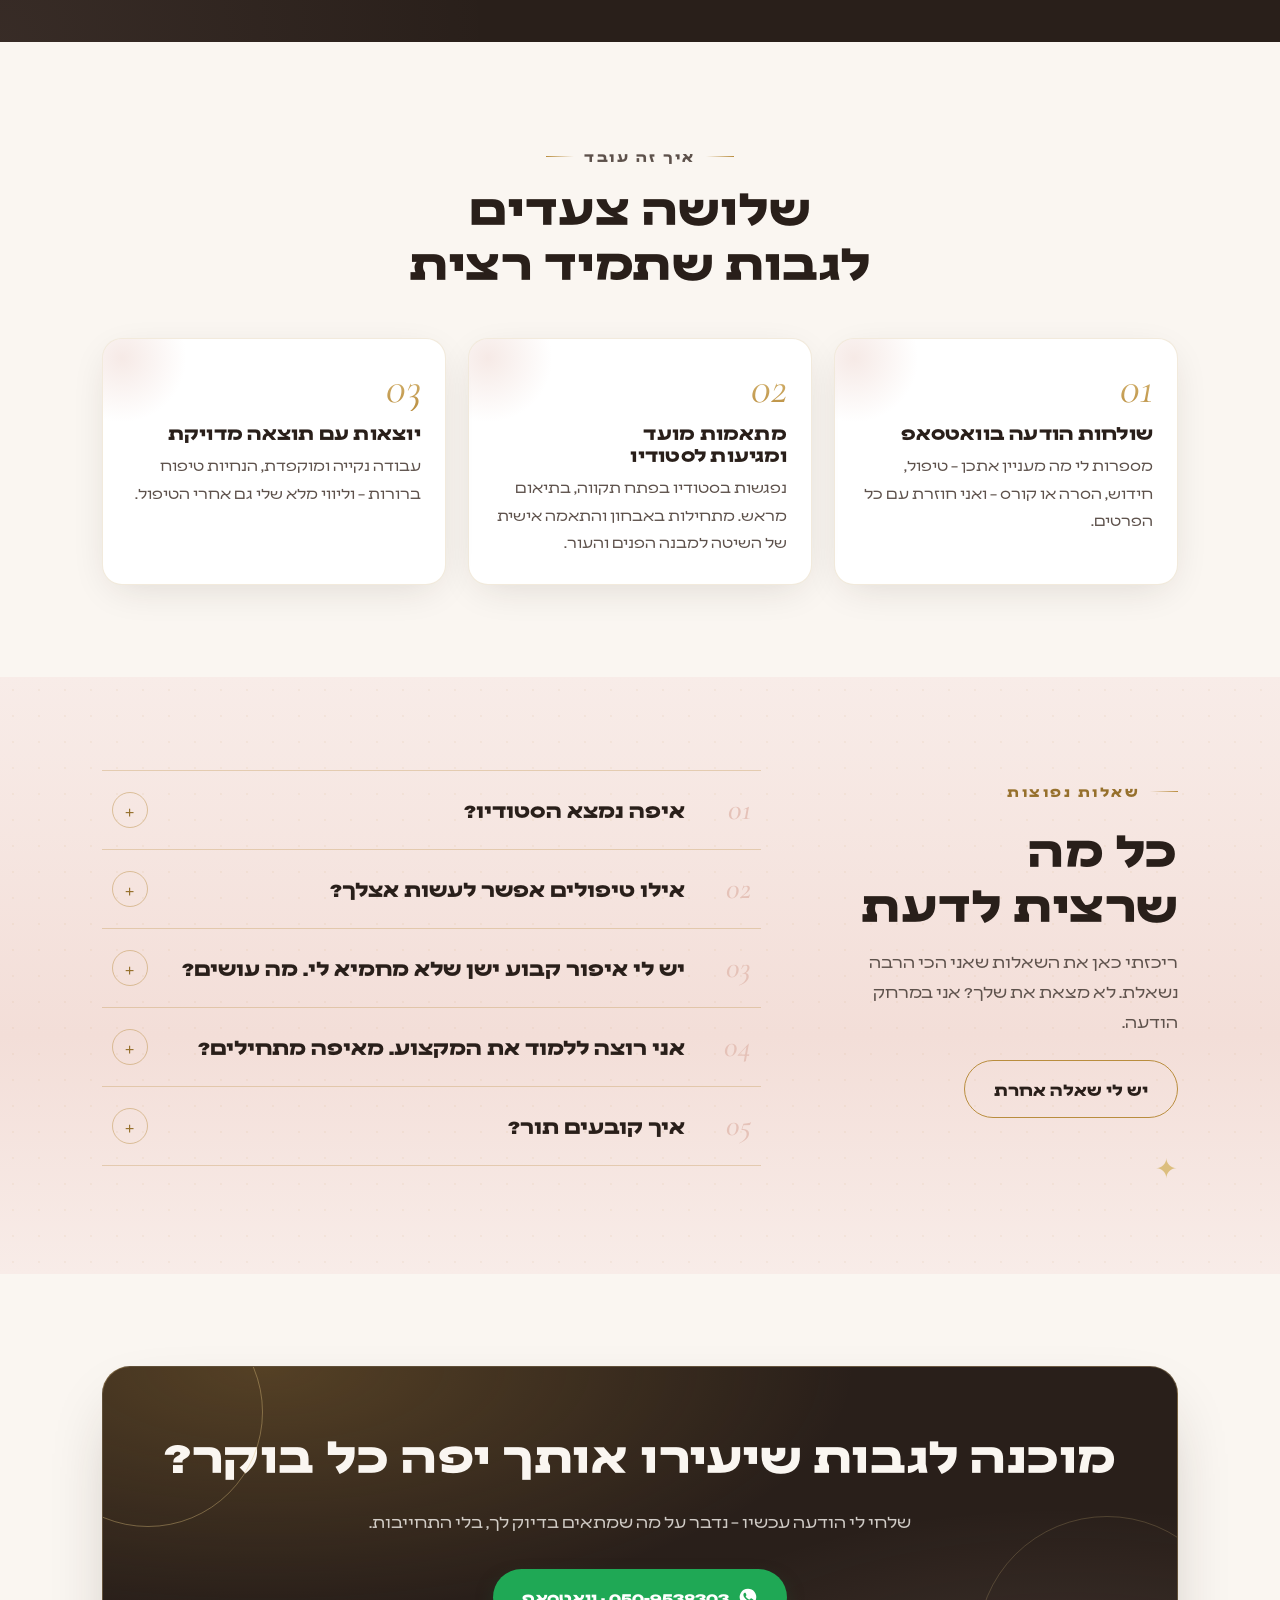
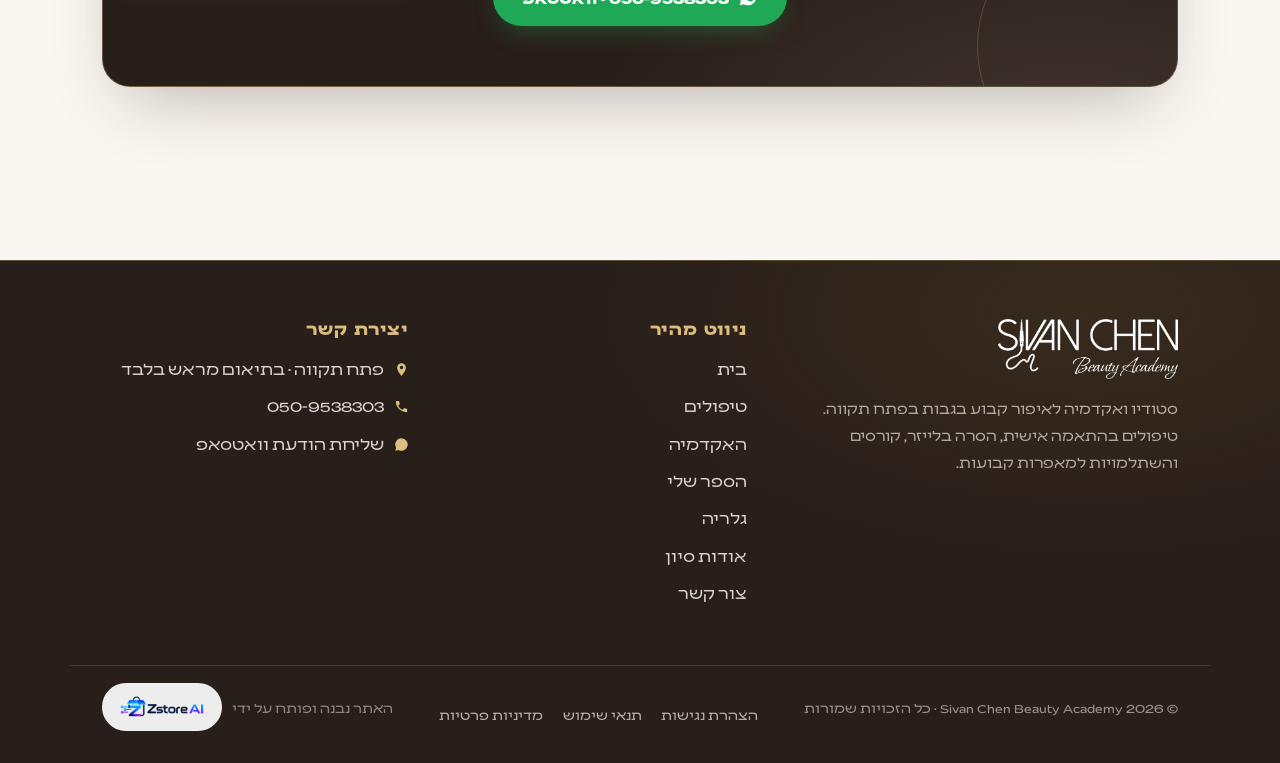
==== commit 8d022cb9: "החלפת קרדיט Zstore בפוטר לתמונת לוגו בצורת גלולה Co-Authored-By: Claude Fable 5 <noreply@anthropic.c" ====
--- a/index.html
+++ b/index.html
@@ -36,7 +36,7 @@
 <link href="https://fonts.googleapis.com/css2?family=Cormorant+Garamond:ital,wght@1,500&display=swap" rel="stylesheet">
 <link rel="preload" as="font" type="font/woff2" href="assets/fonts/Leon-Regular.woff2" crossorigin>
 <link rel="preload" as="font" type="font/woff2" href="assets/fonts/Leon-Heavy.woff2" crossorigin>
-<link rel="stylesheet" href="assets/css/style.css">
+<link rel="stylesheet" href="assets/css/style.css?v=3">
 
 <script type="application/ld+json">
 {
@@ -532,7 +532,7 @@
       <a href="terms.html">תנאי שימוש</a>
       <a href="privacy.html">מדיניות פרטיות</a>
     </nav>
-    <p class="credit">האתר נבנה ופותח על ידי <a href="https://zstore-ai.co.il/" target="_blank" rel="noopener">Zstore-AI</a></p>
+    <p class="credit">האתר נבנה ופותח על ידי <a href="https://zstore-ai.co.il/" target="_blank" rel="noopener" aria-label="Zstore-AI"><img src="assets/img/zstore-ai-logo.png" alt="Zstore AI" width="480" height="160" loading="lazy" decoding="async"></a></p>
   </div>
 </footer>
 
--- a/assets/css/style.css
+++ b/assets/css/style.css
@@ -353,7 +353,7 @@
     min-height: min(calc(100svh - 68px), 880px);
   }
   /* הדמות נעוצה בקצה — הקיר המורחב ממלא את שאר הרוחב, בלי זום מיותר */
-  .hero-media img { object-position: 0% 22%; }
+  .hero-media img { object-position: 0% 30%; }
   /* המסה אל אזור הטקסט (מוגדרת בפיקסלים כדי שהדמות לא תישטף במסכים רחבים)
      + המסה תחתונה אל הדף + חימום בלאש עדין למעלה */
   .hero-veil {
@@ -935,23 +935,33 @@
   display: flex; flex-wrap: wrap; gap: .6rem 1.6rem; justify-content: space-between; align-items: center;
 }
 .footer-bottom a { color: rgba(250, 246, 241, .7); }
-/* קרדיט בנייה — שם המפתח בזהב עדין, מודגש קלות */
-.footer-bottom .credit { color: rgba(250, 246, 241, .5); }
+/* קרדיט בנייה — לוגו Zstore AI על צ'יפ גלולה בהיר, קריא על רקע הפוטר הכהה */
+.footer-bottom .credit {
+  color: rgba(250, 246, 241, .5);
+  display: inline-flex; align-items: center; gap: 10px; flex-wrap: wrap;
+}
 .footer-bottom .credit a {
-  color: var(--gold-light);
-  font-weight: 600;
-  letter-spacing: .02em;
-  white-space: nowrap;              /* שהשם לא יישבר לשתי שורות במובייל */
-  text-underline-offset: 3px;
-  transition: color .25s var(--ease-lux);
+  display: inline-flex; align-items: center;
+  padding: 8px 14px;
+  border-radius: 999px;
+  background: rgba(255, 255, 255, .92);
+  border: 1px solid rgba(255, 255, 255, .2);
+  transition: transform .15s, box-shadow .2s;
+}
+.footer-bottom .credit img {
+  display: block; height: 30px; width: auto;
 }
 .footer-bottom .credit a:hover,
-.footer-bottom .credit a:focus-visible { color: var(--champagne); text-decoration: underline; }
+.footer-bottom .credit a:focus-visible {
+  transform: translateY(-2px);
+  box-shadow: 0 6px 24px rgba(0, 0, 0, .35);
+}
 
 @media (max-width: 719px) {
   .footer-bottom { justify-content: center; text-align: center; }
   .footer-bottom > * { width: 100%; }
   .footer-bottom nav { justify-content: center; }
+  .footer-bottom .credit { justify-content: center; }
 }
 
 /* ============ floating WhatsApp ============ */
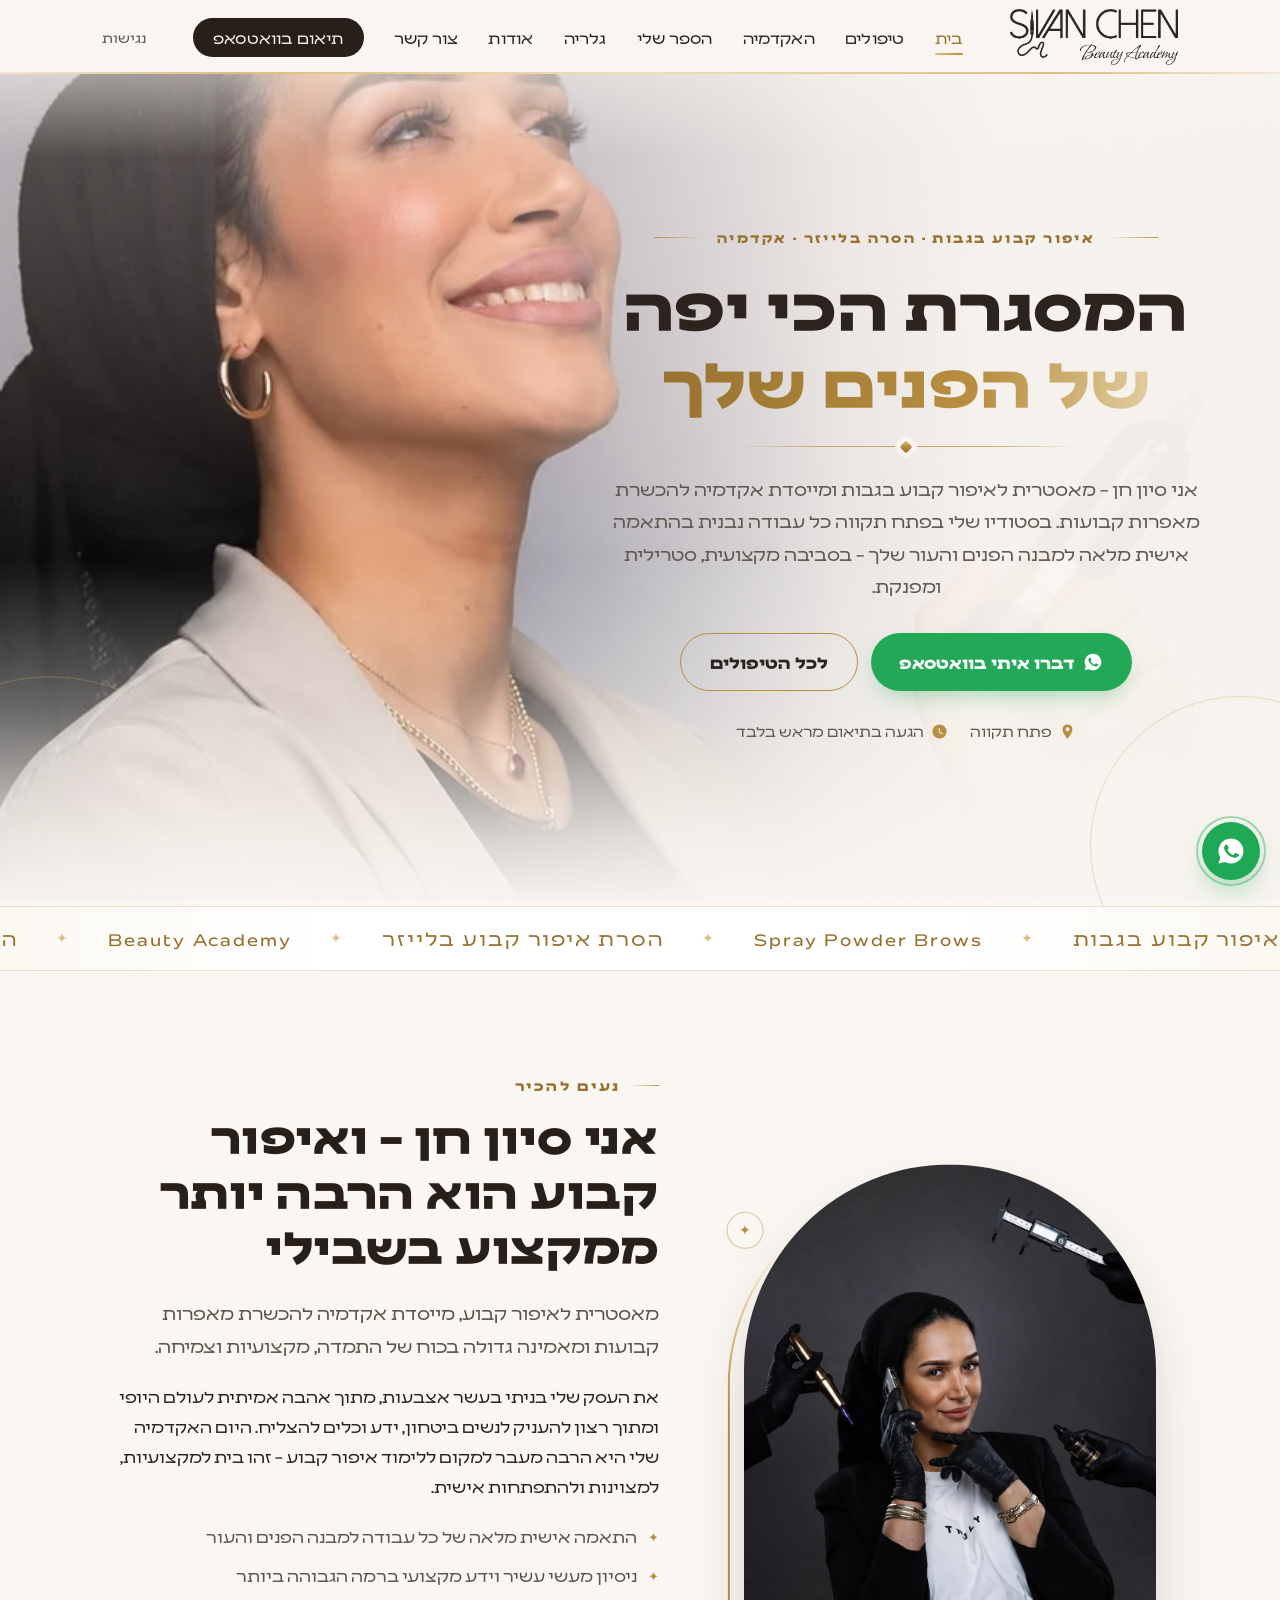
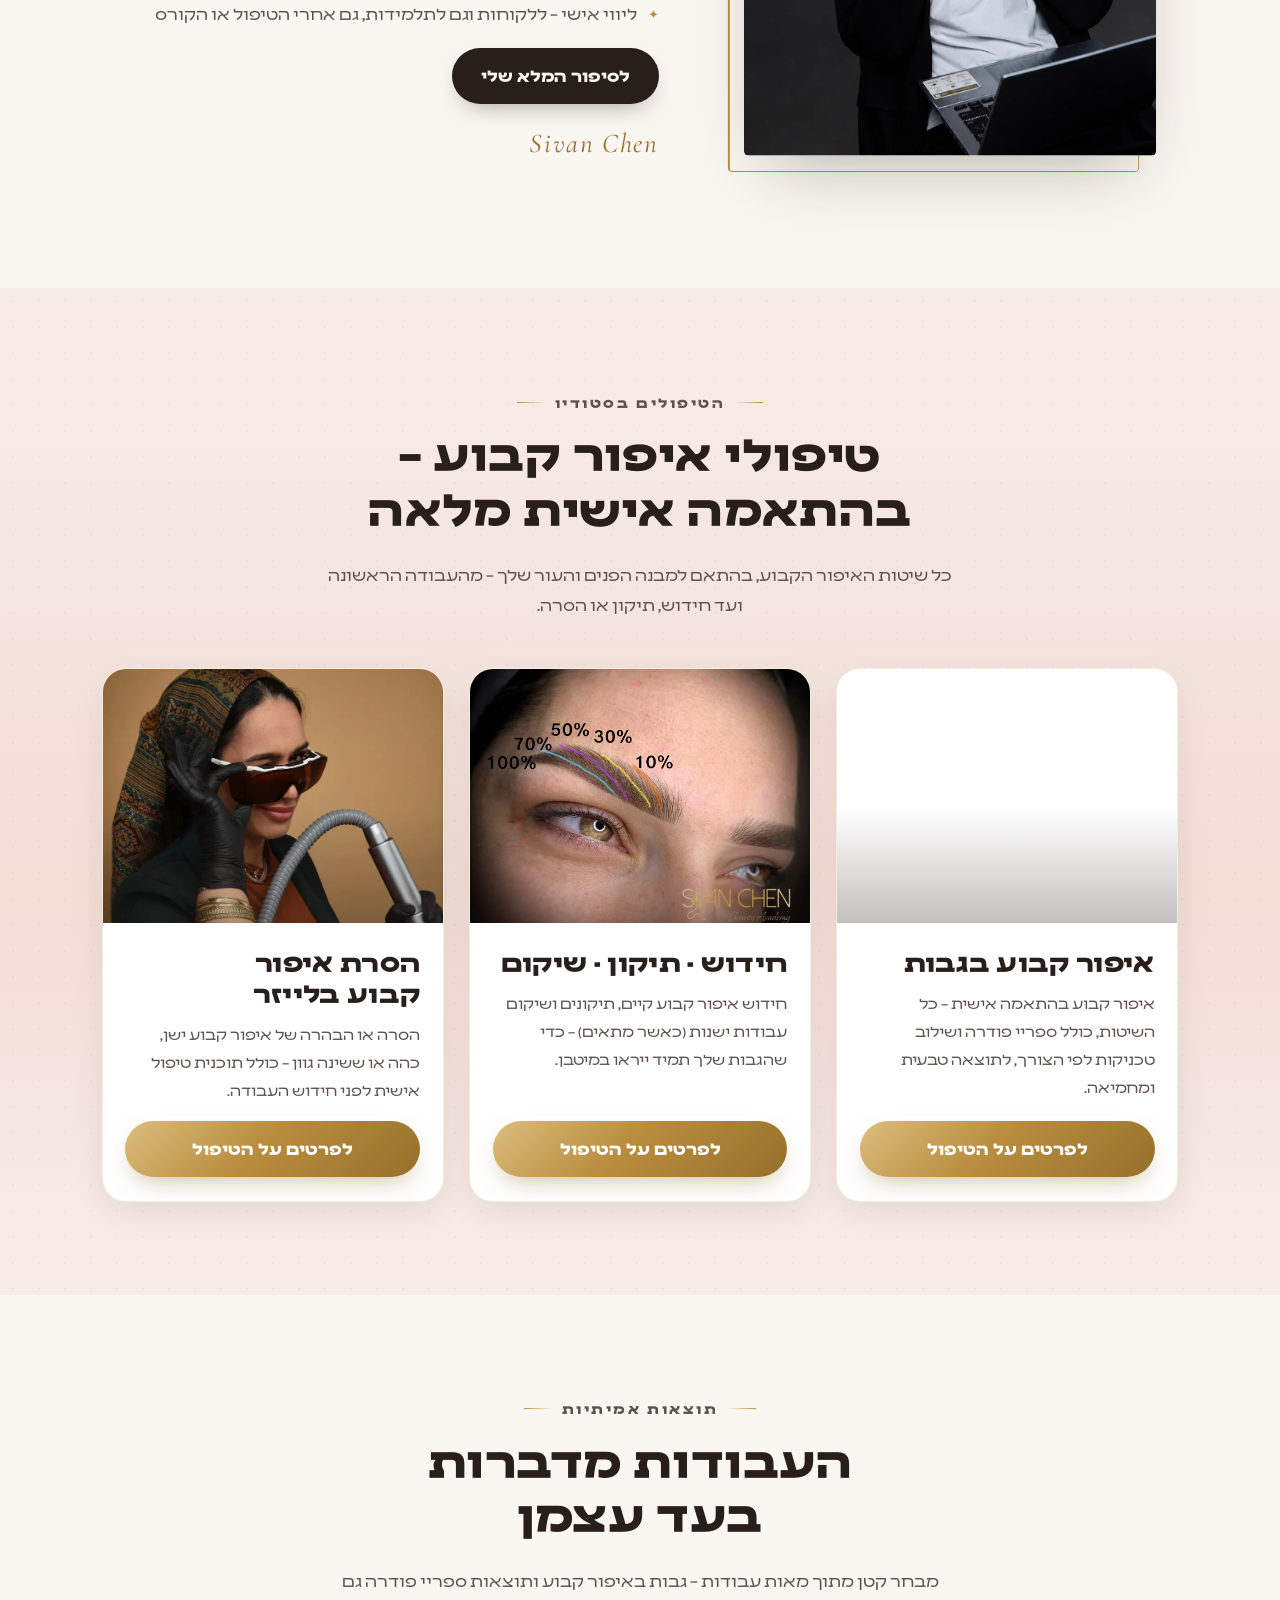
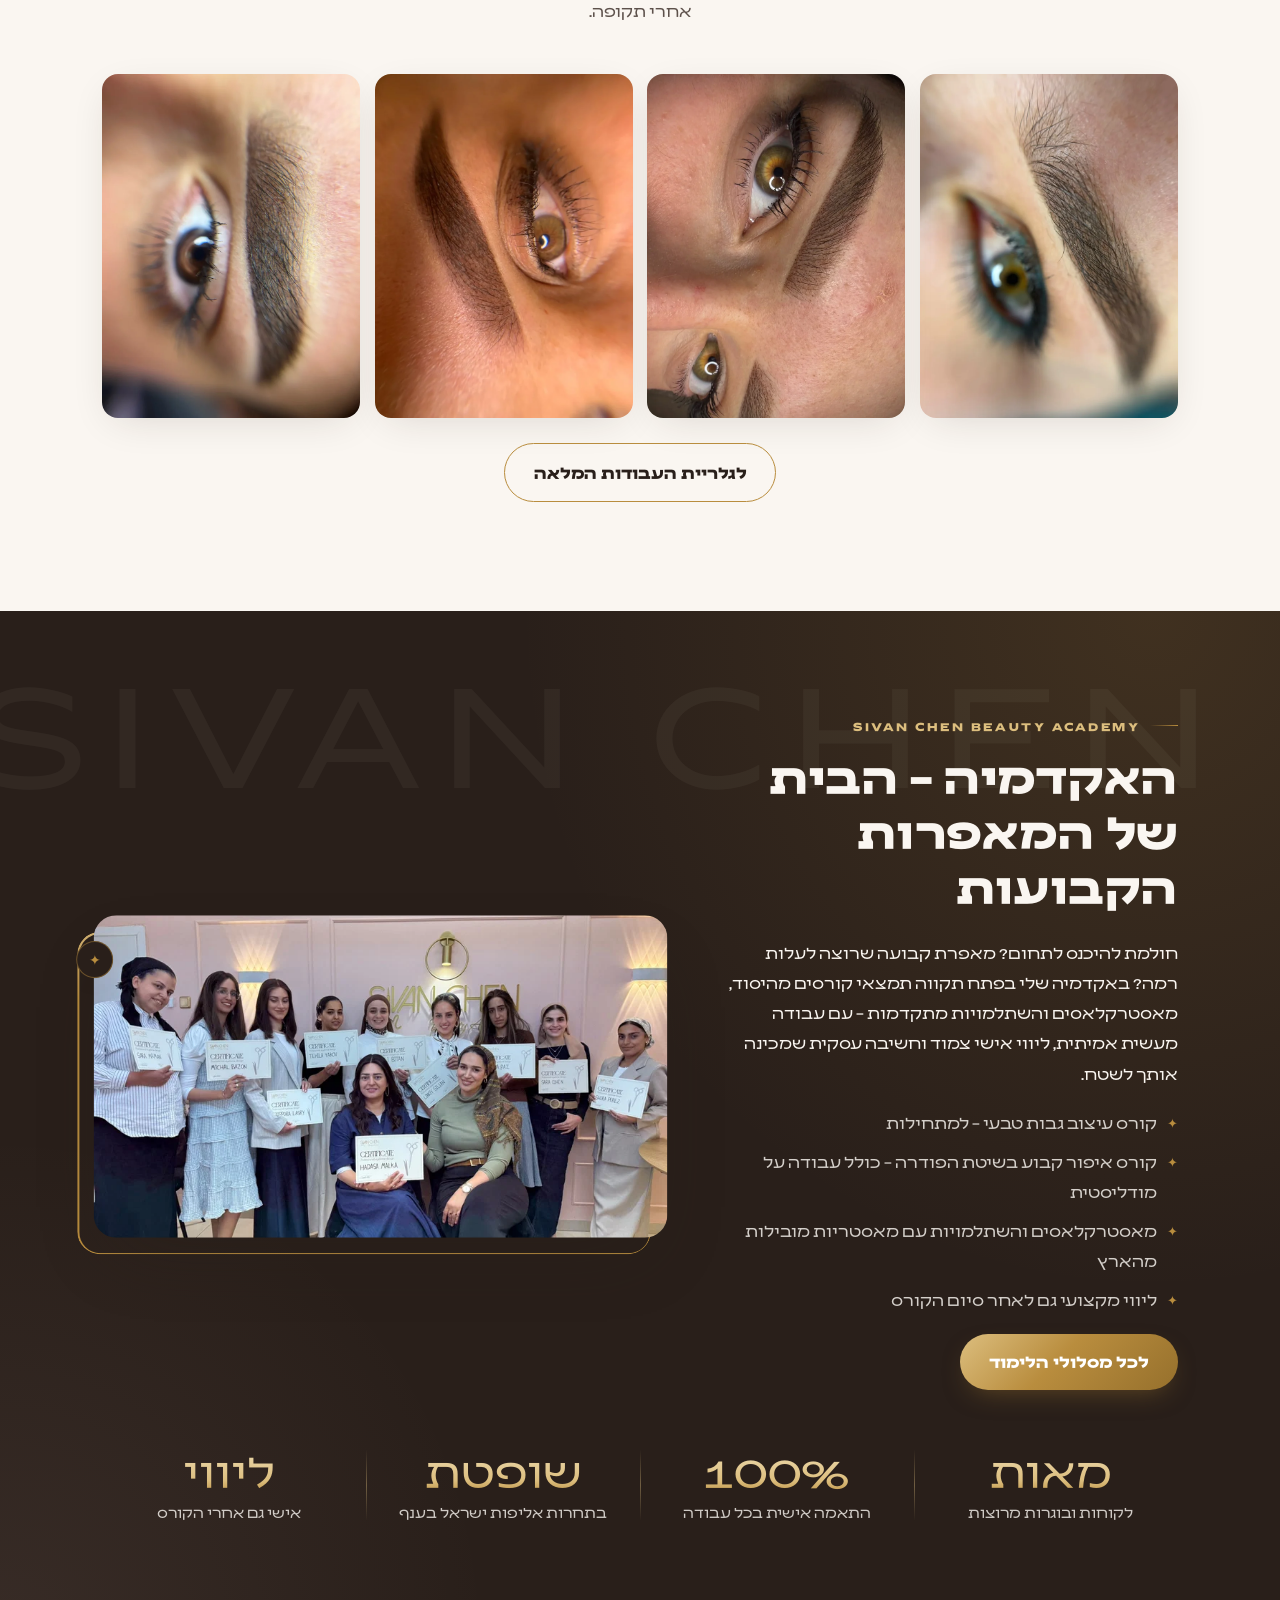
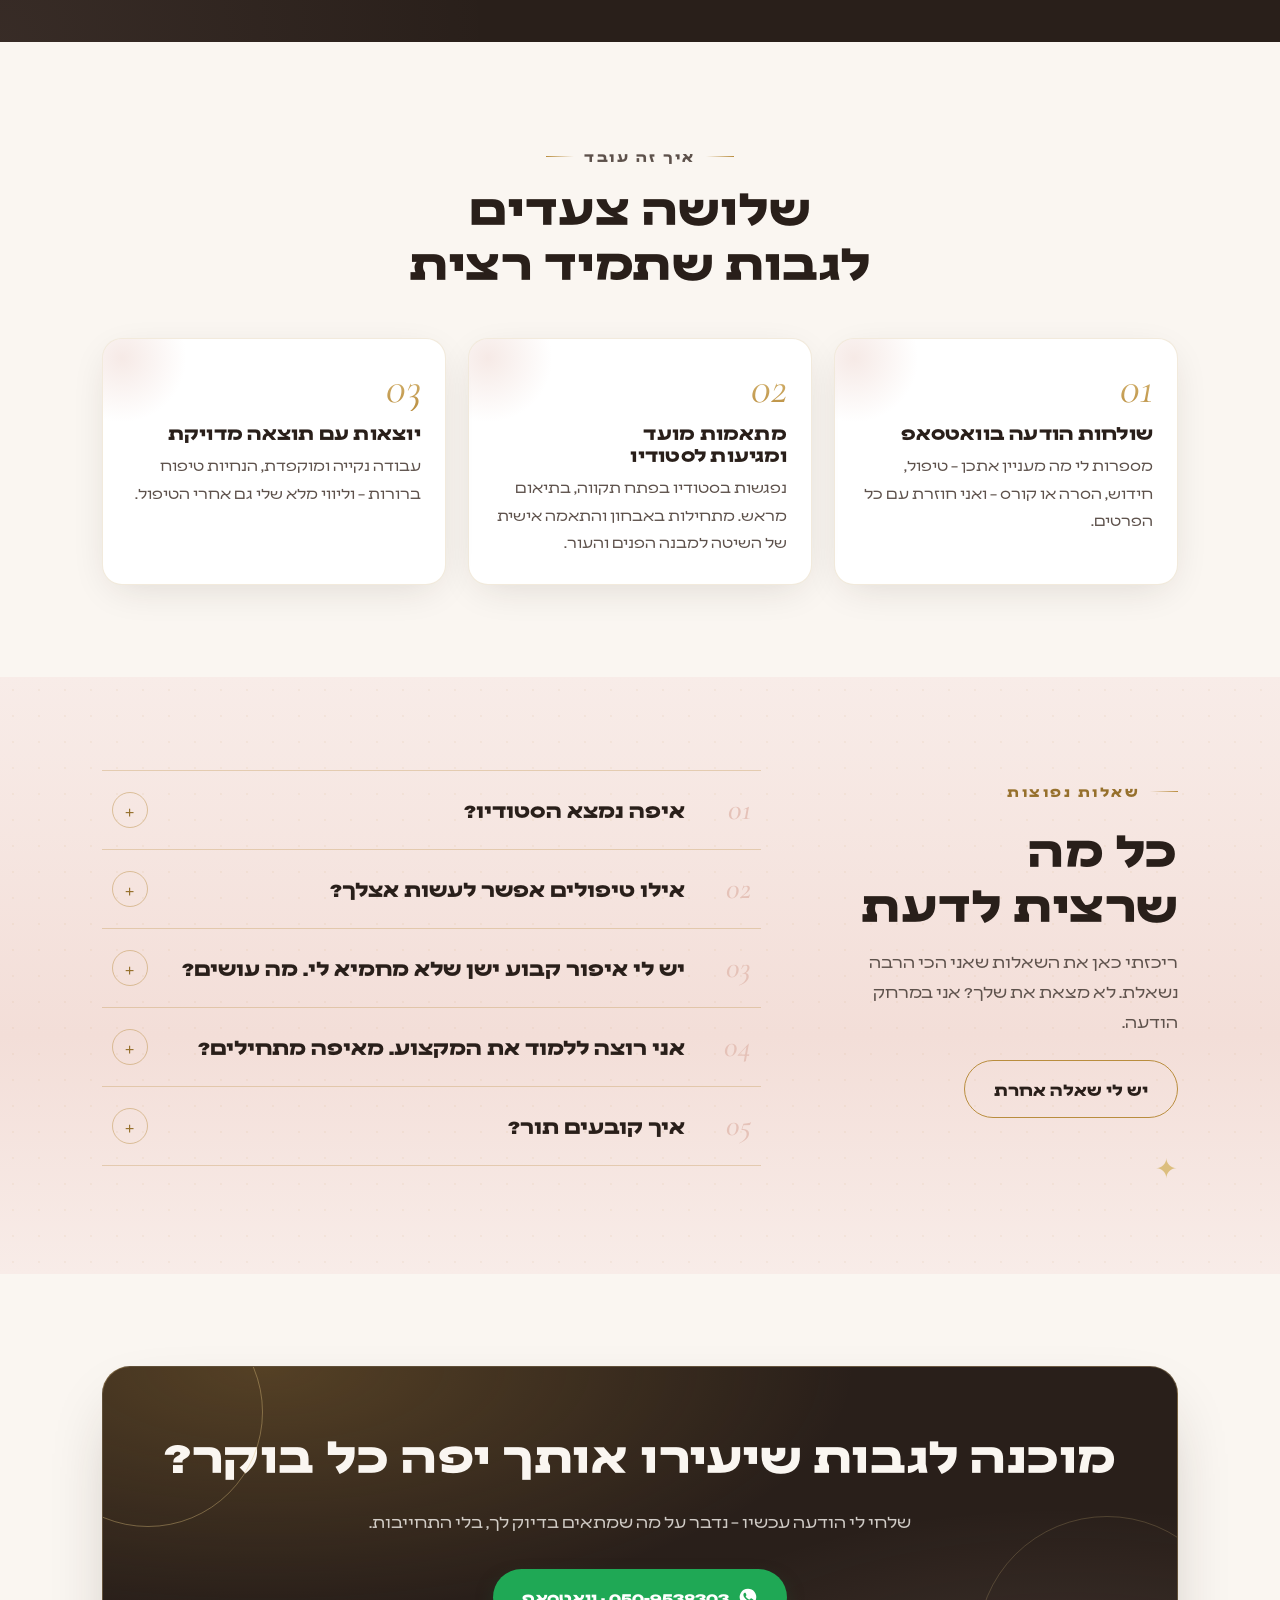
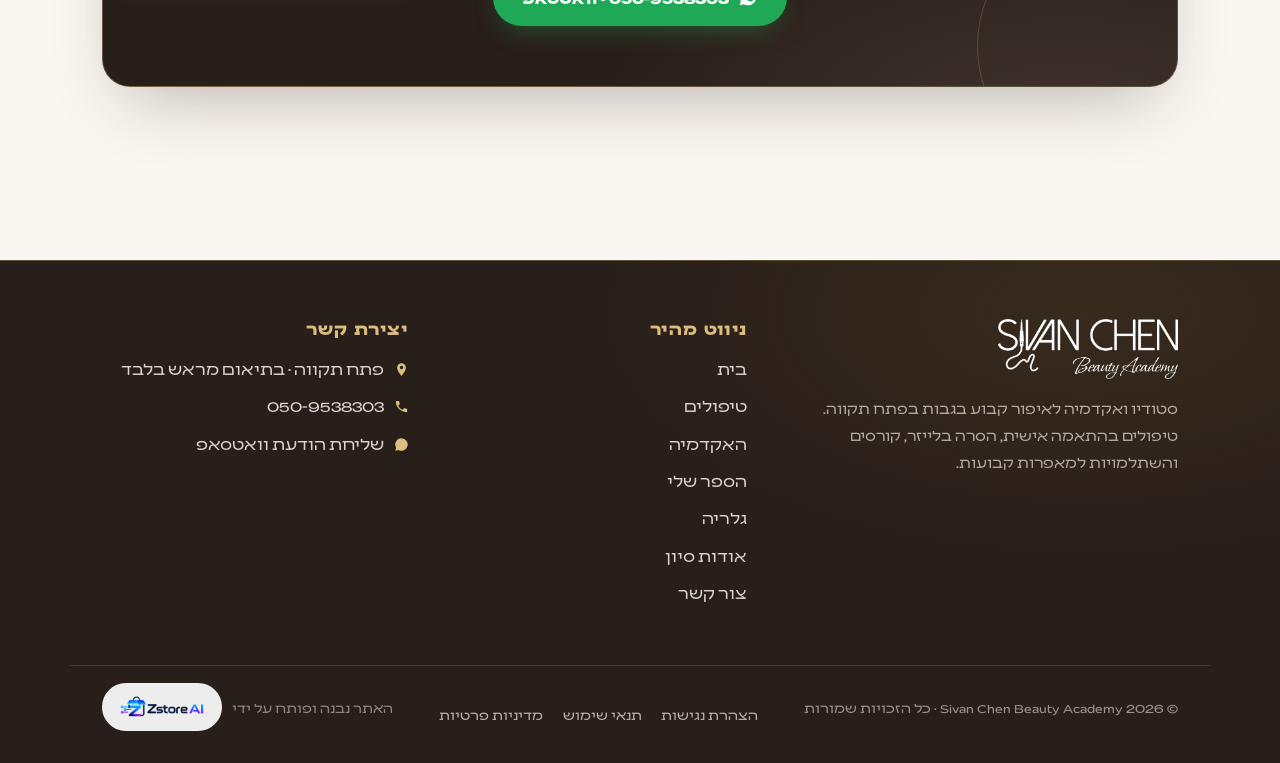
==== commit 359efaa5: "מובייל: כיתוב הקרדיט מעל הלוגו, ממורכזים Co-Authored-By: Claude Fable 5 <noreply@anthropic.com>" ====
--- a/index.html
+++ b/index.html
@@ -36,7 +36,7 @@
 <link href="https://fonts.googleapis.com/css2?family=Cormorant+Garamond:ital,wght@1,500&display=swap" rel="stylesheet">
 <link rel="preload" as="font" type="font/woff2" href="assets/fonts/Leon-Regular.woff2" crossorigin>
 <link rel="preload" as="font" type="font/woff2" href="assets/fonts/Leon-Heavy.woff2" crossorigin>
-<link rel="stylesheet" href="assets/css/style.css?v=3">
+<link rel="stylesheet" href="assets/css/style.css?v=4">
 
 <script type="application/ld+json">
 {
--- a/assets/css/style.css
+++ b/assets/css/style.css
@@ -961,7 +961,13 @@
   .footer-bottom { justify-content: center; text-align: center; }
   .footer-bottom > * { width: 100%; }
   .footer-bottom nav { justify-content: center; }
-  .footer-bottom .credit { justify-content: center; }
+  /* קרדיט במובייל — הכיתוב למעלה והלוגו מתחתיו, ממורכזים */
+  .footer-bottom .credit {
+    flex-direction: column;
+    align-items: center;
+    justify-content: center;
+    gap: .55rem;
+  }
 }
 
 /* ============ floating WhatsApp ============ */
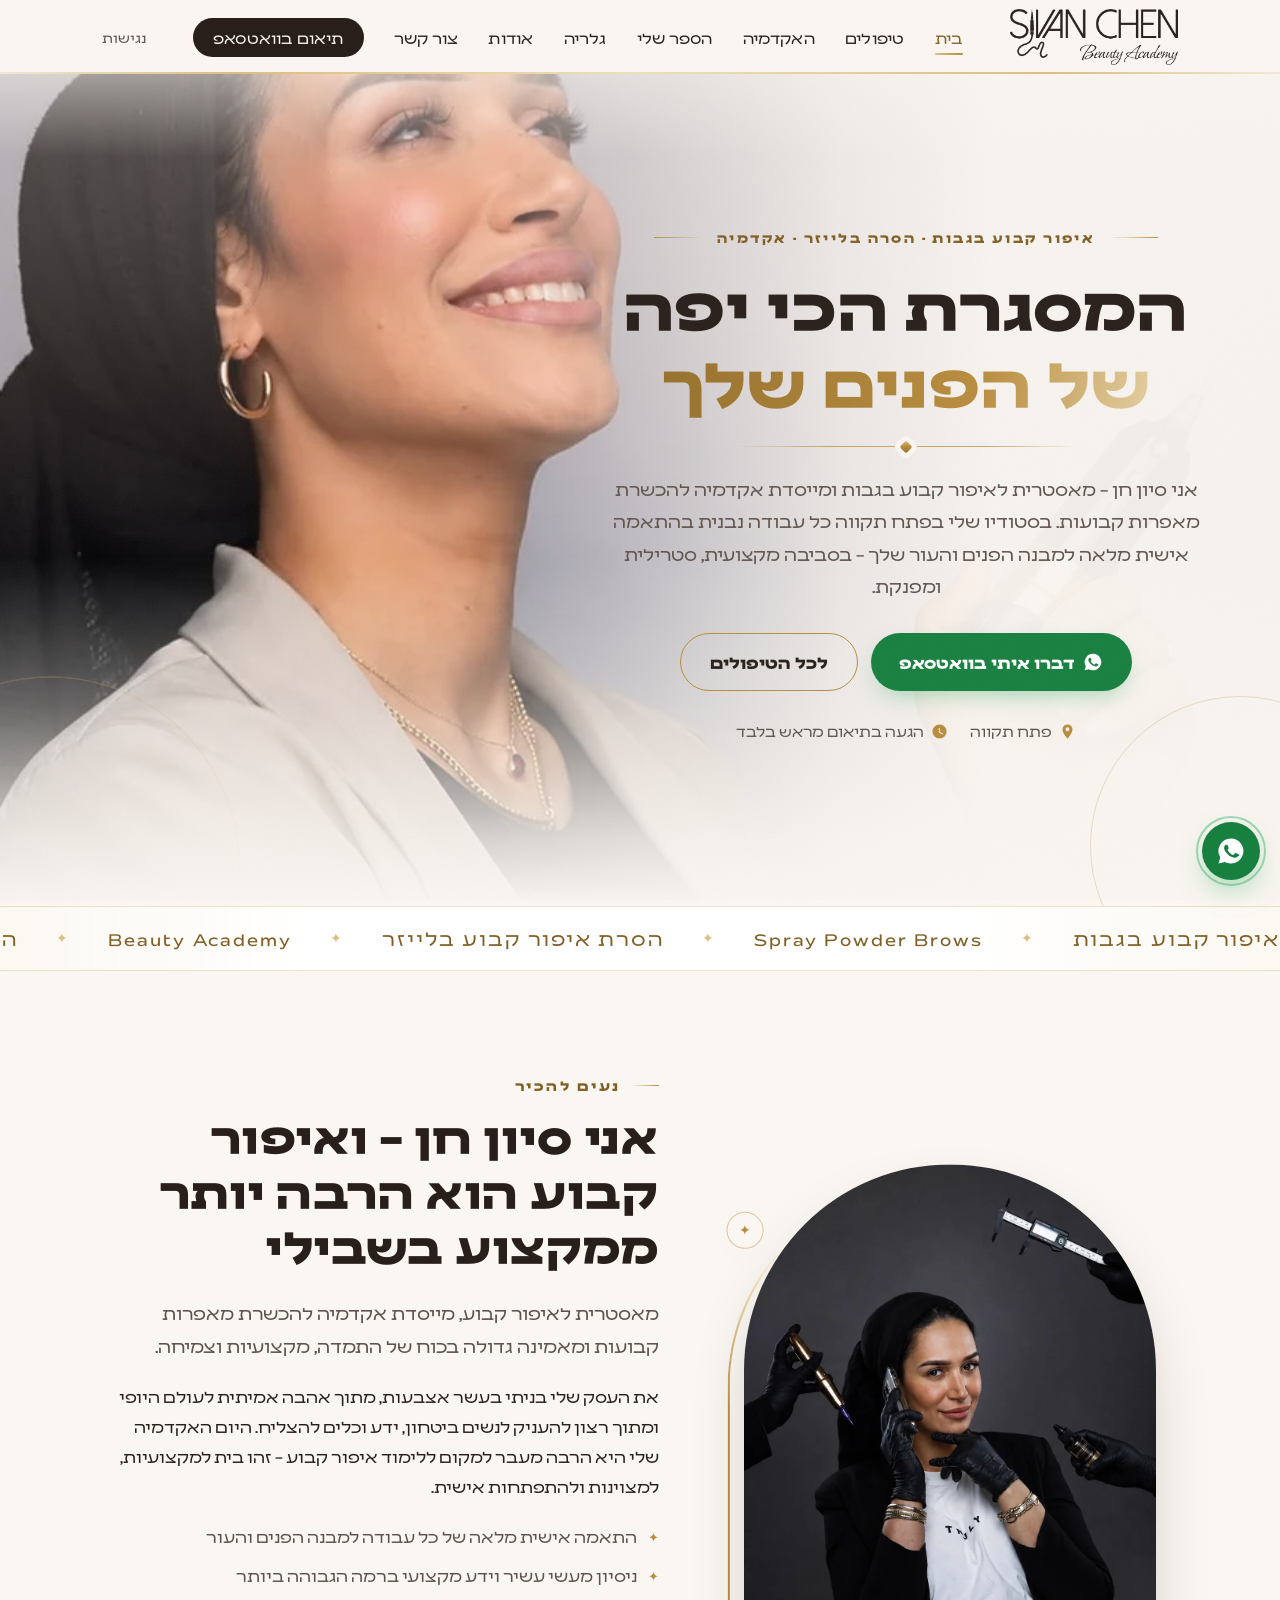
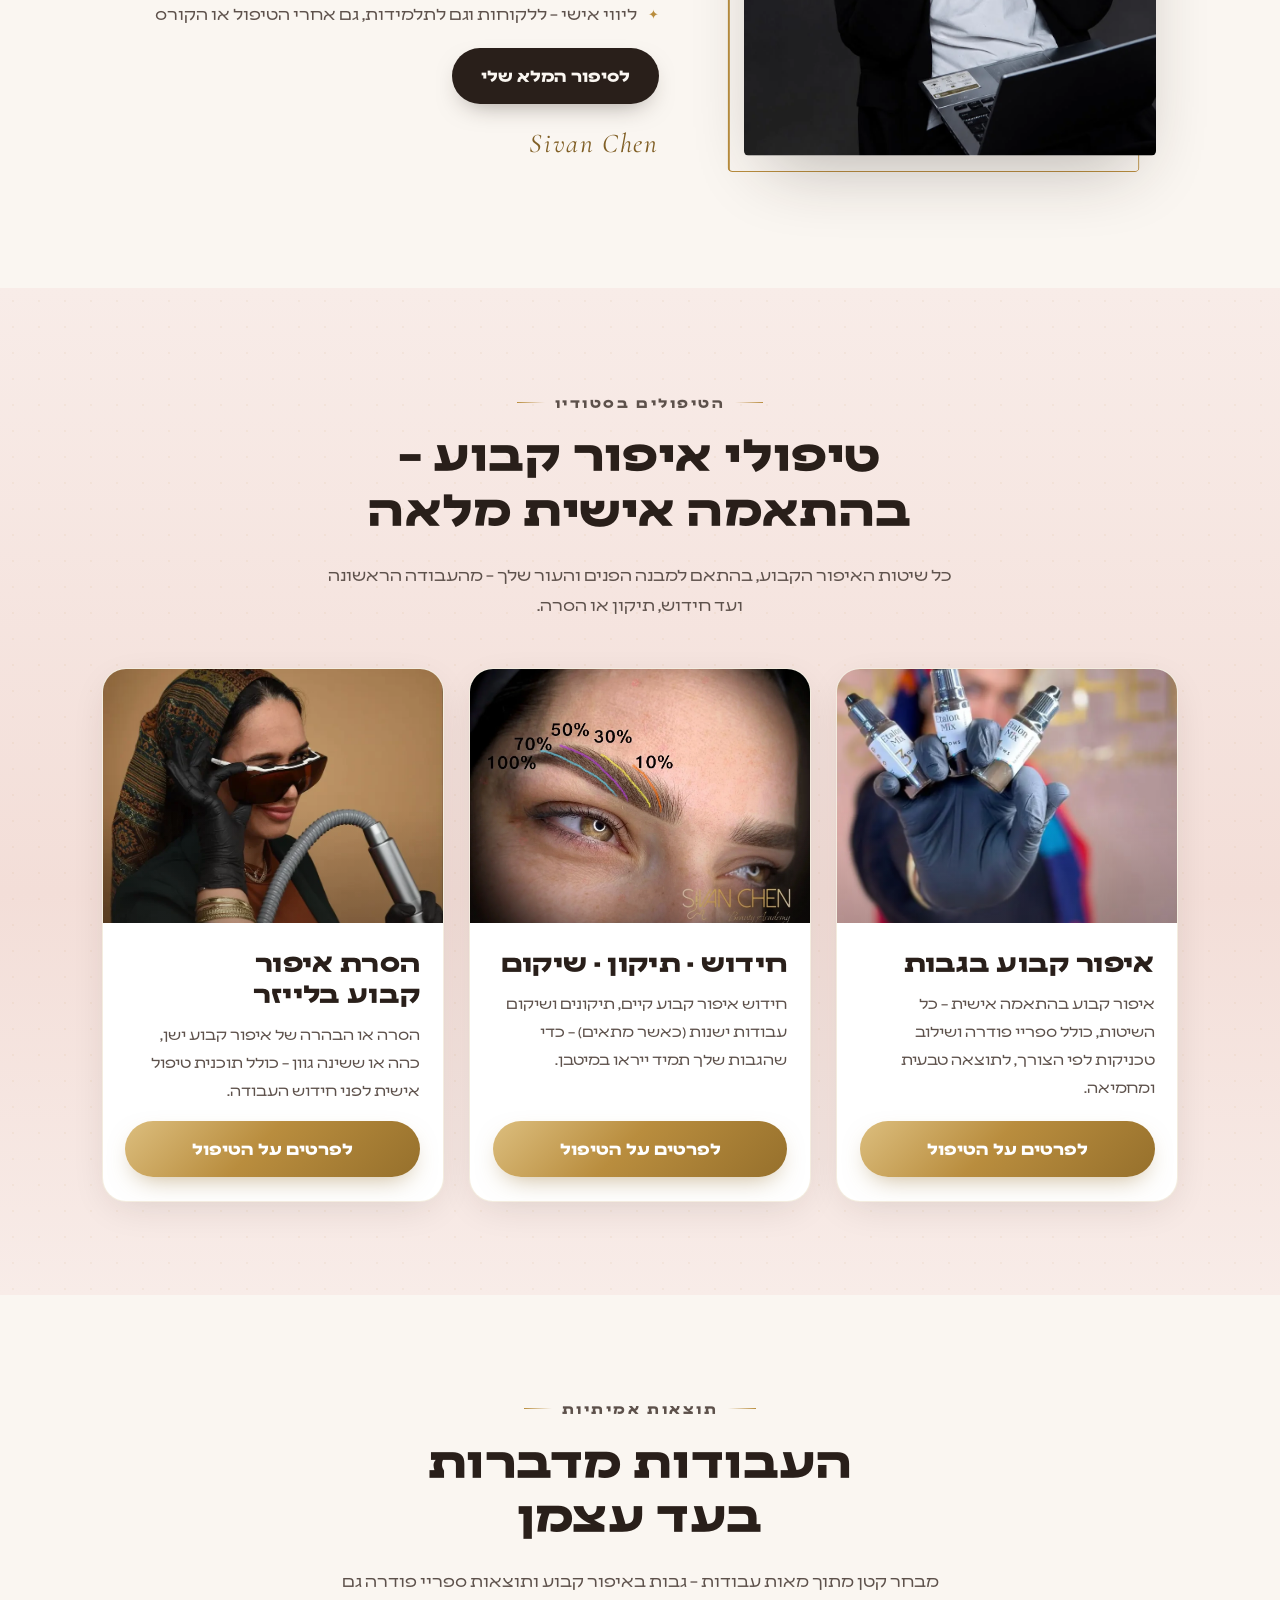
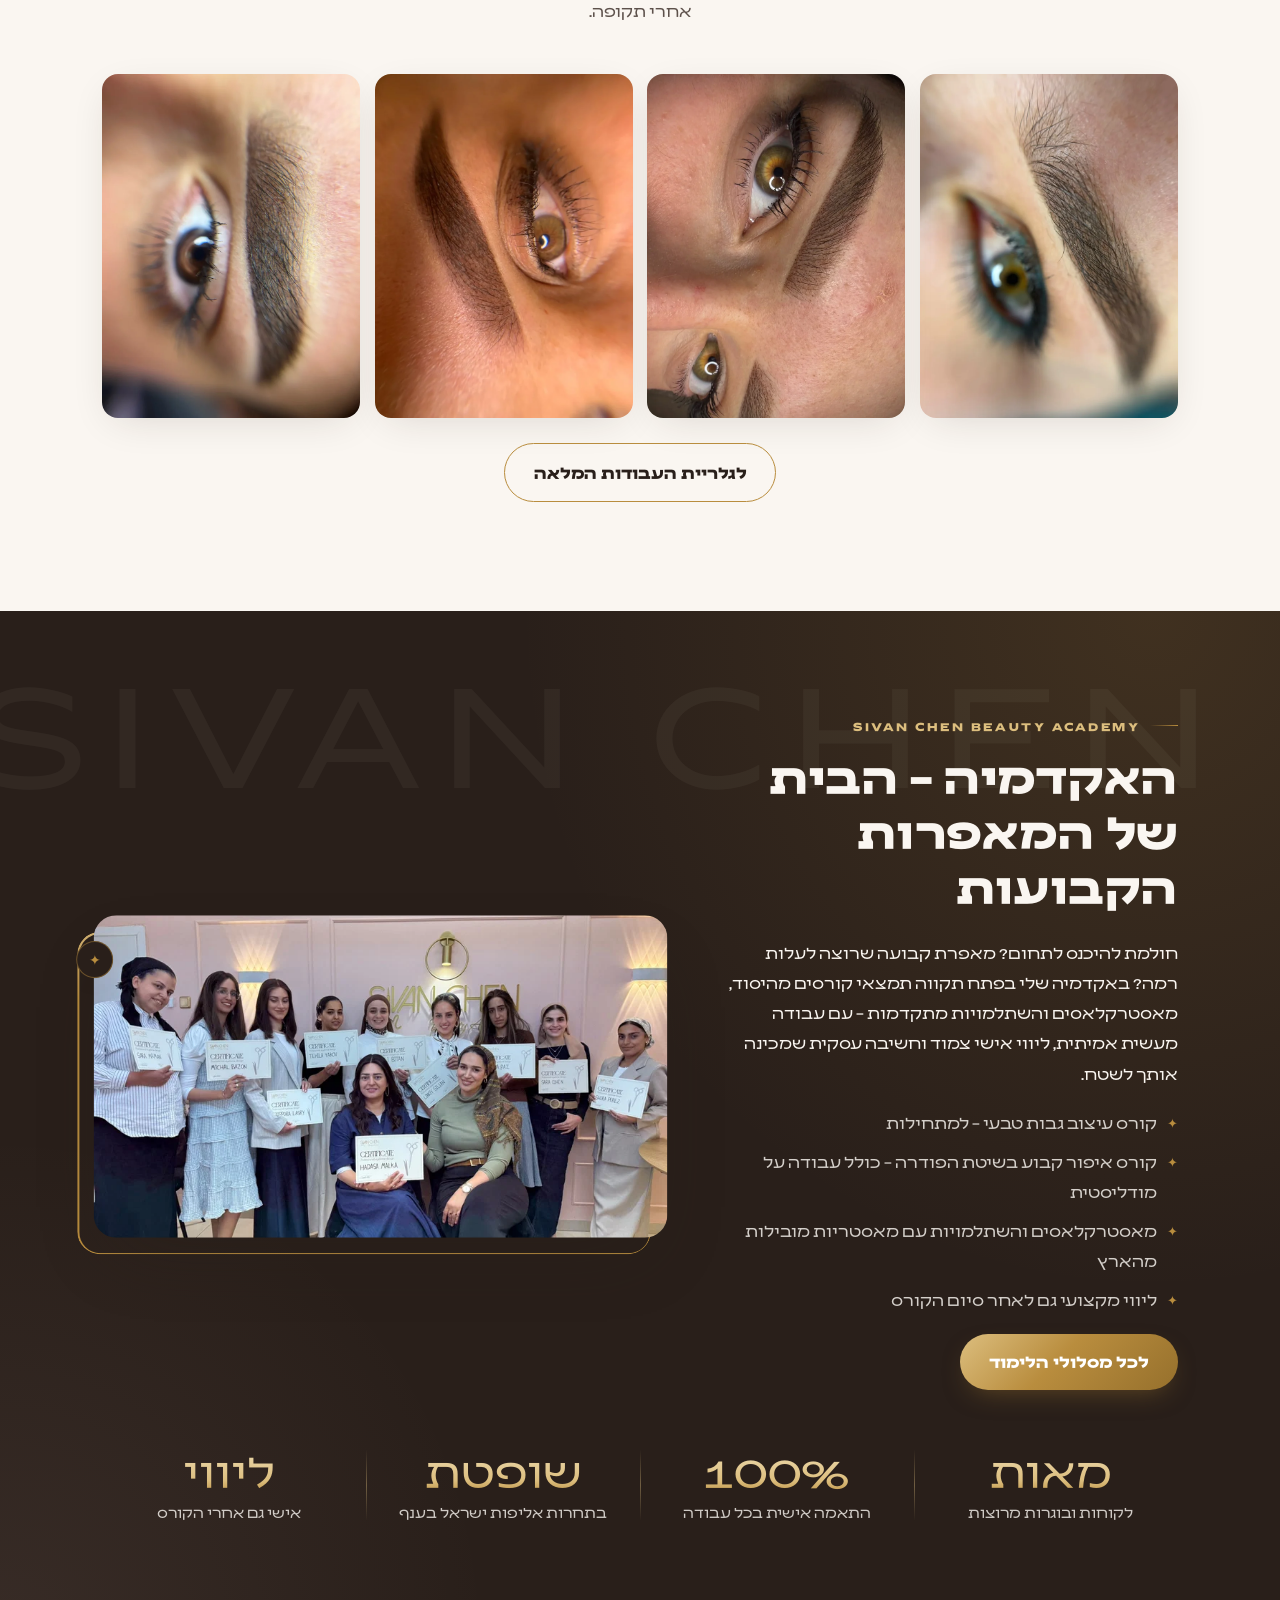
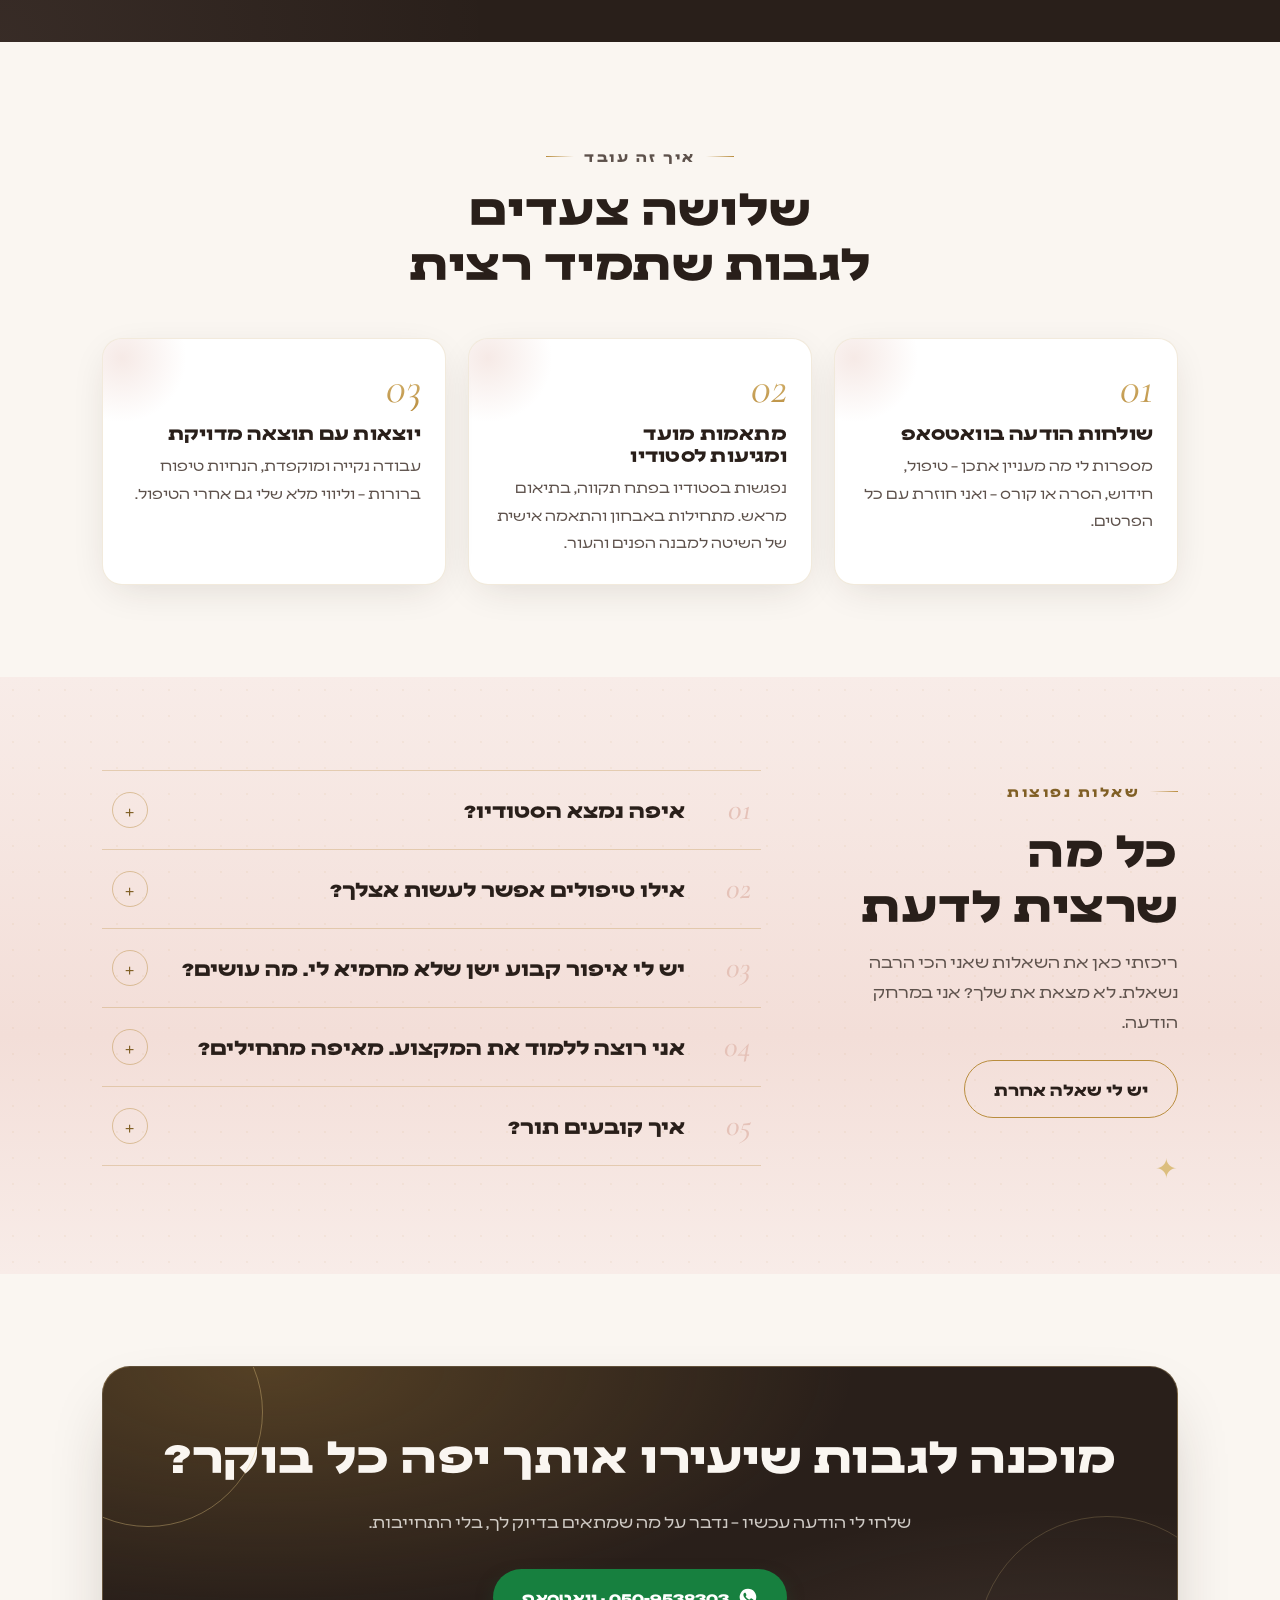
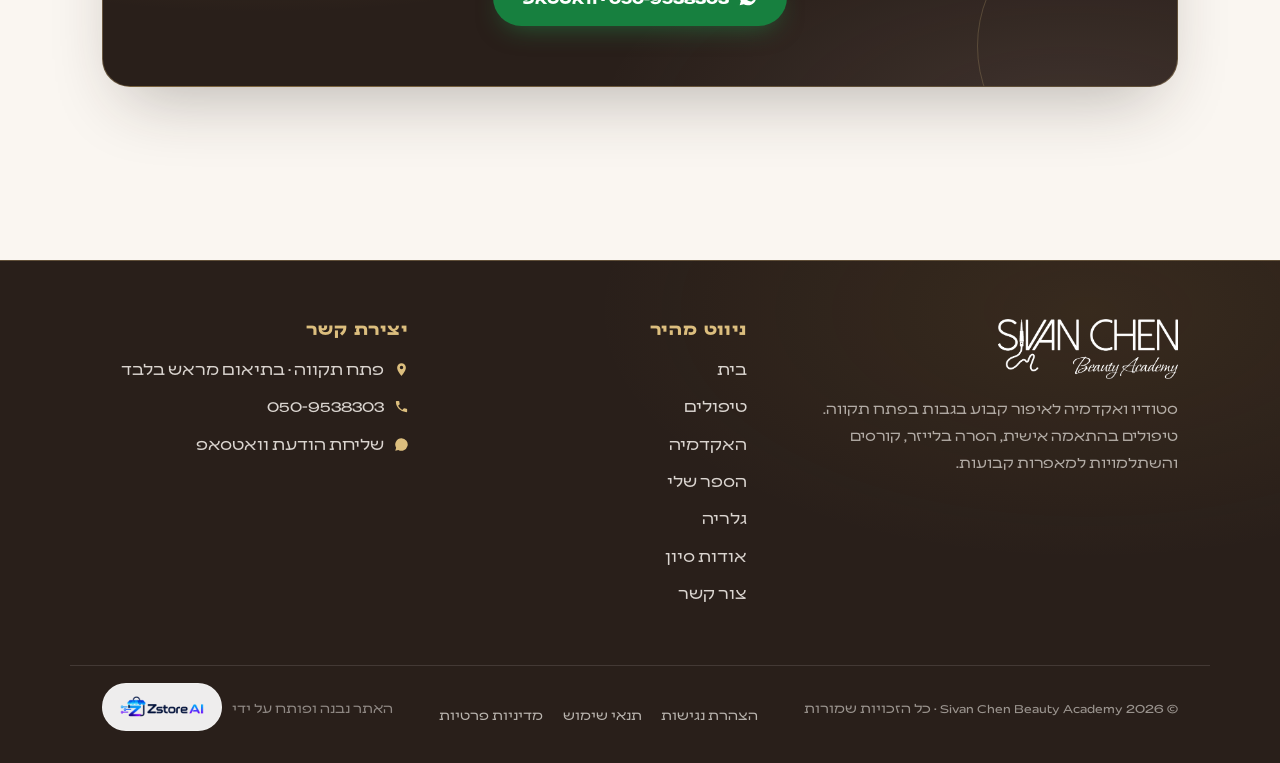
==== commit 8ac3c140: "נגישות: תיקון ניגודיות צבעים לפי ת"י 5568 / WCAG 2.1 AA טוקן --gold-text חדש לטקסט זהוב, העמקת ירוק " ====
--- a/index.html
+++ b/index.html
@@ -36,7 +36,7 @@
 <link href="https://fonts.googleapis.com/css2?family=Cormorant+Garamond:ital,wght@1,500&display=swap" rel="stylesheet">
 <link rel="preload" as="font" type="font/woff2" href="assets/fonts/Leon-Regular.woff2" crossorigin>
 <link rel="preload" as="font" type="font/woff2" href="assets/fonts/Leon-Heavy.woff2" crossorigin>
-<link rel="stylesheet" href="assets/css/style.css?v=4">
+<link rel="stylesheet" href="assets/css/style.css?v=5">
 
 <script type="application/ld+json">
 {
--- a/assets/css/style.css
+++ b/assets/css/style.css
@@ -14,9 +14,10 @@
   --gold: #b98d3e;         /* brass */
   --gold-deep: #96702c;
   --gold-light: #dcbe7e;
+  --gold-text: #805f25;    /* זהב לטקסט בלבד — AA על cream/white/blush */
   --champagne: #efdfb8;
   --white: #ffffff;
-  --whatsapp: #1fa855;
+  --whatsapp: #17803f;
 
   --font-display: 'Leon', 'Bellefair', 'Times New Roman', serif;
   --font-body: 'Leon', 'IBM Plex Sans Hebrew', 'Segoe UI', sans-serif;
@@ -102,8 +103,8 @@
 h3 { font-size: clamp(1.3rem, 3.6vw, 1.65rem); }
 
 p { margin: 0 0 1em; }
-a { color: var(--gold-deep); text-decoration: none; transition: color .2s ease; }
-a:hover { color: var(--gold); }
+a { color: var(--gold-text); text-decoration: none; transition: color .2s ease; }
+a:hover { color: var(--gold-text); }
 
 .wrap { max-width: var(--wrap); margin-inline: auto; padding-inline: var(--gutter); }
 
@@ -197,7 +198,7 @@
   border-radius: 2px;
 }
 .main-nav a:hover::after, .main-nav a[aria-current="page"]::after { transform: scaleX(1); }
-.main-nav a[aria-current="page"] { color: var(--gold-deep); }
+.main-nav a[aria-current="page"] { color: var(--gold-text); }
 
 .nav-cta {
   background: var(--ink); color: var(--cream) !important; font-weight: 400;
@@ -292,11 +293,11 @@
 .btn-dark { background: var(--ink); color: var(--cream); box-shadow: 0 10px 26px -12px rgba(41, 31, 26, .5); }
 .btn-dark:hover { background: #43372f; color: var(--cream); transform: translateY(-2px); }
 .btn-wa { background: var(--whatsapp); color: #fff; box-shadow: 0 10px 26px -10px rgba(31, 168, 85, .5); }
-.btn-wa:hover { color: #fff; transform: translateY(-2px); background: #189149; box-shadow: 0 16px 34px -12px rgba(31, 168, 85, .55); }
+.btn-wa:hover { color: #fff; transform: translateY(-2px); background: #146b35; box-shadow: 0 16px 34px -12px rgba(31, 168, 85, .55); }
 .btn-line {
   background: transparent; color: var(--ink); border: 1.5px solid var(--gold);
 }
-.btn-line:hover { background: var(--gold); color: #fff; transform: translateY(-2px); box-shadow: var(--shadow-gold); }
+.btn-line:hover { background: var(--gold-text); color: #fff; transform: translateY(-2px); box-shadow: var(--shadow-gold); }
 .btn svg { flex: 0 0 auto; }
 
 @media (max-width: 520px) {
@@ -416,7 +417,7 @@
 
 .hero-kicker {
   display: flex; align-items: center; justify-content: center; gap: clamp(.55rem, 2vw, .9rem);
-  color: var(--gold-deep); font-weight: 600; letter-spacing: .18em;
+  color: var(--gold-text); font-weight: 600; letter-spacing: .18em;
   margin: 0 0 1rem; font-size: clamp(.72rem, 2.7vw, .84rem);
 }
 .hero-kicker::before, .hero-kicker::after {
@@ -498,7 +499,7 @@
   font-family: var(--font-display);
   font-size: clamp(1.02rem, 2.8vw, 1.28rem);
   letter-spacing: .1em;
-  color: var(--gold-deep);
+  color: var(--gold-text);
 }
 .marquee-track .mq-star { color: var(--gold-light); font-size: .8em; }
 @keyframes mqSlide { to { transform: translateX(50%); } }
@@ -536,7 +537,7 @@
 .section-head.center { margin-inline: auto; text-align: center; }
 .eyebrow {
   display: inline-flex; align-items: center; gap: .6rem;
-  color: var(--gold-deep); font-weight: 600; font-size: .88rem;
+  color: var(--gold-text); font-weight: 600; font-size: .88rem;
   letter-spacing: .18em; text-transform: uppercase; margin-bottom: .7rem;
 }
 .eyebrow::before { content: ""; width: 28px; height: 1px; background: linear-gradient(90deg, transparent, var(--gold)); }
@@ -601,7 +602,7 @@
 .tag {
   align-self: flex-start; font-size: .8rem; font-weight: 700;
   letter-spacing: .08em;
-  background: var(--blush-soft); color: var(--gold-deep);
+  background: var(--blush-soft); color: var(--gold-text);
   border: 1px solid rgba(185, 141, 62, .3);
   border-radius: 999px; padding: .18rem .85rem; margin-bottom: .7rem;
   display: inline-block;
@@ -664,7 +665,7 @@
 .split-body .lead { font-size: 1.15rem; color: var(--ink-soft); }
 .signature {
   font-family: var(--font-accent); font-style: italic; font-size: 1.7rem;
-  color: var(--gold-deep); margin-top: 1rem; letter-spacing: .06em;
+  color: var(--gold-text); margin-top: 1rem; letter-spacing: .06em;
 }
 
 /* "הסיפור שלי" — כתב־יד של OH Yael Leibushor */
@@ -831,7 +832,7 @@
   transition: color .25s ease;
 }
 .faq summary::-webkit-details-marker { display: none; }
-.faq summary:hover { color: var(--gold-deep); }
+.faq summary:hover { color: var(--gold-text); }
 
 .faq-num {
   font-family: var(--font-accent); font-style: italic; font-weight: 500;
@@ -851,7 +852,7 @@
   flex: 0 0 auto; width: 36px; height: 36px;
   display: flex; align-items: center; justify-content: center;
   border: 1px solid rgba(185, 141, 62, .45); border-radius: 50%;
-  font-family: var(--font-accent); font-size: 1.45rem; line-height: 0; color: var(--gold-deep);
+  font-family: var(--font-accent); font-size: 1.45rem; line-height: 0; color: var(--gold-text);
   transition: transform .5s var(--ease-lux), background .35s ease, color .35s ease, border-color .35s ease, box-shadow .35s ease;
 }
 .faq summary:hover::after { box-shadow: var(--shadow-gold); }
@@ -1020,7 +1021,7 @@
   list-style: none; padding: 0;
 }
 .breadcrumbs li:not(:last-child)::after { content: "‹"; margin-inline-start: .5rem; color: var(--gold); }
-.breadcrumbs [aria-current] { color: var(--gold-deep); font-weight: 600; }
+.breadcrumbs [aria-current] { color: var(--gold-text); font-weight: 600; }
 
 /* ============ reveal animation ============ */
 @media (prefers-reduced-motion: no-preference) {
@@ -1121,14 +1122,14 @@
   font-family: var(--font-body); font-weight: 600; font-size: 1rem;
   color: var(--ink); padding: .3rem 0; text-align: start;
 }
-.a11y-nav-btn:hover { color: var(--gold-deep); }
+.a11y-nav-btn:hover { color: var(--gold-text); }
 @media (min-width: 861px) {
   /* desktop: standalone, anchored to the header's far (left) edge */
   .header-inner > .a11y-nav-btn {
     font-size: .88rem; font-weight: 400; color: var(--ink-soft);
     flex: 0 0 auto; white-space: nowrap;
   }
-  .header-inner > .a11y-nav-btn:hover { color: var(--gold-deep); }
+  .header-inner > .a11y-nav-btn:hover { color: var(--gold-text); }
 }
 @media (max-width: 860px) {
   .a11y-nav-item { border-bottom: 1px solid rgba(185,141,62,.12); }
